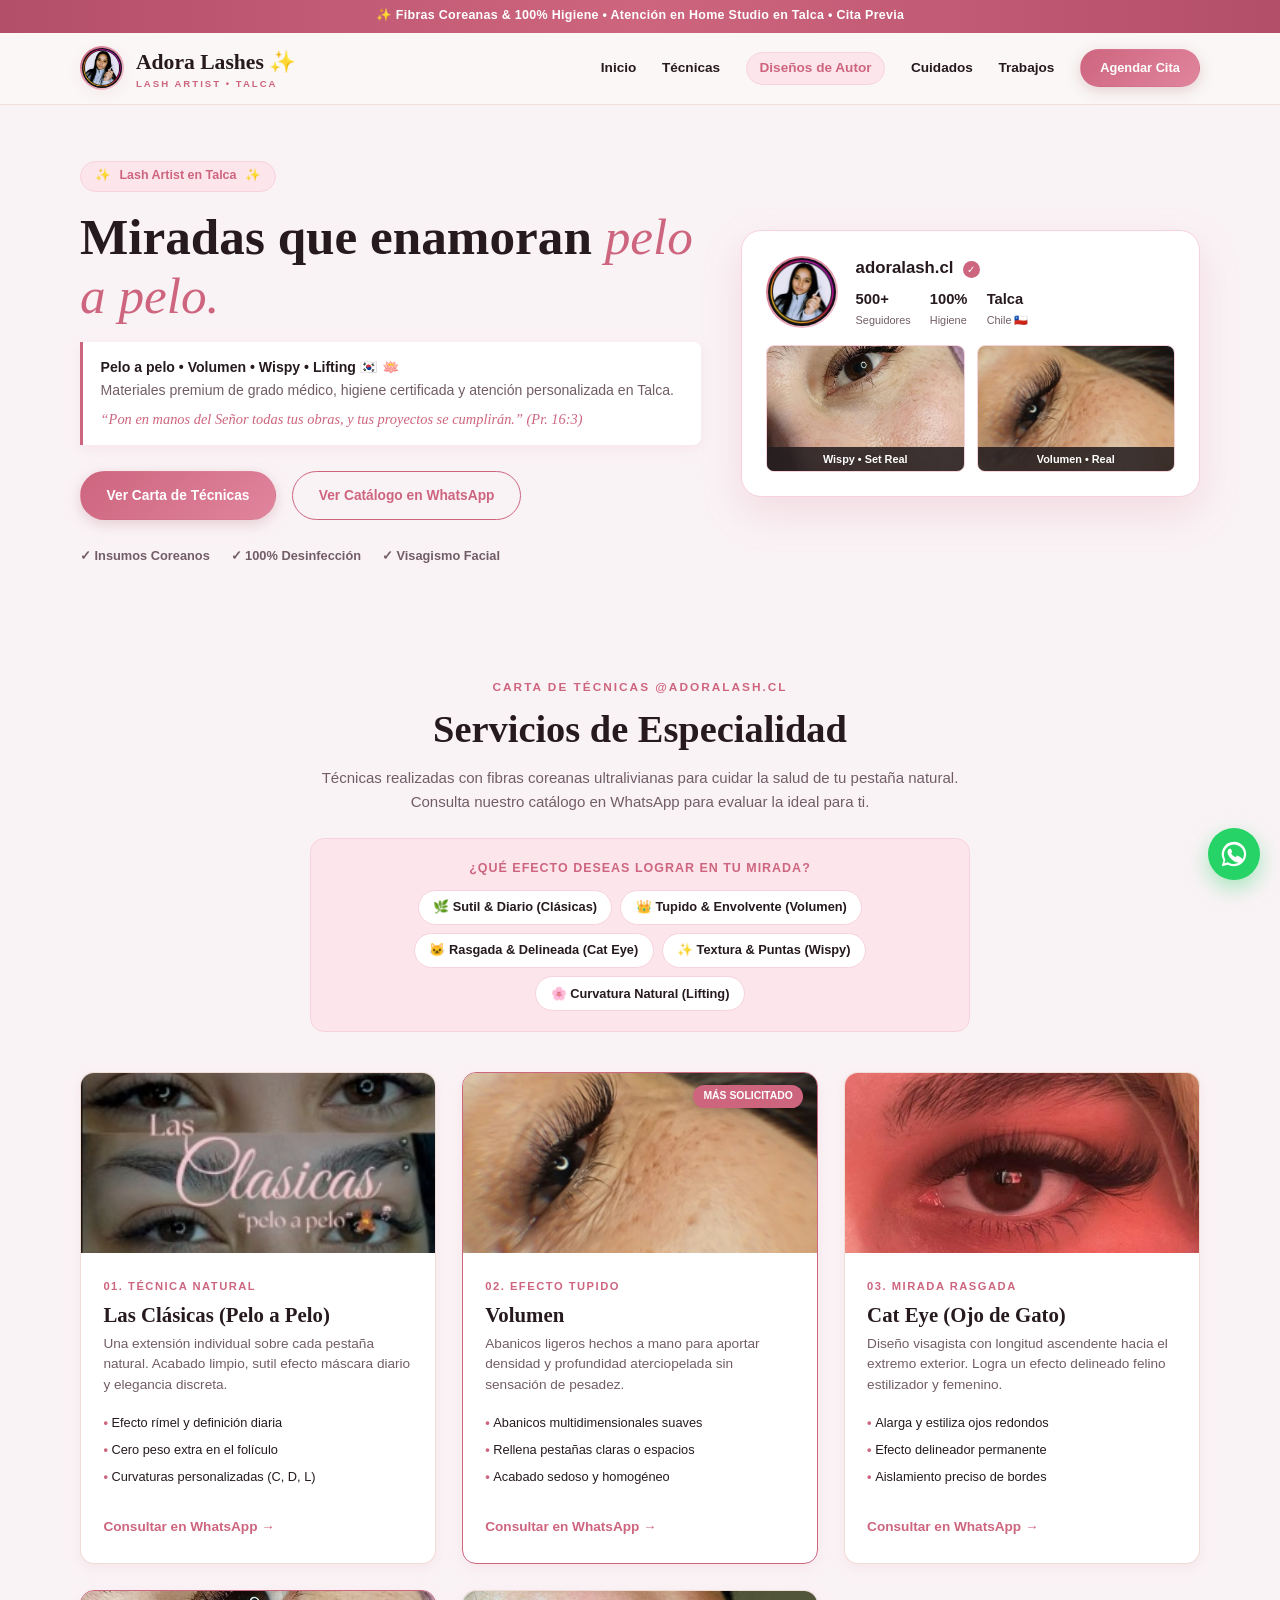
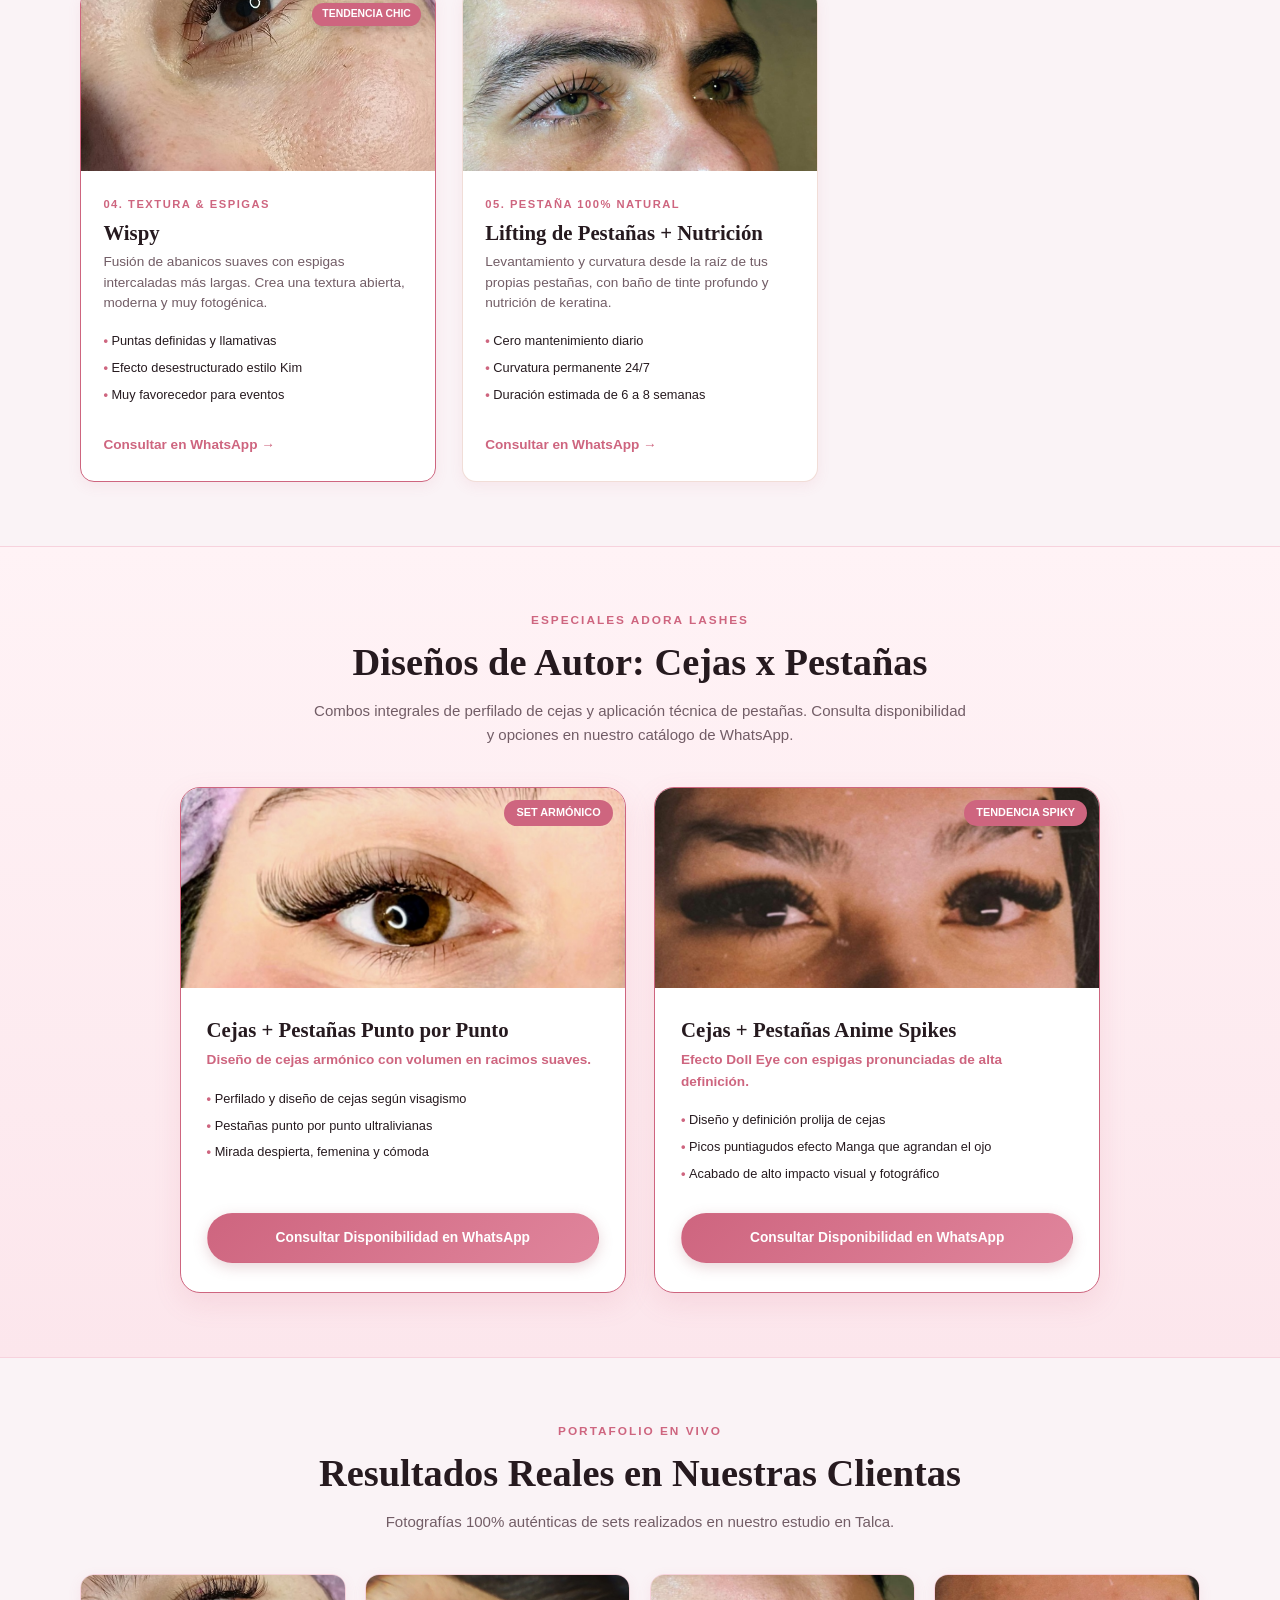
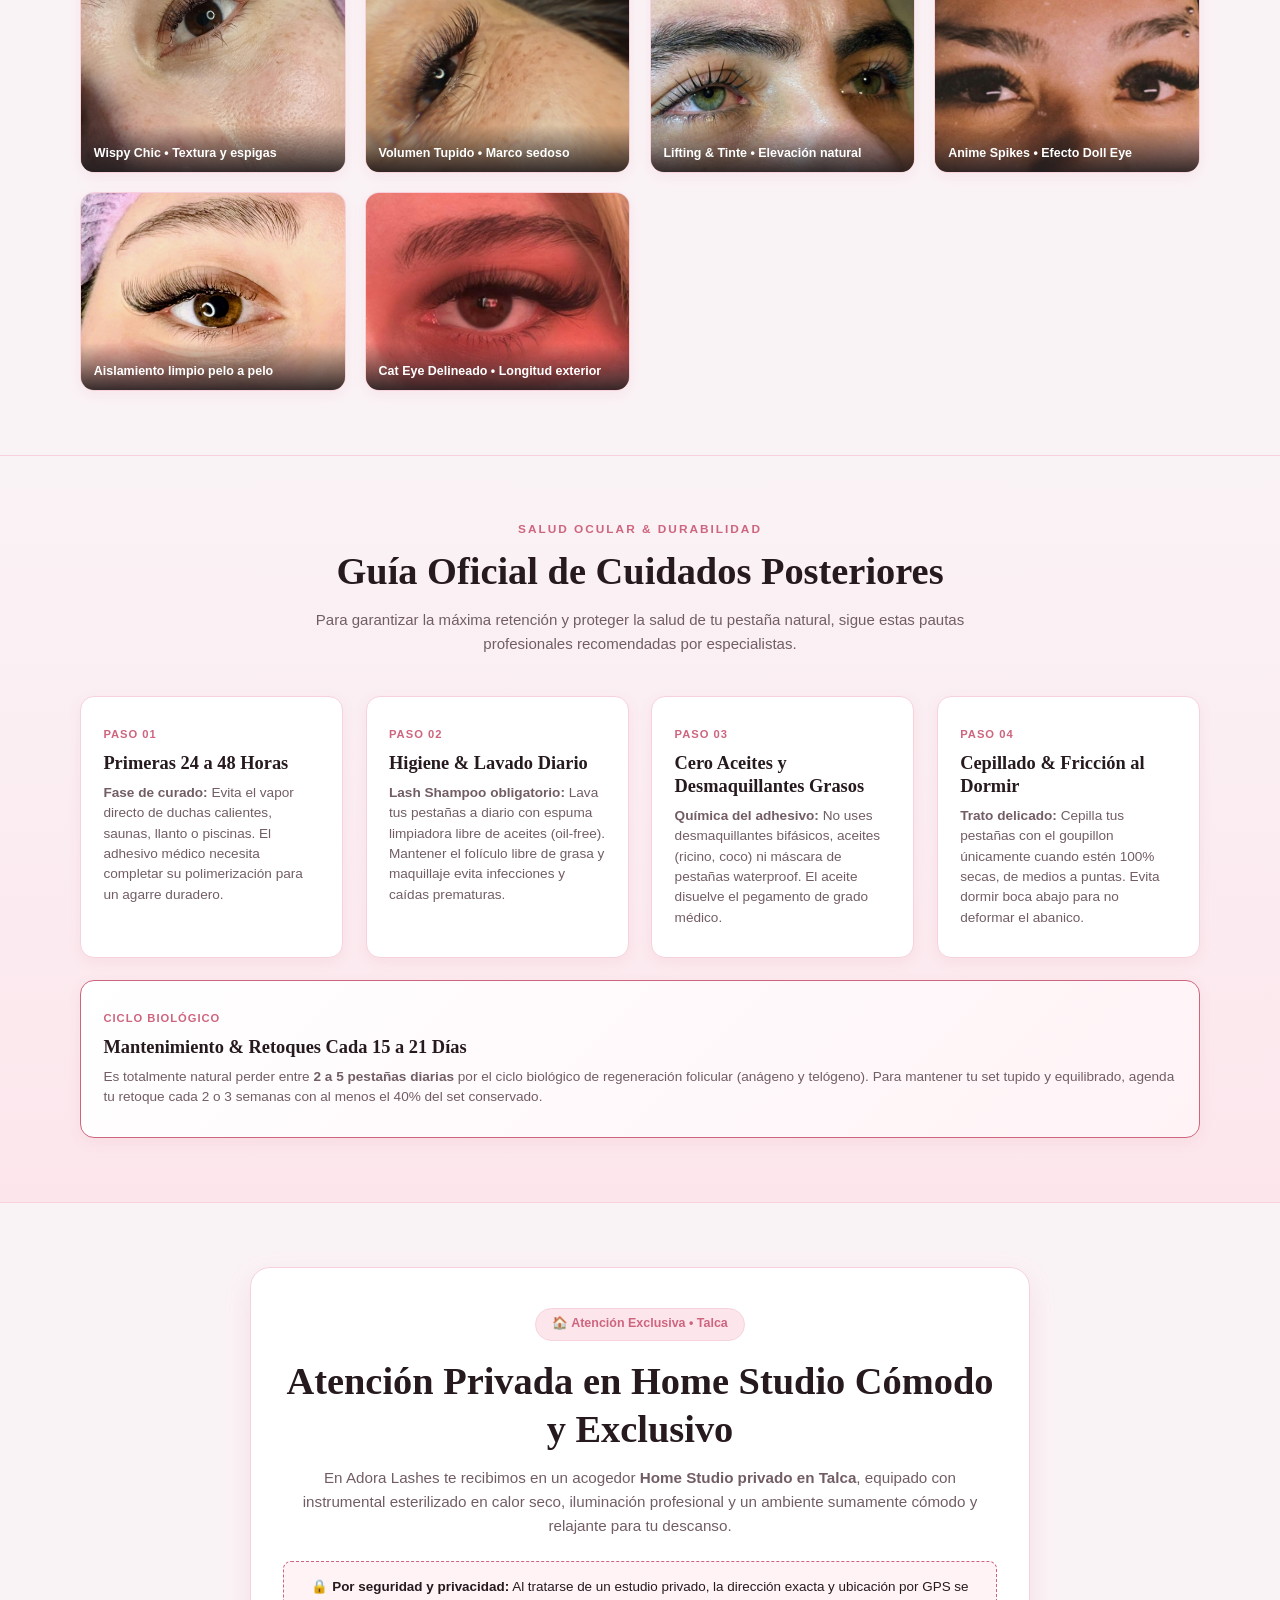
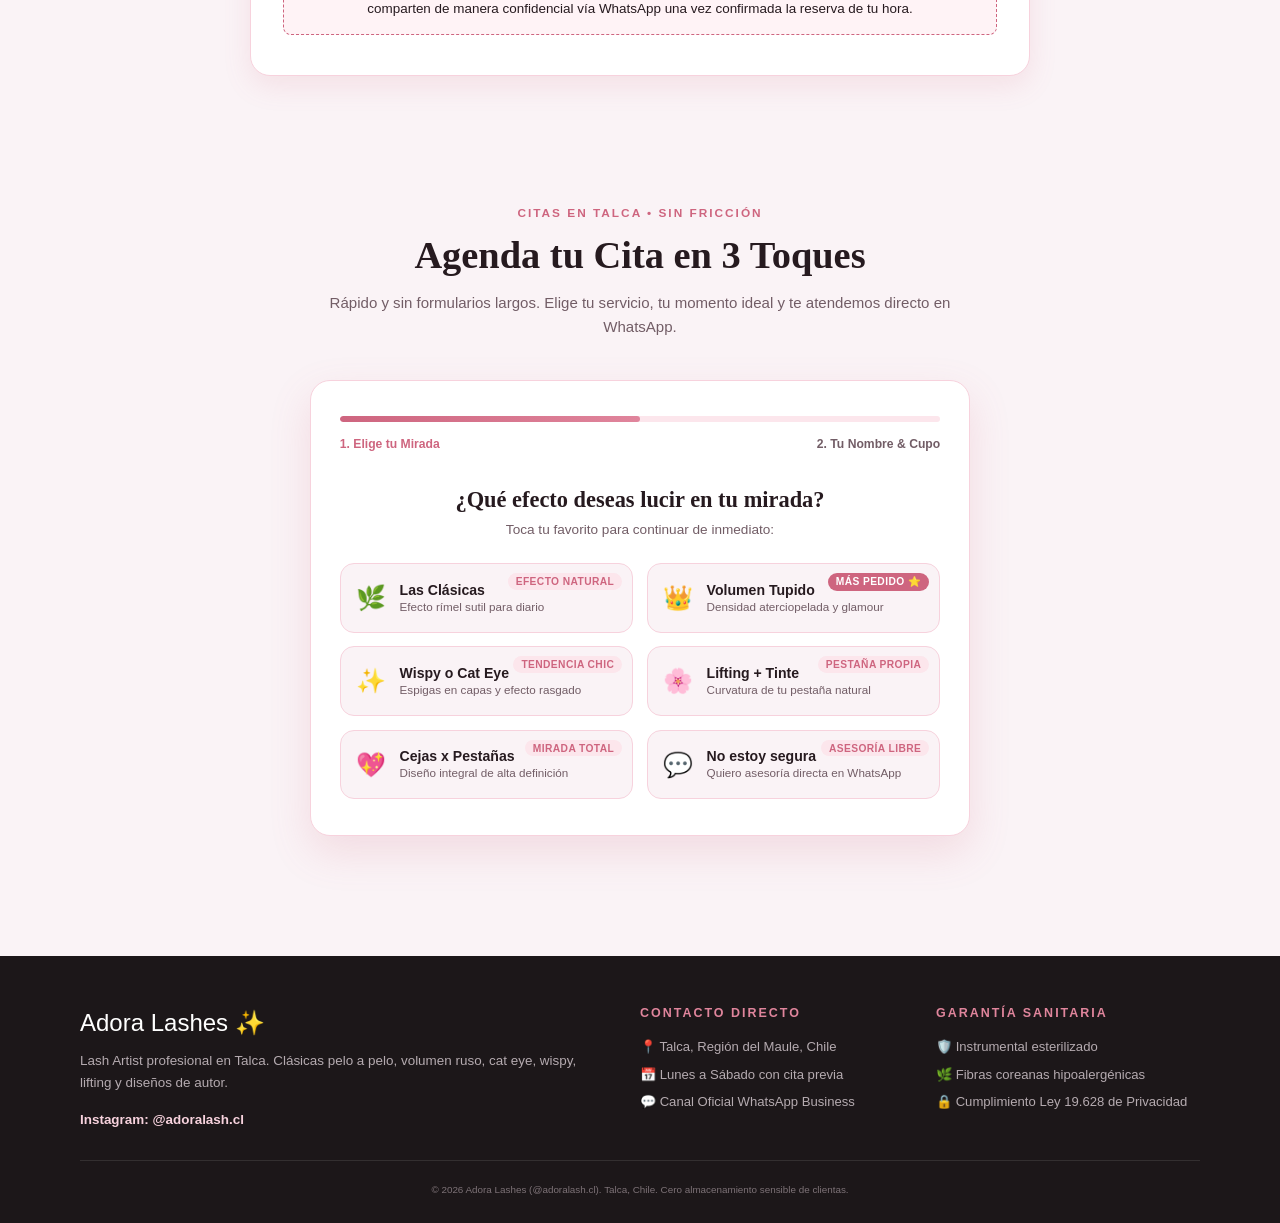
==== index.html @ 8f768713 "feat: Agendamiento moderno 2-pasos sin lapsus rigidos (coordinacion directa por WhatsApp)" ====
<!DOCTYPE html>
<html lang="es">
<head>
  <meta charset="UTF-8">
  <meta name="viewport" content="width=device-width, initial-scale=1.0">
  <meta http-equiv="X-UA-Compatible" content="ie=edge">
  
  <title>Adora Lashes | Pestañas y Cejas en Talca • @adoralash.cl</title>
  <meta name="description" content="Lash Artist en Talca. Clásicas pelo a pelo, Volumen, Cat Eye, Wispy, Lifting y Diseños de Autor. Catálogo oficial y citas vía WhatsApp.">
  <meta name="robots" content="index, follow">
  
  <!-- Directivas de Seguridad y Privacidad -->
  <meta name="referrer" content="strict-origin-when-cross-origin">
  <meta http-equiv="Content-Security-Policy" content="default-src 'self'; font-src 'self' https://fonts.gstatic.com; style-src 'self' 'unsafe-inline' https://fonts.googleapis.com; script-src 'self' 'unsafe-inline'; img-src 'self' https: data:;">

  <!-- Tipografía Editorial Chic de Alta Gama -->
  <link rel="preconnect" href="https://fonts.googleapis.com">
  <link rel="preconnect" href="https://fonts.gstatic.com" crossorigin>
  <link href="https://fonts.googleapis.com/css2?family=Playfair+Display:ital,wght@0,500;0,600;0,700;1,400&family=Plus+Jakarta+Sans:wght@300;400;500;600;700&display=swap" rel="stylesheet">
  
  <link rel="stylesheet" href="style.css">
  <link rel="icon" href="data:image/svg+xml,<svg xmlns=%22http://www.w3.org/2000/svg%22 viewBox=%220 0 100 100%22><text y=%22.9em%22 font-size=%2290%22>✨</text></svg>">

  <!-- Marcado Estructurado Schema.org (SEO Local Talca, Chile) -->
  <script type="application/ld+json">
  {
    "@context": "https://schema.org",
    "@type": "BeautySalon",
    "name": "Adora Lashes Talca",
    "image": "https://adoralash.netlify.app/images/avatar.jpg",
    "description": "Lash Artist profesional en Talca. Extensiones pelo a pelo, volumen ruso, cat eye, wispy y lifting.",
    "url": "https://adoralash.netlify.app",
    "address": {
      "@type": "PostalAddress",
      "addressLocality": "Talca",
      "addressRegion": "Maule",
      "addressCountry": "CL"
    },
    "openingHoursSpecification": [
      {
        "@type": "OpeningHoursSpecification",
        "dayOfWeek": ["Monday", "Tuesday", "Wednesday", "Thursday", "Friday", "Saturday"],
        "opens": "10:00",
        "closes": "20:30"
      }
    ],
    "sameAs": [
      "https://www.instagram.com/adoralash.cl/"
    ]
  }
  </script>
</head>
<body>

  <!-- Barra Superior Chic & Formal -->
  <aside class="top-announcement" aria-label="Aviso del estudio">
    <span>✨ Fibras Coreanas & 100% Higiene • Catálogo y Disponibilidad en WhatsApp Business</span>
  </aside>

  <!-- Navegación Principal -->
  <header class="site-header">
    <div class="container nav-wrapper">
      <a href="#" class="brand-logo" aria-label="Adora Lashes Inicio">
        <div class="brand-avatar-mini">
          <img src="images/avatar.jpg" alt="Adora Lashes Talca" width="44" height="44">
        </div>
        <div class="brand-titles">
          <span class="brand-name">Adora Lashes <span class="sparkle">✨</span></span>
          <span class="brand-sub">LASH ARTIST • TALCA</span>
        </div>
      </a>

      <nav class="nav-menu" id="navMenu" aria-label="Menú principal">
        <a href="#inicio">Inicio</a>
        <a href="#servicios">Técnicas</a>
        <a href="#especiales" class="nav-special">Diseños de Autor</a>
        <a href="#cuidados">Cuidados</a>
        <a href="#galeria">Trabajos</a>
        <a href="#agendar" class="btn btn-primary btn-sm">Agendar Cita</a>
      </nav>

      <button class="mobile-menu-btn" id="mobileMenuBtn" aria-label="Abrir menú" aria-expanded="false">
        <span></span><span></span>
      </button>
    </div>
  </header>

  <main>
    <!-- Hero Principal -->
    <section class="hero" id="inicio">
      <div class="container hero-grid">
        <div class="hero-left">
          <div class="profile-pill">
            <span>✨</span> Lash Artist en Talca <span>✨</span>
          </div>
          <h1 class="hero-title">
            Miradas que enamoran <span class="italic-serif">pelo a pelo.</span>
          </h1>

          <div class="bio-highlight-box">
            <p><strong>Pelo a pelo • Volumen • Wispy • Lifting 🇰🇷 🪷</strong></p>
            <p>Materiales premium de grado médico, higiene certificada y atención personalizada en Talca.</p>
            <p class="faith-quote">
              <em>“Pon en manos del Señor todas tus obras, y tus proyectos se cumplirán.” (Pr. 16:3)</em>
            </p>
          </div>

          <div class="hero-actions">
            <a href="#servicios" class="btn btn-primary">Ver Carta de Técnicas</a>
            <a href="#" class="btn btn-outline wa-btn" data-wa-action="catalog">
              Ver Catálogo en WhatsApp
            </a>
          </div>

          <div class="hero-perks">
            <span>✓ Insumos Coreanos</span>
            <span>✓ 100% Desinfección</span>
            <span>✓ Visagismo Facial</span>
          </div>
        </div>

        <!-- Tarjeta Perfil Feed con Fotos Reales -->
        <div class="hero-right">
          <div class="instagram-card-mockup">
            <div class="insta-header">
              <div class="insta-avatar-large">
                <img src="images/avatar.jpg" alt="@adoralash.cl" width="76" height="76">
              </div>
              <div class="insta-info">
                <div class="insta-user-row">
                  <span class="insta-user">adoralash.cl</span>
                  <span class="verified-badge">✓</span>
                </div>
                <div class="insta-stats">
                  <div class="stat-box"><span class="stat-num">500+</span><span class="stat-lbl">Seguidores</span></div>
                  <div class="stat-box"><span class="stat-num">100%</span><span class="stat-lbl">Higiene</span></div>
                  <div class="stat-box"><span class="stat-num">Talca</span><span class="stat-lbl">Chile 🇨🇱</span></div>
                </div>
              </div>
            </div>

            <div class="real-works-preview">
              <div class="work-thumb">
                <img src="images/trabajo_wispy.jpg" alt="Wispy Set Real" loading="lazy">
                <span class="work-label">Wispy • Set Real</span>
              </div>
              <div class="work-thumb">
                <img src="images/trabajo_volumen.jpg" alt="Volumen Tupido Real" loading="lazy">
                <span class="work-label">Volumen • Real</span>
              </div>
            </div>
          </div>
        </div>
      </div>
    </section>

    <!-- Asistente de Estilos & Carta de Técnicas -->
    <section id="servicios" class="section">
      <div class="container">
        <div class="section-head text-center">
          <span class="section-kicker">Carta de Técnicas @adoralash.cl</span>
          <h2>Servicios de Especialidad</h2>
          <p class="section-desc">
            Técnicas realizadas con fibras coreanas ultralivianas para cuidar la salud de tu pestaña natural. Consulta nuestro catálogo en WhatsApp para evaluar la ideal para ti.
          </p>

          <!-- Asistente Interactivo de Mirada -->
          <div class="style-advisor">
            <span class="advisor-title">¿Qué efecto deseas lograr en tu mirada?</span>
            <div class="advisor-options">
              <button type="button" class="advisor-btn" data-target-service="Las Clásicas (Pelo a Pelo)">
                🌿 Sutil & Diario (Clásicas)
              </button>
              <button type="button" class="advisor-btn" data-target-service="Volumen">
                👑 Tupido & Envolvente (Volumen)
              </button>
              <button type="button" class="advisor-btn" data-target-service="Cat Eye (Ojo de Gato)">
                🐱 Rasgada & Delineada (Cat Eye)
              </button>
              <button type="button" class="advisor-btn" data-target-service="Wispy">
                ✨ Textura & Puntas (Wispy)
              </button>
              <button type="button" class="advisor-btn" data-target-service="Lifting de Pestañas">
                🌸 Curvatura Natural (Lifting)
              </button>
            </div>
          </div>
        </div>

        <div class="services-grid">
          <!-- 1. Clásicas -->
          <article class="service-card" data-card-id="Las Clásicas (Pelo a Pelo)">
            <div class="card-img-header">
              <img src="images/post_clasicas.jpg" alt="Las Clásicas Pelo a Pelo" loading="lazy">
            </div>
            <div class="card-body">
              <div class="service-number">01. Técnica Natural</div>
              <h3>Las Clásicas (Pelo a Pelo)</h3>
              <p>Una extensión individual sobre cada pestaña natural. Acabado limpio, sutil efecto máscara diario y elegancia discreta.</p>
              <ul class="card-features">
                <li>Efecto rímel y definición diaria</li>
                <li>Cero peso extra en el folículo</li>
                <li>Curvaturas personalizadas (C, D, L)</li>
              </ul>
              <a href="#" class="card-link wa-btn" data-wa-action="service" data-service="Las Clásicas (Pelo a Pelo)">
                Consultar en WhatsApp →
              </a>
            </div>
          </article>

          <!-- 2. Volumen -->
          <article class="service-card featured" data-card-id="Volumen">
            <span class="card-badge popular">Más Solicitado</span>
            <div class="card-img-header">
              <img src="images/trabajo_volumen.jpg" alt="Volumen Tupido Real" loading="lazy">
            </div>
            <div class="card-body">
              <div class="service-number">02. Efecto Tupido</div>
              <h3>Volumen</h3>
              <p>Abanicos ligeros hechos a mano para aportar densidad y profundidad aterciopelada sin sensación de pesadez.</p>
              <ul class="card-features">
                <li>Abanicos multidimensionales suaves</li>
                <li>Rellena pestañas claras o espacios</li>
                <li>Acabado sedoso y homogéneo</li>
              </ul>
              <a href="#" class="card-link wa-btn" data-wa-action="service" data-service="Volumen">
                Consultar en WhatsApp →
              </a>
            </div>
          </article>

          <!-- 3. Cat Eye -->
          <article class="service-card" data-card-id="Cat Eye (Ojo de Gato)">
            <div class="card-img-header">
              <img src="images/trabajo_real2.jpg" alt="Cat Eye Ojo de Gato" loading="lazy">
            </div>
            <div class="card-body">
              <div class="service-number">03. Mirada Rasgada</div>
              <h3>Cat Eye (Ojo de Gato)</h3>
              <p>Diseño visagista con longitud ascendente hacia el extremo exterior. Logra un efecto delineado felino estilizador y femenino.</p>
              <ul class="card-features">
                <li>Alarga y estiliza ojos redondos</li>
                <li>Efecto delineador permanente</li>
                <li>Aislamiento preciso de bordes</li>
              </ul>
              <a href="#" class="card-link wa-btn" data-wa-action="service" data-service="Cat Eye (Ojo de Gato)">
                Consultar en WhatsApp →
              </a>
            </div>
          </article>

          <!-- 4. Wispy -->
          <article class="service-card featured" data-card-id="Wispy">
            <span class="card-badge popular">Tendencia Chic</span>
            <div class="card-img-header">
              <img src="images/trabajo_wispy.jpg" alt="Wispy Real Adora Lashes" loading="lazy">
            </div>
            <div class="card-body">
              <div class="service-number">04. Textura & Espigas</div>
              <h3>Wispy</h3>
              <p>Fusión de abanicos suaves con espigas intercaladas más largas. Crea una textura abierta, moderna y muy fotogénica.</p>
              <ul class="card-features">
                <li>Puntas definidas y llamativas</li>
                <li>Efecto desestructurado estilo Kim</li>
                <li>Muy favorecedor para eventos</li>
              </ul>
              <a href="#" class="card-link wa-btn" data-wa-action="service" data-service="Wispy">
                Consultar en WhatsApp →
              </a>
            </div>
          </article>

          <!-- 5. Lifting -->
          <article class="service-card" data-card-id="Lifting de Pestañas">
            <div class="card-img-header">
              <img src="images/trabajo_lifting.jpg" alt="Lifting de Pestañas Real" loading="lazy">
            </div>
            <div class="card-body">
              <div class="service-number">05. Pestaña 100% Natural</div>
              <h3>Lifting de Pestañas + Nutrición</h3>
              <p>Levantamiento y curvatura desde la raíz de tus propias pestañas, con baño de tinte profundo y nutrición de keratina.</p>
              <ul class="card-features">
                <li>Cero mantenimiento diario</li>
                <li>Curvatura permanente 24/7</li>
                <li>Duración estimada de 6 a 8 semanas</li>
              </ul>
              <a href="#" class="card-link wa-btn" data-wa-action="service" data-service="Lifting de Pestañas">
                Consultar en WhatsApp →
              </a>
            </div>
          </article>
        </div>
      </div>
    </section>

    <!-- Sección de Diseños Especiales / Combos de Autor (Sin precios - Enfoque Catálogo) -->
    <section id="especiales" class="section specials-section">
      <div class="container">
        <div class="section-head text-center">
          <span class="section-kicker">Especiales Adora Lashes</span>
          <h2>Diseños de Autor: Cejas x Pestañas</h2>
          <p class="section-desc">
            Combos integrales de perfilado de cejas y aplicación técnica de pestañas. Consulta disponibilidad y opciones en nuestro catálogo de WhatsApp.
          </p>
        </div>

        <div class="specials-grid">
          <!-- Especial 1 -->
          <article class="special-card">
            <span class="special-badge">Set Armónico</span>
            <div class="special-img-wrap">
              <img src="images/trabajo_real1.jpg" alt="Cejas + Pestañas Punto por Punto" loading="lazy">
            </div>
            <div class="special-content">
              <h3>Cejas + Pestañas Punto por Punto</h3>
              <p class="special-sub">Diseño de cejas armónico con volumen en racimos suaves.</p>
              <ul class="card-features">
                <li>Perfilado y diseño de cejas según visagismo</li>
                <li>Pestañas punto por punto ultralivianas</li>
                <li>Mirada despierta, femenina y cómoda</li>
              </ul>
              <a href="#" class="btn btn-primary btn-block wa-btn" data-wa-action="service" data-service="Combo: Cejas + Pestañas Punto por Punto">
                Consultar Disponibilidad en WhatsApp
              </a>
            </div>
          </article>

          <!-- Especial 2 -->
          <article class="special-card">
            <span class="special-badge">Tendencia Spiky</span>
            <div class="special-img-wrap">
              <img src="images/trabajo_buchona.jpg" alt="Cejas + Pestañas Spikes Manga" loading="lazy">
            </div>
            <div class="special-content">
              <h3>Cejas + Pestañas Anime Spikes</h3>
              <p class="special-sub">Efecto Doll Eye con espigas pronunciadas de alta definición.</p>
              <ul class="card-features">
                <li>Diseño y definición prolija de cejas</li>
                <li>Picos puntiagudos efecto Manga que agrandan el ojo</li>
                <li>Acabado de alto impacto visual y fotográfico</li>
              </ul>
              <a href="#" class="btn btn-primary btn-block wa-btn" data-wa-action="service" data-service="Combo: Cejas + Pestañas Anime Spikes">
                Consultar Disponibilidad en WhatsApp
              </a>
            </div>
          </article>
        </div>
      </div>
    </section>

    <!-- Galería de Trabajos Reales -->
    <section id="galeria" class="section">
      <div class="container">
        <div class="section-head text-center">
          <span class="section-kicker">Portafolio en Vivo</span>
          <h2>Resultados Reales en Nuestras Clientas</h2>
          <p class="section-desc">Fotografías 100% auténticas de sets realizados en nuestro estudio en Talca.</p>
        </div>

        <div class="gallery-grid">
          <div class="gallery-item">
            <img src="images/trabajo_wispy.jpg" alt="Set Wispy Real" loading="lazy">
            <div class="gallery-caption">Wispy Chic • Textura y espigas</div>
          </div>
          <div class="gallery-item">
            <img src="images/trabajo_volumen.jpg" alt="Set Volumen Real" loading="lazy">
            <div class="gallery-caption">Volumen Tupido • Marco sedoso</div>
          </div>
          <div class="gallery-item">
            <img src="images/trabajo_lifting.jpg" alt="Lifting y Tinte" loading="lazy">
            <div class="gallery-caption">Lifting & Tinte • Elevación natural</div>
          </div>
          <div class="gallery-item">
            <img src="images/trabajo_buchona.jpg" alt="Set Anime Spikes" loading="lazy">
            <div class="gallery-caption">Anime Spikes • Efecto Doll Eye</div>
          </div>
          <div class="gallery-item">
            <img src="images/trabajo_real1.jpg" alt="Aislamiento profesional" loading="lazy">
            <div class="gallery-caption">Aislamiento limpio pelo a pelo</div>
          </div>
          <div class="gallery-item">
            <img src="images/trabajo_real2.jpg" alt="Cat Eye rasgado" loading="lazy">
            <div class="gallery-caption">Cat Eye Delineado • Longitud exterior</div>
          </div>
        </div>
      </div>
    </section>

    <!-- Guía de Cuidados Fidedigna (Aftercare Profesional) -->
    <section id="cuidados" class="section care-section">
      <div class="container">
        <div class="section-head text-center">
          <span class="section-kicker">Salud Ocular & Durabilidad</span>
          <h2>Guía Oficial de Cuidados Posteriores</h2>
          <p class="section-desc">
            Para garantizar la máxima retención y proteger la salud de tu pestaña natural, sigue estas pautas profesionales recomendadas por especialistas.
          </p>
        </div>

        <div class="care-grid">
          <article class="care-card">
            <span class="care-step">Paso 01</span>
            <h4>Primeras 24 a 48 Horas</h4>
            <p><strong>Fase de curado:</strong> Evita el vapor directo de duchas calientes, saunas, llanto o piscinas. El adhesivo médico necesita completar su polimerización para un agarre duradero.</p>
          </article>

          <article class="care-card">
            <span class="care-step">Paso 02</span>
            <h4>Higiene & Lavado Diario</h4>
            <p><strong>Lash Shampoo obligatorio:</strong> Lava tus pestañas a diario con espuma limpiadora libre de aceites (oil-free). Mantener el folículo libre de grasa y maquillaje evita infecciones y caídas prematuras.</p>
          </article>

          <article class="care-card">
            <span class="care-step">Paso 03</span>
            <h4>Cero Aceites y Desmaquillantes Grasos</h4>
            <p><strong>Química del adhesivo:</strong> No uses desmaquillantes bifásicos, aceites (ricino, coco) ni máscara de pestañas waterproof. El aceite disuelve el pegamento de grado médico.</p>
          </article>

          <article class="care-card">
            <span class="care-step">Paso 04</span>
            <h4>Cepillado & Fricción al Dormir</h4>
            <p><strong>Trato delicado:</strong> Cepilla tus pestañas con el goupillon únicamente cuando estén 100% secas, de medios a puntas. Evita dormir boca abajo para no deformar el abanico.</p>
          </article>

          <article class="care-card care-full">
            <span class="care-step">Ciclo Biológico</span>
            <h4>Mantenimiento & Retoques Cada 15 a 21 Días</h4>
            <p>Es totalmente natural perder entre <strong>2 a 5 pestañas diarias</strong> por el ciclo biológico de regeneración folicular (anágeno y telógeno). Para mantener tu set tupido y equilibrado, agenda tu retoque cada 2 o 3 semanas con al menos el 40% del set conservado.</p>
          </article>
        </div>
      </div>
    </section>

    <!-- Ubicación Segura en Home Studio (Talca) -->
    <section id="ubicacion" class="section studio-location-section">
      <div class="container">
        <div class="studio-box">
          <div class="studio-badge">🏠 Atención Exclusiva • Talca</div>
          <h2>Atención Privada en Home Studio Cómodo y Exclusivo</h2>
          <p>
            En Adora Lashes te recibimos en un acogedor <strong>Home Studio privado en Talca</strong>, equipado con instrumental esterilizado en calor seco, iluminación profesional y un ambiente sumamente cómodo y relajante para tu descanso.
          </p>
          <div class="studio-privacy-notice">
            🔒 <strong>Por seguridad y privacidad:</strong> Al tratarse de un estudio privado, la dirección exacta y ubicación por GPS se comparten de manera confidencial vía WhatsApp una vez confirmada la reserva de tu hora.
          </div>
        </div>
      </div>
    </section>

    <!-- Agendamiento Psicológicamente Fácil (Estilo Bupa / 3 Pasos Visuales) -->
    <section id="agendar" class="section booking-section">
      <div class="container contact-container">
        <div class="section-head text-center">
          <span class="section-kicker">Citas en Talca • Sin Fricción</span>
          <h2>Agenda tu Cita en 3 Toques</h2>
          <p class="section-desc">
            Rápido y sin formularios largos. Elige tu servicio, tu momento ideal y te atendemos directo en WhatsApp.
          </p>
        </div>

        <div class="bupa-card" id="bookingStepper">
          <!-- Barra de Progreso Visual Minimalista -->
          <div class="stepper-header">
            <div class="stepper-progress-track">
              <div class="stepper-progress-fill" id="progressFill" style="width: 50%;"></div>
            </div>
            <div class="stepper-steps-indicator">
              <span class="step-num-pill active" id="pillStep1">1. Elige tu Mirada</span>
              <span class="step-num-pill" id="pillStep2">2. Tu Nombre & Cupo</span>
            </div>
          </div>

          <!-- Trampa Antispam Oculta (Honeypot) -->
          <div class="hp-trap" aria-hidden="true" style="display:none;">
            <input type="text" id="websiteTrap" name="website_trap" tabindex="-1" autocomplete="off">
          </div>

          <!-- PASO 1: Selección de Efecto en 1 Clic -->
          <div class="bupa-step-pane" id="paneStep1">
            <h3 class="bupa-question">¿Qué efecto deseas lucir en tu mirada?</h3>
            <p class="bupa-sub">Toca tu favorito para continuar de inmediato:</p>
            
            <div class="bupa-choices-grid">
              <button type="button" class="bupa-choice-btn" data-service="Las Clásicas (Pelo a Pelo)">
                <span class="bupa-choice-badge">Efecto Natural</span>
                <span class="bupa-choice-icon">🌿</span>
                <span class="bupa-choice-info">
                  <strong>Las Clásicas</strong>
                  <small>Efecto rímel sutil para diario</small>
                </span>
              </button>

              <button type="button" class="bupa-choice-btn featured-choice" data-service="Volumen Tupido">
                <span class="bupa-choice-badge">Más Pedido ⭐</span>
                <span class="bupa-choice-icon">👑</span>
                <span class="bupa-choice-info">
                  <strong>Volumen Tupido</strong>
                  <small>Densidad aterciopelada y glamour</small>
                </span>
              </button>

              <button type="button" class="bupa-choice-btn" data-service="Wispy / Cat Eye">
                <span class="bupa-choice-badge">Tendencia Chic</span>
                <span class="bupa-choice-icon">✨</span>
                <span class="bupa-choice-info">
                  <strong>Wispy o Cat Eye</strong>
                  <small>Espigas en capas y efecto rasgado</small>
                </span>
              </button>

              <button type="button" class="bupa-choice-btn" data-service="Lifting de Pestañas + Nutrición">
                <span class="bupa-choice-badge">Pestaña Propia</span>
                <span class="bupa-choice-icon">🌸</span>
                <span class="bupa-choice-info">
                  <strong>Lifting + Tinte</strong>
                  <small>Curvatura de tu pestaña natural</small>
                </span>
              </button>

              <button type="button" class="bupa-choice-btn" data-service="Combo: Cejas x Pestañas Punto por Punto">
                <span class="bupa-choice-badge">Mirada Total</span>
                <span class="bupa-choice-icon">💖</span>
                <span class="bupa-choice-info">
                  <strong>Cejas x Pestañas</strong>
                  <small>Diseño integral de alta definición</small>
                </span>
              </button>

              <button type="button" class="bupa-choice-btn" data-service="Asesoría Personalizada / Ver Catálogo">
                <span class="bupa-choice-badge">Asesoría Libre</span>
                <span class="bupa-choice-icon">💬</span>
                <span class="bupa-choice-info">
                  <strong>No estoy segura</strong>
                  <small>Quiero asesoría directa en WhatsApp</small>
                </span>
              </button>
            </div>
          </div>

          <!-- PASO 2: Tu Nombre y Confirmación Directa a WhatsApp -->
          <div class="bupa-step-pane" id="paneStep2" style="display:none;">
            <h3 class="bupa-question">¡Casi listo! ¿Cómo te llamas?</h3>
            <p class="bupa-sub">Solo tu nombre para atenderte de forma personalizada:</p>

            <div class="bupa-input-wrap">
              <input type="text" id="clientName" placeholder="Escribe tu nombre (Ej. Camila)" maxlength="40" class="bupa-name-input" autocomplete="name">
            </div>

            <div class="bupa-summary-card">
              <div class="summary-item">
                <span class="sum-lbl">Servicio elegido:</span>
                <strong id="summaryServiceText">Las Clásicas</strong>
              </div>
              <div class="summary-item">
                <span class="sum-lbl">Modalidad:</span>
                <strong>Home Studio Privado en Talca</strong>
              </div>
            </div>

            <div class="bupa-trust-note">
              <span>💬</span>
              <p><strong>Coordinación directa por WhatsApp:</strong> La dueña te confirmará los días y horarios libres de esta semana de forma inmediata, sin lapsos rígidos ni confusiones.</p>
            </div>

            <div class="privacy-tiny-row">
              <label class="privacy-check" style="font-size:0.75rem;">
                <input type="checkbox" id="privacyConsent" checked required>
                <span>Acepto coordinar mi cita por canal privado cifrado (Ley N° 19.628 de Protección de Datos).</span>
              </label>
            </div>

            <div class="bupa-nav-actions">
              <button type="button" class="btn btn-outline" id="bupaBackTo1">← Cambiar servicio</button>
              <button type="button" class="btn btn-primary btn-block-cta" id="bupaSubmitBooking">
                Consultar Cupos en WhatsApp ✨
              </button>
            </div>
            
            <div class="form-feedback" id="formFeedback" role="alert" aria-live="polite"></div>
          </div>
        </div>
      </div>
    </section>
      </div>
    </section>
  </main>

  <!-- Botón Flotante de WhatsApp Seguro -->
  <a href="#" class="whatsapp-float wa-btn" data-wa-action="general" aria-label="WhatsApp Oficial Adora Lashes">
    <svg viewBox="0 0 32 32" width="28" height="28" fill="currentColor" aria-hidden="true">
      <path d="M16 2a14 14 0 0 0-12 21.2L2 30l7-1.8A14 14 0 1 0 16 2zm0 25.5c-2.3 0-4.5-.6-6.4-1.8l-.5-.3-4.1 1.1 1.1-4-.3-.5A11.5 11.5 0 1 1 27.5 16 11.5 11.5 0 0 1 16 27.5zm6.3-8.6c-.3-.2-2-.9-2.3-1s-.6-.2-.8.2-.9 1.1-1.1 1.3-.4.3-.7.1a9.2 9.2 0 0 1-2.7-1.7 10.2 10.2 0 0 1-1.9-2.3c-.2-.3 0-.5.2-.7s.3-.4.5-.6c.2-.2.2-.3.3-.5.1-.2 0-.4 0-.5s-.8-2-1.1-2.7c-.3-.7-.6-.6-.8-.6h-.7c-.2 0-.7.1-1.1.5s-1.5 1.5-1.5 3.6 1.5 4.2 1.7 4.5 3 4.6 7.3 6.4c1 .4 1.8.7 2.4.9 1 .3 2 .3 2.7.2.9-.1 2.7-1.1 3-2.2s.4-2 .3-2.2c-.2-.1-.5-.2-.9-.4z"/>
    </svg>
  </a>

  <!-- Pie de Página -->
  <footer class="site-footer">
    <div class="container footer-grid">
      <div class="footer-brand">
        <span class="brand-title">Adora Lashes ✨</span>
        <p>Lash Artist profesional en Talca. Clásicas pelo a pelo, volumen ruso, cat eye, wispy, lifting y diseños de autor.</p>
        <div class="footer-social">
          <a href="https://www.instagram.com/adoralash.cl/" target="_blank" rel="noopener noreferrer" aria-label="Instagram @adoralash.cl">
            Instagram: @adoralash.cl
          </a>
        </div>
      </div>

      <div class="footer-col">
        <h6>Contacto Directo</h6>
        <ul>
          <li>📍 Talca, Región del Maule, Chile</li>
          <li>📅 Lunes a Sábado con cita previa</li>
          <li>💬 Canal Oficial WhatsApp Business</li>
        </ul>
      </div>

      <div class="footer-col">
        <h6>Garantía Sanitaria</h6>
        <ul>
          <li>🛡️ Instrumental esterilizado</li>
          <li>🌿 Fibras coreanas hipoalergénicas</li>
          <li>🔒 Cumplimiento Ley 19.628 de Privacidad</li>
        </ul>
      </div>
    </div>

    <div class="footer-bottom text-center">
      <small>© 2026 Adora Lashes (@adoralash.cl). Talca, Chile. Cero almacenamiento sensible de clientas.</small>
    </div>
  </footer>

  <!-- Modal de Administración Secreto (Activado con 3 clics en el logo) -->
  <div id="secretAdminModal" class="secret-admin-modal" style="display:none;" aria-hidden="true">
    <div class="secret-admin-card">
      <button type="button" class="secret-close" id="secretAdminClose" aria-label="Cerrar">&times;</button>
      
      <!-- Paso 1: PIN de Seguridad -->
      <div id="secretPinStep">
        <h3>Acceso Exclusivo Dueña</h3>
        <p style="font-size:0.85rem; color:var(--muted); margin:0.5rem 0 1rem;">Ingresa tu PIN de seguridad:</p>
        <input type="password" id="secretPinInput" maxlength="20" placeholder="•••••••••" class="secret-input" autocomplete="off">
        <button type="button" id="secretPinBtn" class="btn btn-primary btn-block">Ingresar</button>
      </div>

      <!-- Paso 2: Panel Simplificado (Solo lo primordial) -->
      <div id="secretPanelStep" style="display:none;">
        <h3>Ajustes Rápidos ✨</h3>
        <p style="font-size:0.82rem; color:var(--muted); margin-bottom:1rem;">Modifica tu anuncio y WhatsApp sin tocar código.</p>
        
        <div class="secret-field">
          <label for="adminWaInput">Enlace / Número WhatsApp:</label>
          <input type="text" id="adminWaInput" class="secret-input" placeholder="https://wa.me/qr/...">
        </div>

        <div class="secret-field">
          <label for="adminBannerInput">Texto de la Barra Superior:</label>
          <input type="text" id="adminBannerInput" class="secret-input" maxlength="120" placeholder="Anuncio visible arriba">
          <div class="quick-status-btns">
            <button type="button" class="quick-btn" data-preset="✨ Fibras Coreanas & 100% Higiene • Agenda Abierta en Talca">🟢 Abierta</button>
            <button type="button" class="quick-btn" data-preset="✨ ¡Últimos cupos para esta semana en Talca! • Agenda tu cita">🟡 Últimos Cupos</button>
            <button type="button" class="quick-btn" data-preset="✨ Agenda completa por esta semana • Consulta fechas próximas">🔴 Agenda Llena</button>
          </div>
        </div>

        <button type="button" id="startVisualEditBtn" class="btn btn-primary btn-block" style="background:#2E7D32; border-color:#4CAF50; margin-bottom:1rem;">
          ✏️ Activar Modo Diseñador (Editar Textos en Pantalla)
        </button>

        <button type="button" id="secretSaveBtn" class="btn btn-primary btn-block">
          💾 Guardar y Aplicar en Vivo
        </button>
        <button type="button" id="secretDownloadBtn" class="btn btn-outline btn-block" style="margin-top:0.5rem; font-size:0.78rem;">
          📥 Descargar config.json para Netlify
        </button>
      </div>
    </div>
  </div>

  <!-- Barra Flotante de Modo Diseñador Visual -->
  <div id="designerToolbar" class="designer-bar" style="display:none;" aria-hidden="true">
    <span>✏️ Modo Diseñador (Haz clic en cualquier texto para editarlo)</span>
    <button type="button" id="toggleColorsBtn" class="designer-btn">🎨 Colores</button>
    <button type="button" id="saveVisualBtn" class="designer-btn btn-save">💾 Guardar Cambios</button>
    <button type="button" id="downloadHtmlBtn" class="designer-btn">📥 Descargar Web</button>
    <button type="button" id="exitVisualBtn" class="designer-btn btn-exit">🔒 Salir</button>
  </div>

  <!-- Popover Flotante de Paletas y Selector de Colores -->
  <div id="colorPopover" class="color-picker-popover" style="display:none;" aria-hidden="true">
    <h4>Paletas Trending Chic & Colores</h4>
    <div class="preset-grid">
      <button type="button" class="preset-theme-btn" data-rose="#CE657F" data-blush="#FCE6EC" data-bg="#FAF3F6">
        <span class="theme-dot" style="background:#CE657F;"></span> French Rosé
      </button>
      <button type="button" class="preset-theme-btn" data-rose="#C77D8D" data-blush="#F8DCE3" data-bg="#FFF6F8">
        <span class="theme-dot" style="background:#C77D8D;"></span> Ballet Silk
      </button>
      <button type="button" class="preset-theme-btn" data-rose="#B95878" data-blush="#F7D8E3" data-bg="#FAF5F8">
        <span class="theme-dot" style="background:#B95878;"></span> Velvet Berry
      </button>
      <button type="button" class="preset-theme-btn" data-rose="#C97368" data-blush="#FCE3DB" data-bg="#FDF8F6">
        <span class="theme-dot" style="background:#C97368;"></span> Rose Gold Glow
      </button>
      <button type="button" class="preset-theme-btn" data-rose="#B8727B" data-blush="#F3EAE4" data-bg="#FBF9F7">
        <span class="theme-dot" style="background:#B8727B;"></span> Dusty Rosé
      </button>
      <button type="button" class="preset-theme-btn" data-rose="#A86B73" data-blush="#EFE4DE" data-bg="#FAF7F5">
        <span class="theme-dot" style="background:#A86B73;"></span> Cashmere Nude
      </button>
    </div>
    
    <div class="custom-color-inputs">
      <div class="color-input-item">
        <label for="customRoseColor">Color Principal:</label>
        <input type="color" id="customRoseColor" value="#CE657F">
      </div>
      <div class="color-input-item">
        <label for="customBlushColor">Color Suave / Cards:</label>
        <input type="color" id="customBlushColor" value="#FCE6EC">
      </div>
      <button type="button" id="closeColorPopover" class="designer-btn" style="padding:0.3rem 0.6rem; font-size:0.7rem;">Cerrar</button>
    </div>
  </div>

  <script src="main.js"></script>
</body>
</html>
---- style.css ----
/* ADORA LASHES - ESTÉTICA ALTA GAMA (French Rosé Chic, Seda Macaron & Ébano Cassis) */
:root {
  --serif: 'Playfair Display', Georgia, serif;
  --sans: 'Plus Jakarta Sans', -apple-system, sans-serif;
  --bg-page: #FAF3F6;
  --bg-card: #FFFFFF;
  --blush-50: #FFF3F6;
  --blush-100: #FCE6EC;
  --blush-200: #F7D2DD;
  --rose: #CE657F;
  --rose-hover: #B44F69;
  --rose-light: #E0859C;
  --dark: #261A1F;
  --muted: #725D66;
  --radius-sm: 8px;
  --radius-md: 14px;
  --radius-lg: 20px;
  --pill: 50px;
  --shadow-sm: 0 4px 14px rgba(206, 101, 127, 0.09);
  --shadow-md: 0 10px 28px rgba(206, 101, 127, 0.13);
  --shadow-lg: 0 16px 40px rgba(206, 101, 127, 0.17);
  --tr: all 0.25s ease;
}
*, *::before, *::after { box-sizing: border-box; margin: 0; padding: 0; }
html { scroll-behavior: smooth; font-size: 16px; }
body { font-family: var(--sans); background-color: var(--bg-page); color: var(--dark); line-height: 1.6; -webkit-font-smoothing: antialiased; }
.container { width: 90%; max-width: 1120px; margin: 0 auto; }
.text-center { text-align: center; }

/* Tipografía */
h1, h2, h3, h4 { font-family: var(--serif); font-weight: 600; line-height: 1.25; color: var(--dark); }
h1 { font-size: clamp(2.3rem, 4vw, 3.8rem); margin-bottom: 1rem; line-height: 1.15; }
h2 { font-size: clamp(1.8rem, 3vw, 2.5rem); margin-bottom: 0.8rem; }
h3 { font-size: 1.3rem; margin-bottom: 0.4rem; }
.italic-serif { font-style: italic; color: var(--rose); font-weight: 400; }
.section-kicker { text-transform: uppercase; letter-spacing: 2px; font-size: 0.74rem; font-weight: 700; color: var(--rose); display: block; margin-bottom: 0.5rem; }

/* Botones */
.btn { display: inline-flex; align-items: center; justify-content: center; gap: 0.5rem; padding: 0.8rem 1.6rem; border-radius: var(--pill); font-size: 0.86rem; font-weight: 600; text-decoration: none; cursor: pointer; transition: var(--tr); border: 1px solid transparent; }
.btn-sm { padding: 0.5rem 1.2rem; font-size: 0.8rem; }
.btn-primary { background: linear-gradient(135deg, var(--rose) 0%, var(--rose-light) 100%); color: #FFF; box-shadow: 0 4px 14px rgba(167, 93, 103, 0.25); }
.btn-primary:hover { background: var(--rose-hover); transform: translateY(-2px); box-shadow: 0 8px 20px rgba(167, 93, 103, 0.35); }
.btn-outline { background: transparent; color: var(--rose); border-color: var(--rose); }
.btn-outline:hover { background: var(--blush-100); }
.btn-block { width: 100%; }

/* Header & Barra Superior */
.top-announcement { background: linear-gradient(90deg, #B44F69, #CE657F, #B44F69); color: #FFF; text-align: center; font-size: 0.78rem; font-weight: 600; padding: 0.4rem 1rem; letter-spacing: 0.3px; }
.site-header { position: sticky; top: 0; background: rgba(250, 247, 246, 0.95); backdrop-filter: blur(12px); border-bottom: 1px solid rgba(236, 207, 199, 0.6); z-index: 100; padding: 0.75rem 0; }
.nav-wrapper { display: flex; justify-content: space-between; align-items: center; }
.brand-logo { text-decoration: none; display: flex; align-items: center; gap: 0.75rem; }
.brand-avatar-mini { width: 44px; height: 44px; border-radius: 50%; padding: 2px; background: linear-gradient(135deg, var(--rose), var(--blush-200)); box-shadow: var(--shadow-sm); }
.brand-avatar-mini img { width: 100%; height: 100%; border-radius: 50%; object-fit: cover; }
.brand-name { font-family: var(--serif); font-size: 1.35rem; font-weight: 700; color: var(--dark); }
.brand-sub { font-size: 0.6rem; letter-spacing: 2px; color: var(--rose); font-weight: 700; margin-top: -3px; display: block; }
.nav-menu { display: flex; align-items: center; gap: 1.6rem; }
.nav-menu a:not(.btn) { text-decoration: none; color: var(--dark); font-size: 0.85rem; font-weight: 600; transition: var(--tr); }
.nav-menu a:not(.btn):hover { color: var(--rose); }
.nav-special { color: var(--rose) !important; background: var(--blush-100); padding: 0.3rem 0.8rem; border-radius: var(--pill); border: 1px solid var(--blush-200); }
.mobile-menu-btn { display: none; background: none; border: none; cursor: pointer; width: 26px; height: 18px; position: relative; }
.mobile-menu-btn span { display: block; width: 100%; height: 2px; background: var(--dark); position: absolute; transition: var(--tr); }
.mobile-menu-btn span:first-child { top: 3px; }
.mobile-menu-btn span:last-child { bottom: 3px; }

/* Hero */
.hero { padding: 3.5rem 0 3rem; }
.hero-grid { display: grid; grid-template-columns: 1.15fr 0.85fr; gap: 2.5rem; align-items: center; }
.profile-pill { display: inline-flex; align-items: center; gap: 0.5rem; padding: 0.3rem 0.9rem; background: var(--blush-100); border: 1px solid var(--blush-200); border-radius: var(--pill); font-size: 0.78rem; font-weight: 700; color: var(--rose); margin-bottom: 1rem; }
.bio-highlight-box { background: var(--bg-card); border-left: 3px solid var(--rose); padding: 0.9rem 1.1rem; border-radius: 0 var(--radius-sm) var(--radius-sm) 0; box-shadow: var(--shadow-sm); margin-bottom: 1.6rem; font-size: 0.88rem; color: var(--muted); }
.bio-highlight-box strong { color: var(--dark); }
.faith-quote { font-family: var(--serif); font-size: 0.9rem; color: var(--rose); margin-top: 0.4rem; }
.hero-actions { display: flex; gap: 1rem; align-items: center; flex-wrap: wrap; margin-bottom: 1.6rem; }
.hero-perks { display: flex; gap: 1.3rem; font-size: 0.8rem; color: var(--muted); font-weight: 600; }

/* Instagram Card Mockup */
.instagram-card-mockup { background: var(--bg-card); border: 1px solid var(--blush-200); border-radius: var(--radius-lg); padding: 1.5rem; box-shadow: var(--shadow-lg); }
.insta-header { display: flex; align-items: center; gap: 1.1rem; margin-bottom: 1rem; }
.insta-avatar-large { width: 72px; height: 72px; border-radius: 50%; padding: 2px; background: linear-gradient(135deg, var(--rose), var(--blush-200)); flex-shrink: 0; }
.insta-avatar-large img { width: 100%; height: 100%; border-radius: 50%; object-fit: cover; }
.insta-user { font-weight: 700; font-size: 1.05rem; }
.verified-badge { background: var(--rose); color: #FFF; width: 17px; height: 17px; border-radius: 50%; display: inline-flex; align-items: center; justify-content: center; font-size: 0.62rem; margin-left: 0.3rem; }
.insta-stats { display: flex; gap: 1.2rem; margin-top: 0.4rem; }
.stat-box { display: flex; flex-direction: column; }
.stat-num { font-weight: 700; font-size: 0.92rem; color: var(--dark); }
.stat-lbl { font-size: 0.68rem; color: var(--muted); }
.real-works-preview { display: grid; grid-template-columns: 1fr 1fr; gap: 0.75rem; }
.work-thumb { border-radius: var(--radius-sm); overflow: hidden; position: relative; border: 1px solid var(--blush-200); }
.work-thumb img { width: 100%; height: 125px; object-fit: cover; display: block; transition: transform 0.4s ease; }
.work-thumb:hover img { transform: scale(1.06); }
.work-label { position: absolute; bottom: 0; left: 0; right: 0; background: rgba(34, 28, 30, 0.85); color: #FFF; font-size: 0.68rem; font-weight: 700; text-align: center; padding: 0.2rem 0.4rem; }

/* Sección Servicios & Asistente */
.section { padding: 4rem 0; }
.section-head { max-width: 660px; margin: 0 auto 2.5rem; }
.section-desc { color: var(--muted); font-size: 0.94rem; }
.style-advisor { background: var(--blush-100); padding: 1.2rem; border-radius: var(--radius-md); border: 1px solid var(--blush-200); margin-top: 1.5rem; }
.advisor-title { display: block; font-size: 0.78rem; font-weight: 700; color: var(--rose); margin-bottom: 0.7rem; text-transform: uppercase; letter-spacing: 1px; }
.advisor-options { display: flex; flex-wrap: wrap; gap: 0.5rem; justify-content: center; }
.advisor-btn { background: #FFF; border: 1px solid var(--blush-200); padding: 0.4rem 0.9rem; border-radius: var(--pill); font: inherit; font-size: 0.8rem; font-weight: 600; color: var(--dark); cursor: pointer; transition: var(--tr); }
.advisor-btn:hover, .advisor-btn.active { background: var(--rose); color: #FFF; border-color: var(--rose); box-shadow: 0 4px 10px rgba(167, 93, 103, 0.2); }

/* Grid de Servicios */
.services-grid { display: grid; grid-template-columns: repeat(auto-fit, minmax(270px, 1fr)); gap: 1.6rem; }
.service-card { background: var(--bg-card); border-radius: var(--radius-md); border: 1px solid rgba(236, 207, 199, 0.7); box-shadow: var(--shadow-sm); overflow: hidden; display: flex; flex-direction: column; transition: var(--tr); position: relative; }
.service-card:hover { transform: translateY(-4px); box-shadow: var(--shadow-md); border-color: var(--rose); }
.service-card.card-highlight { border-color: var(--rose); box-shadow: 0 0 0 3px rgba(167, 93, 103, 0.25); transform: translateY(-4px); }
.service-card.featured { border: 1.5px solid var(--rose); }
.card-img-header { width: 100%; height: 180px; overflow: hidden; }
.card-img-header img { width: 100%; height: 100%; object-fit: cover; transition: transform 0.4s ease; }
.service-card:hover .card-img-header img { transform: scale(1.06); }
.card-body { padding: 1.6rem 1.4rem; display: flex; flex-direction: column; flex-grow: 1; }
.card-badge { position: absolute; top: 12px; right: 14px; font-size: 0.65rem; font-weight: 700; text-transform: uppercase; padding: 0.2rem 0.65rem; border-radius: var(--pill); background: var(--rose); color: #FFF; box-shadow: 0 4px 8px rgba(0,0,0,0.15); }
.service-number { font-size: 0.7rem; color: var(--rose); font-weight: 700; letter-spacing: 1.5px; text-transform: uppercase; margin-bottom: 0.35rem; }
.service-card p { font-size: 0.85rem; color: var(--muted); line-height: 1.5; margin-bottom: 1.1rem; }
.card-features { list-style: none; font-size: 0.8rem; margin-bottom: 1.4rem; flex-grow: 1; }
.card-features li { margin-bottom: 0.4rem; }
.card-features li::before { content: "• "; color: var(--rose); font-weight: bold; }
.card-link { color: var(--rose); text-decoration: none; font-size: 0.85rem; font-weight: 700; transition: var(--tr); }
.card-link:hover { color: var(--dark); padding-left: 3px; }

/* Diseños de Autor */
.specials-section { background: linear-gradient(180deg, var(--blush-50) 0%, var(--blush-100) 100%); border-top: 1px solid var(--blush-200); border-bottom: 1px solid var(--blush-200); }
.specials-grid { display: grid; grid-template-columns: 1fr 1fr; gap: 1.8rem; max-width: 920px; margin: 0 auto; }
.special-card { background: #FFF; border: 1.5px solid var(--rose); border-radius: var(--radius-lg); overflow: hidden; box-shadow: var(--shadow-md); position: relative; display: flex; flex-direction: column; }
.special-badge { position: absolute; top: 12px; right: 12px; background: var(--rose); color: #FFF; font-size: 0.68rem; font-weight: 700; text-transform: uppercase; padding: 0.25rem 0.75rem; border-radius: var(--pill); z-index: 2; }
.special-img-wrap { width: 100%; height: 200px; overflow: hidden; }
.special-img-wrap img { width: 100%; height: 100%; object-fit: cover; transition: transform 0.4s ease; }
.special-card:hover .special-img-wrap img { transform: scale(1.05); }
.special-content { padding: 1.8rem 1.6rem; display: flex; flex-direction: column; flex-grow: 1; }
.special-sub { color: var(--rose); font-size: 0.85rem; font-weight: 600; margin-bottom: 1.1rem; }

/* Galería */
.gallery-grid { display: grid; grid-template-columns: repeat(auto-fit, minmax(250px, 1fr)); gap: 1.2rem; }
.gallery-item { border-radius: var(--radius-md); overflow: hidden; position: relative; aspect-ratio: 4 / 3; box-shadow: var(--shadow-sm); border: 1px solid var(--blush-200); }
.gallery-item img { width: 100%; height: 100%; object-fit: cover; transition: transform 0.5s ease; }
.gallery-item:hover img { transform: scale(1.08); }
.gallery-caption { position: absolute; bottom: 0; left: 0; right: 0; background: linear-gradient(to top, rgba(34, 28, 30, 0.9) 0%, transparent 100%); color: #FFF; font-size: 0.78rem; font-weight: 600; padding: 1.2rem 0.8rem 0.5rem; }

/* Guía de Cuidados */
.care-section { background: linear-gradient(180deg, var(--bg-page) 0%, var(--blush-100) 100%); border-top: 1px solid var(--blush-200); border-bottom: 1px solid var(--blush-200); }
.care-grid { display: grid; grid-template-columns: repeat(auto-fit, minmax(240px, 1fr)); gap: 1.4rem; }
.care-card { background: #FFFFFF; padding: 1.8rem 1.4rem; border-radius: var(--radius-md); border: 1px solid var(--blush-200); box-shadow: var(--shadow-sm); position: relative; display: flex; flex-direction: column; }
.care-step { font-size: 0.7rem; font-weight: 700; color: var(--rose); text-transform: uppercase; letter-spacing: 1px; margin-bottom: 0.5rem; display: block; }
.care-card h4 { font-size: 1.15rem; margin-bottom: 0.5rem; color: var(--dark); }
.care-card p { font-size: 0.85rem; color: var(--muted); line-height: 1.5; }
.care-card.care-full { grid-column: 1 / -1; background: linear-gradient(135deg, #FFFFFF 0%, var(--blush-50) 100%); border: 1.5px solid var(--rose); }

/* Home Studio Box */
.studio-box { background: #FFFFFF; border: 1px solid var(--blush-200); border-radius: var(--radius-lg); padding: 2.5rem 2rem; box-shadow: var(--shadow-md); text-align: center; max-width: 780px; margin: 0 auto; }
.studio-badge { display: inline-block; padding: 0.35rem 1rem; background: var(--blush-100); color: var(--rose); font-size: 0.78rem; font-weight: 700; border-radius: var(--pill); margin-bottom: 1rem; border: 1px solid var(--blush-200); }
.studio-box p { font-size: 0.95rem; color: var(--muted); line-height: 1.6; margin-bottom: 1.4rem; }
.studio-privacy-notice { background: var(--blush-50); border: 1px dashed var(--rose); border-radius: var(--radius-sm); padding: 0.9rem 1.2rem; font-size: 0.84rem; color: var(--dark); }

/* Formulario */
.contact-container { max-width: 660px; }
.clean-form { background: #FFF; padding: 2.2rem; border-radius: var(--radius-lg); border: 1px solid var(--blush-200); box-shadow: var(--shadow-lg); }
.form-row { display: grid; grid-template-columns: 1fr 1fr; gap: 1rem; }
.form-group { margin-bottom: 1rem; }
.form-group label { display: block; font-size: 0.78rem; font-weight: 600; margin-bottom: 0.35rem; text-transform: uppercase; color: var(--dark); }
.form-group input, .form-group select { width: 100%; padding: 0.7rem 0.9rem; border: 1px solid var(--blush-200); border-radius: var(--radius-sm); background: var(--bg-page); font: inherit; font-size: 0.86rem; outline: none; transition: var(--tr); }
.form-group input:focus, .form-group select:focus { border-color: var(--rose); background: #FFF; box-shadow: 0 0 0 3px rgba(167, 93, 103, 0.15); }
.privacy-check { display: flex; align-items: flex-start; gap: 0.5rem; font-size: 0.76rem; color: var(--muted); margin-bottom: 1.2rem; cursor: pointer; }
.privacy-check input { margin-top: 0.15rem; accent-color: var(--rose); }
.form-feedback { margin-top: 0.8rem; font-size: 0.84rem; text-align: center; min-height: 1.2rem; }
.form-feedback.error { color: #D32F2F; }
.form-feedback.success { color: #2E7D32; }

/* Botón Flotante WhatsApp & Footer */
.whatsapp-float { position: fixed; bottom: 20px; right: 20px; background: #25D366; color: #FFF; width: 52px; height: 52px; border-radius: 50%; display: flex; align-items: center; justify-content: center; box-shadow: 0 8px 22px rgba(37, 211, 102, 0.4); z-index: 99; transition: var(--tr); text-decoration: none; }
.whatsapp-float:hover { transform: scale(1.1); box-shadow: 0 12px 28px rgba(37, 211, 102, 0.55); }
.site-footer { background: #1C1719; color: #FAF7F6; padding: 3rem 0 1.5rem; margin-top: 3.5rem; }
.footer-grid { display: grid; grid-template-columns: 2fr 1fr 1fr; gap: 2rem; padding-bottom: 1.8rem; border-bottom: 1px solid rgba(255, 255, 255, 0.1); }
.footer-brand .brand-title { color: #FFF; font-size: 1.5rem; }
.footer-brand p { color: #B5ABB0; font-size: 0.84rem; margin: 0.5rem 0 0.8rem; line-height: 1.6; }
.footer-social a { color: var(--blush-200); text-decoration: none; font-size: 0.84rem; font-weight: 600; }
.footer-col h6 { font-size: 0.78rem; text-transform: uppercase; letter-spacing: 2px; color: var(--rose-light); margin-bottom: 0.8rem; }
.footer-col ul { list-style: none; }
.footer-col ul li { font-size: 0.82rem; color: #B5ABB0; margin-bottom: 0.4rem; }
.footer-bottom { padding-top: 1.2rem; color: #7D7277; font-size: 0.74rem; }

/* Modal Secreto de Administración */
.secret-admin-modal { position: fixed; inset: 0; background: rgba(34, 28, 30, 0.7); backdrop-filter: blur(8px); z-index: 10000; display: flex; align-items: center; justify-content: center; padding: 1rem; }
.secret-admin-card { background: #FFFFFF; border: 1px solid var(--blush-200); border-radius: var(--radius-lg); padding: 2rem 1.8rem; width: 100%; max-width: 420px; box-shadow: var(--shadow-lg); position: relative; text-align: center; }
.secret-close { position: absolute; top: 10px; right: 14px; background: none; border: none; font-size: 1.6rem; cursor: pointer; color: var(--muted); }
.secret-input { width: 100%; padding: 0.7rem 0.9rem; border: 1px solid var(--blush-200); border-radius: var(--radius-sm); background: var(--bg-page); font: inherit; font-size: 0.88rem; margin: 0.4rem 0 0.8rem; outline: none; }
.secret-field { text-align: left; margin-bottom: 0.8rem; }
.secret-field label { font-size: 0.74rem; font-weight: 700; color: var(--rose); text-transform: uppercase; }
.quick-status-btns { display: flex; gap: 0.35rem; margin-top: 0.3rem; flex-wrap: wrap; }
.quick-btn { background: var(--blush-100); border: 1px solid var(--blush-200); padding: 0.25rem 0.6rem; border-radius: var(--pill); font-size: 0.72rem; cursor: pointer; font-weight: 600; color: var(--dark); transition: var(--tr); }
.quick-btn:hover { background: var(--rose); color: #FFFFFF; }

/* Modo Diseñador Visual Activo */
body.designer-mode-active [contenteditable="true"] { outline: 1.5px dashed var(--rose) !important; outline-offset: 3px; cursor: text !important; }
body.designer-mode-active [contenteditable="true"]:hover { outline-color: #2E7D32 !important; background-color: rgba(255, 255, 255, 0.4); }
body.designer-mode-active [contenteditable="true"]:focus { outline: 2px solid var(--rose) !important; background-color: #FFFFFF; }

/* Barra Flotante del Diseñador */
.designer-bar { position: fixed; bottom: 14px; left: 50%; transform: translateX(-50%); background: #1C1719; color: #FFFFFF; padding: 0.5rem 1rem; border-radius: var(--pill); box-shadow: 0 10px 30px rgba(0, 0, 0, 0.45); z-index: 10001; display: flex; align-items: center; gap: 0.6rem; max-width: 95vw; flex-wrap: wrap; justify-content: center; border: 1px solid rgba(255, 255, 255, 0.15); }
.designer-bar span { font-size: 0.76rem; font-weight: 600; color: #EADFD8; }
.designer-btn { background: rgba(255, 255, 255, 0.12); border: 1px solid rgba(255, 255, 255, 0.2); color: #FFFFFF; padding: 0.4rem 0.75rem; border-radius: var(--pill); font: inherit; font-size: 0.75rem; font-weight: 600; cursor: pointer; transition: var(--tr); display: inline-flex; align-items: center; gap: 0.3rem; }
.designer-btn:hover { background: var(--rose); color: #FFFFFF; }
.designer-btn.btn-save { background: #2E7D32; border-color: #4CAF50; }
.designer-btn.btn-save:hover { background: #1B5E20; }
.designer-btn.btn-exit { background: #C62828; border-color: #EF5350; }
.designer-btn.btn-exit:hover { background: #B71C1C; }

/* Popover Flotante de Colores */
.color-picker-popover { position: fixed; bottom: 70px; left: 50%; transform: translateX(-50%); background: #FFFFFF; border: 1px solid var(--blush-200); border-radius: var(--radius-md); padding: 1.2rem; box-shadow: var(--shadow-lg); z-index: 10002; width: 320px; max-width: 90vw; color: var(--dark); text-align: left; }
.color-picker-popover h4 { font-size: 0.95rem; margin-bottom: 0.6rem; color: var(--dark); }
.preset-grid { display: grid; grid-template-columns: 1fr 1fr; gap: 0.5rem; margin-bottom: 0.8rem; }
.preset-theme-btn { display: flex; align-items: center; gap: 0.5rem; padding: 0.4rem 0.6rem; background: var(--bg-page); border: 1px solid var(--blush-200); border-radius: var(--radius-sm); font: inherit; font-size: 0.75rem; font-weight: 600; cursor: pointer; text-align: left; }
.preset-theme-btn:hover { border-color: var(--rose); background: #FFFFFF; }
.theme-dot { width: 14px; height: 14px; border-radius: 50%; border: 1px solid rgba(0,0,0,0.1); flex-shrink: 0; }
.custom-color-inputs { display: flex; gap: 0.8rem; align-items: center; padding-top: 0.6rem; border-top: 1px dashed var(--blush-200); justify-content: space-between; }
.color-input-item { display: flex; flex-direction: column; gap: 0.2rem; font-size: 0.72rem; font-weight: 700; color: var(--muted); }
.color-input-item input[type="color"] { width: 44px; height: 32px; border: 1px solid var(--blush-200); border-radius: 6px; cursor: pointer; padding: 0; background: none; }

/* Agendamiento Fácil Estilo Bupa */
.bupa-card { background: #FFFFFF; border: 1px solid var(--blush-200); border-radius: var(--radius-lg); padding: 2.2rem 1.8rem; box-shadow: var(--shadow-lg); max-width: 680px; margin: 0 auto; text-align: center; }
.stepper-header { margin-bottom: 2rem; }
.stepper-progress-track { height: 6px; background: var(--blush-100); border-radius: var(--pill); overflow: hidden; margin-bottom: 0.8rem; }
.stepper-progress-fill { height: 100%; background: linear-gradient(90deg, var(--rose), var(--rose-light)); border-radius: var(--pill); transition: width 0.35s ease; }
.stepper-steps-indicator { display: flex; justify-content: space-between; font-size: 0.76rem; font-weight: 700; color: var(--muted); }
.step-num-pill.active { color: var(--rose); }
.bupa-question { font-size: 1.4rem; color: var(--dark); margin-bottom: 0.3rem; }
.bupa-sub { font-size: 0.85rem; color: var(--muted); margin-bottom: 1.4rem; }
.bupa-choices-grid { display: grid; grid-template-columns: 1fr 1fr; gap: 0.85rem; }
.bupa-choice-btn { position: relative; overflow: hidden; background: var(--bg-page); border: 1.5px solid var(--blush-200); border-radius: var(--radius-md); padding: 1.1rem 0.95rem; display: flex; align-items: center; gap: 0.85rem; text-align: left; cursor: pointer; transition: all 0.28s cubic-bezier(0.16, 1, 0.3, 1); }
.bupa-choice-btn:hover, .bupa-choice-btn.selected { border-color: var(--rose); background: #FFFFFF; transform: translateY(-3px); box-shadow: 0 10px 24px rgba(206, 101, 127, 0.16); }
.bupa-choice-icon { font-size: 1.5rem; flex-shrink: 0; }
.bupa-choice-info strong { display: block; font-size: 0.88rem; color: var(--dark); padding-right: 70px; }
.bupa-choice-info small { font-size: 0.73rem; color: var(--muted); line-height: 1.25; display: block; margin-top: 2px; }
.bupa-choice-badge { position: absolute; top: 9px; right: 10px; font-size: 0.64rem; font-weight: 700; text-transform: uppercase; letter-spacing: 0.4px; background: var(--blush-100); color: var(--rose); padding: 0.18rem 0.5rem; border-radius: var(--pill); }
.featured-choice .bupa-choice-badge { background: var(--rose); color: #FFFFFF; }
.bupa-trust-note { background: rgba(252, 230, 236, 0.45); border: 1px solid var(--blush-200); border-radius: var(--radius-sm); padding: 0.8rem 1rem; margin-bottom: 1.2rem; display: flex; align-items: flex-start; gap: 0.65rem; text-align: left; font-size: 0.82rem; color: var(--dark); line-height: 1.45; }
.bupa-trust-note span { font-size: 1.15rem; flex-shrink: 0; margin-top: 1px; }
.bupa-input-wrap { margin-bottom: 1.2rem; }
.bupa-name-input { width: 100%; max-width: 440px; padding: 0.85rem 1.1rem; border: 2px solid var(--blush-200); border-radius: var(--radius-md); font: inherit; font-size: 1rem; text-align: center; outline: none; transition: var(--tr); background: var(--bg-page); }
.bupa-name-input:focus { border-color: var(--rose); background: #FFFFFF; box-shadow: 0 0 0 3px rgba(184, 114, 123, 0.15); }
.bupa-summary-card { background: var(--blush-50); border: 1px dashed var(--rose); border-radius: var(--radius-sm); padding: 0.8rem 1.2rem; margin-bottom: 1.2rem; display: flex; justify-content: space-around; flex-wrap: wrap; gap: 0.6rem; font-size: 0.82rem; }
.summary-item .sum-lbl { color: var(--muted); margin-right: 0.3rem; }
.summary-item strong { color: var(--dark); }
.bupa-nav-actions { display: flex; justify-content: center; gap: 0.8rem; margin-top: 1.4rem; flex-wrap: wrap; }
.btn-block-cta { width: 100%; max-width: 440px; font-size: 0.92rem; padding: 0.95rem; }
.privacy-tiny-row { margin-bottom: 0.8rem; text-align: center; }

/* Responsive */
@media (max-width: 900px) { .hero-grid, .specials-grid, .footer-grid { grid-template-columns: 1fr; } }
@media (max-width: 768px) {
  .form-row { grid-template-columns: 1fr; }
  .mobile-menu-btn { display: block; }
  .nav-menu { position: absolute; top: 100%; left: 0; right: 0; background: var(--bg-page); flex-direction: column; padding: 1.2rem; box-shadow: var(--shadow-lg); border-bottom: 1px solid var(--blush-200); display: none; }
  .nav-menu.open { display: flex; }
}
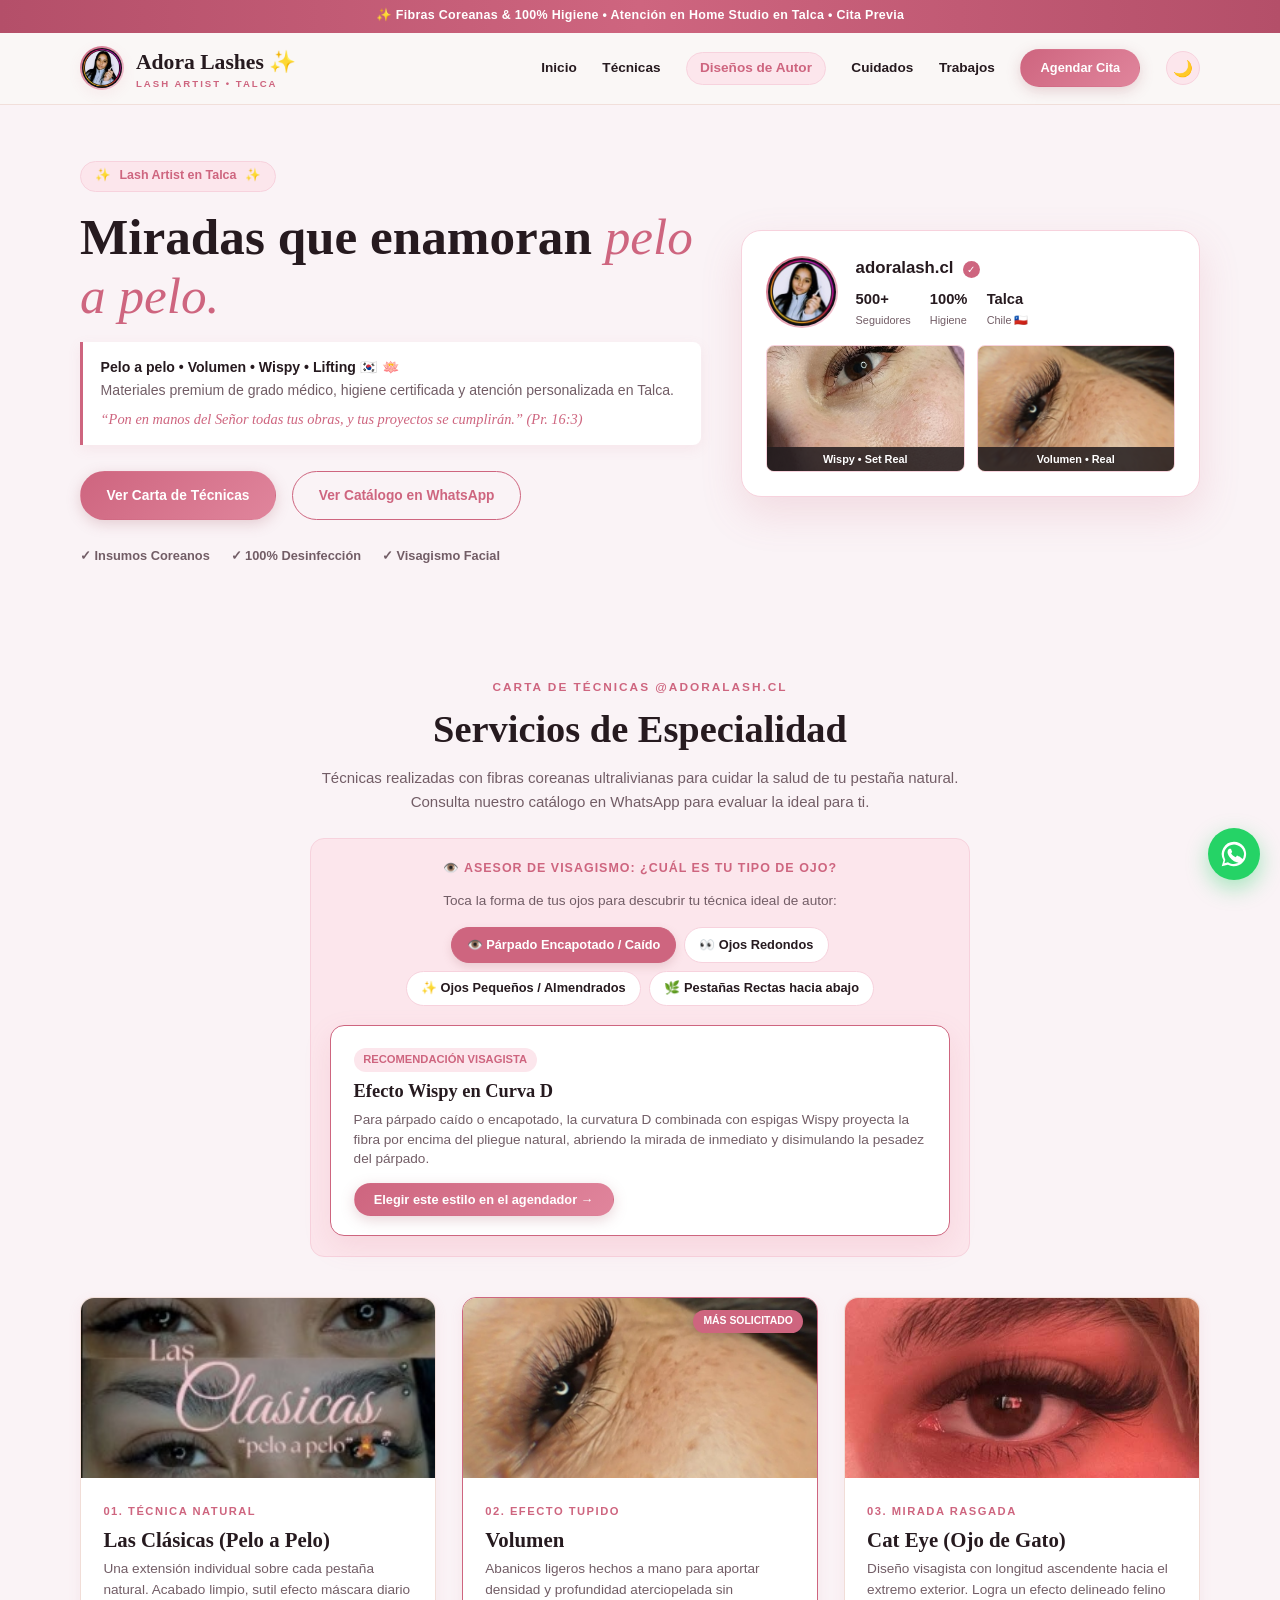
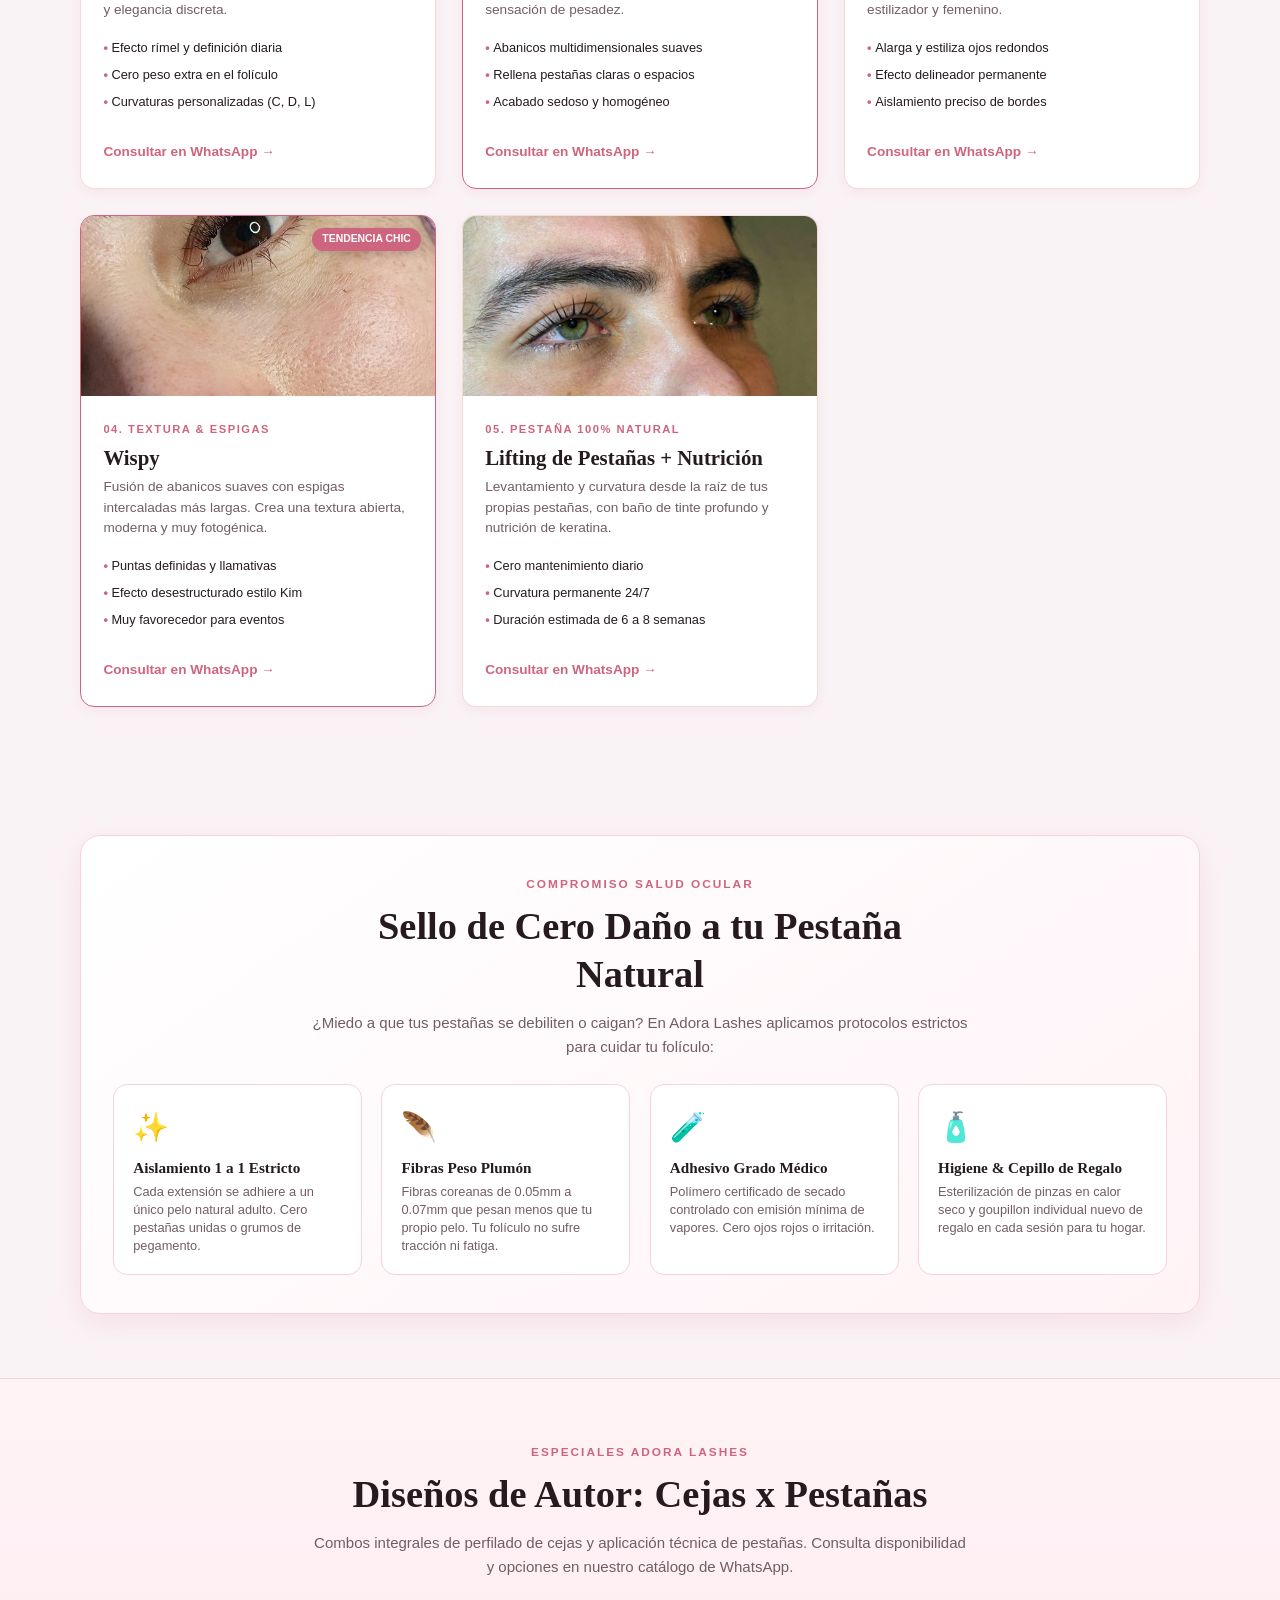
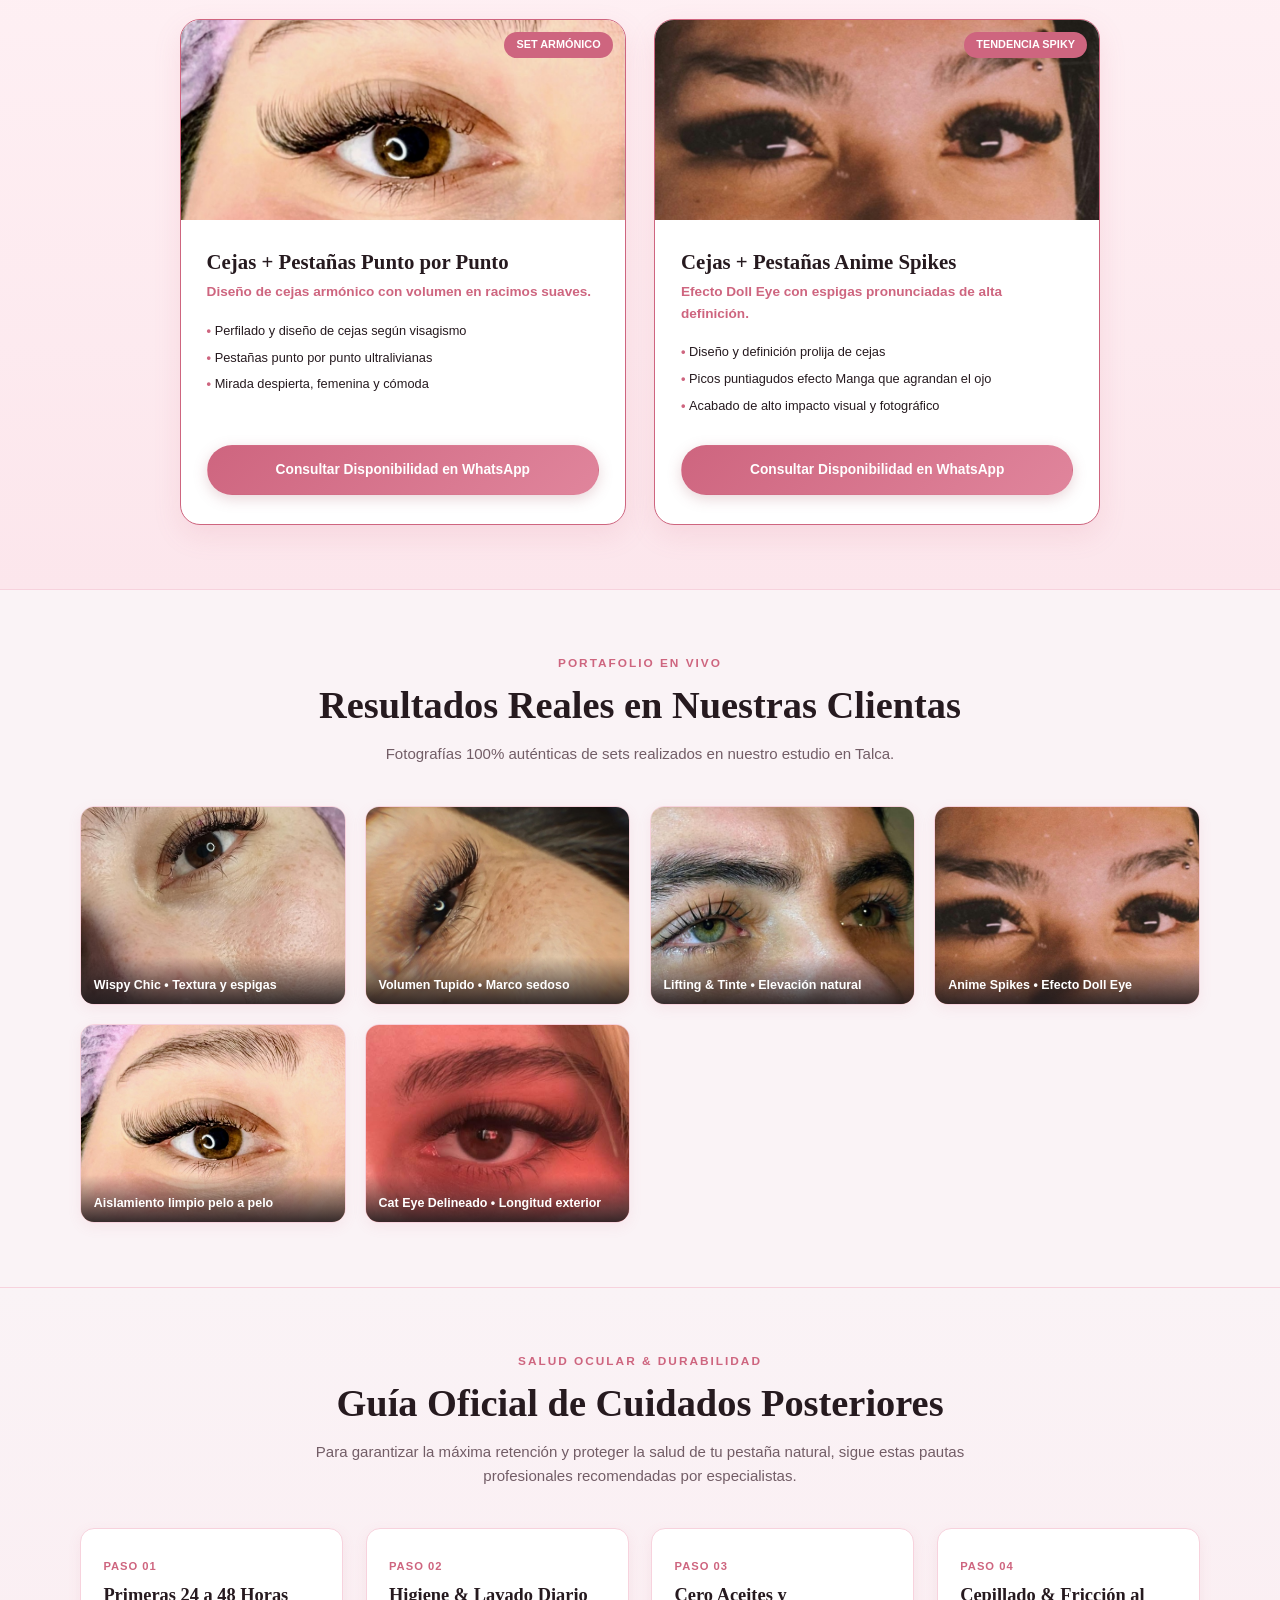
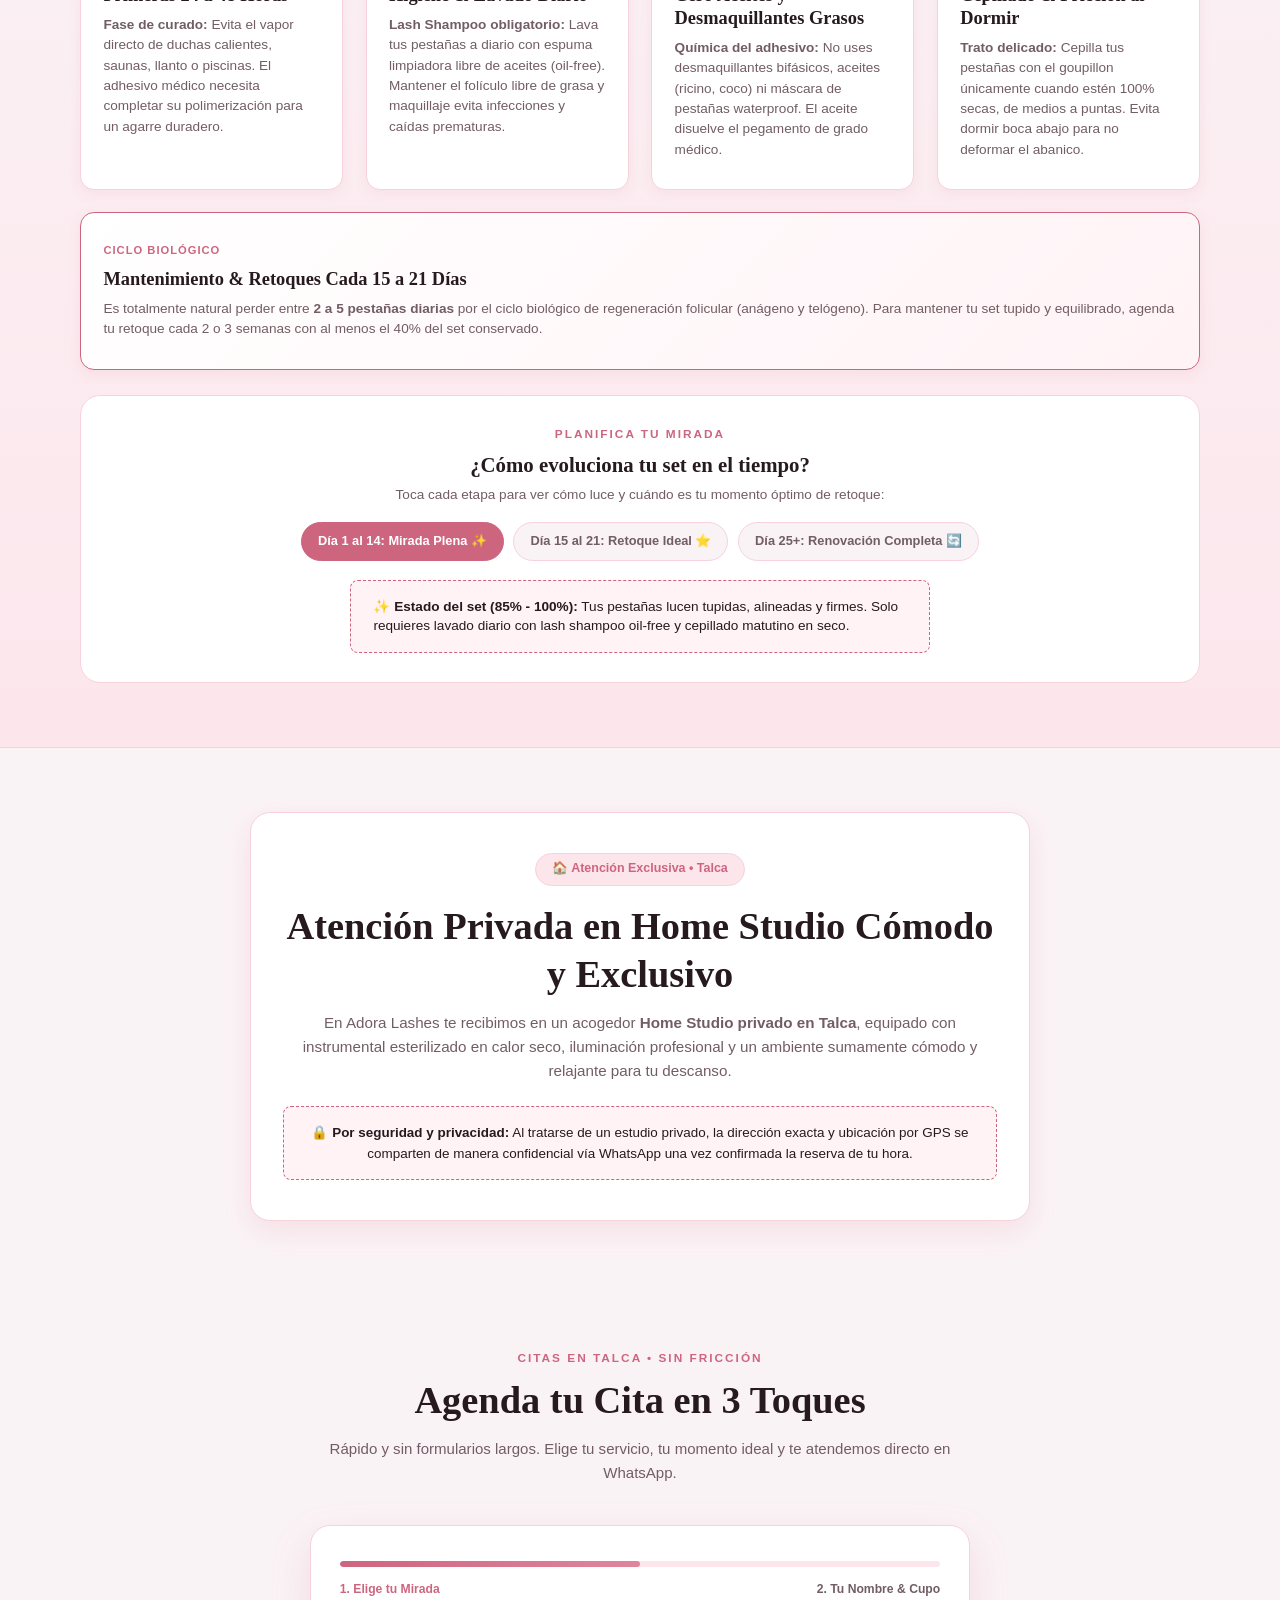
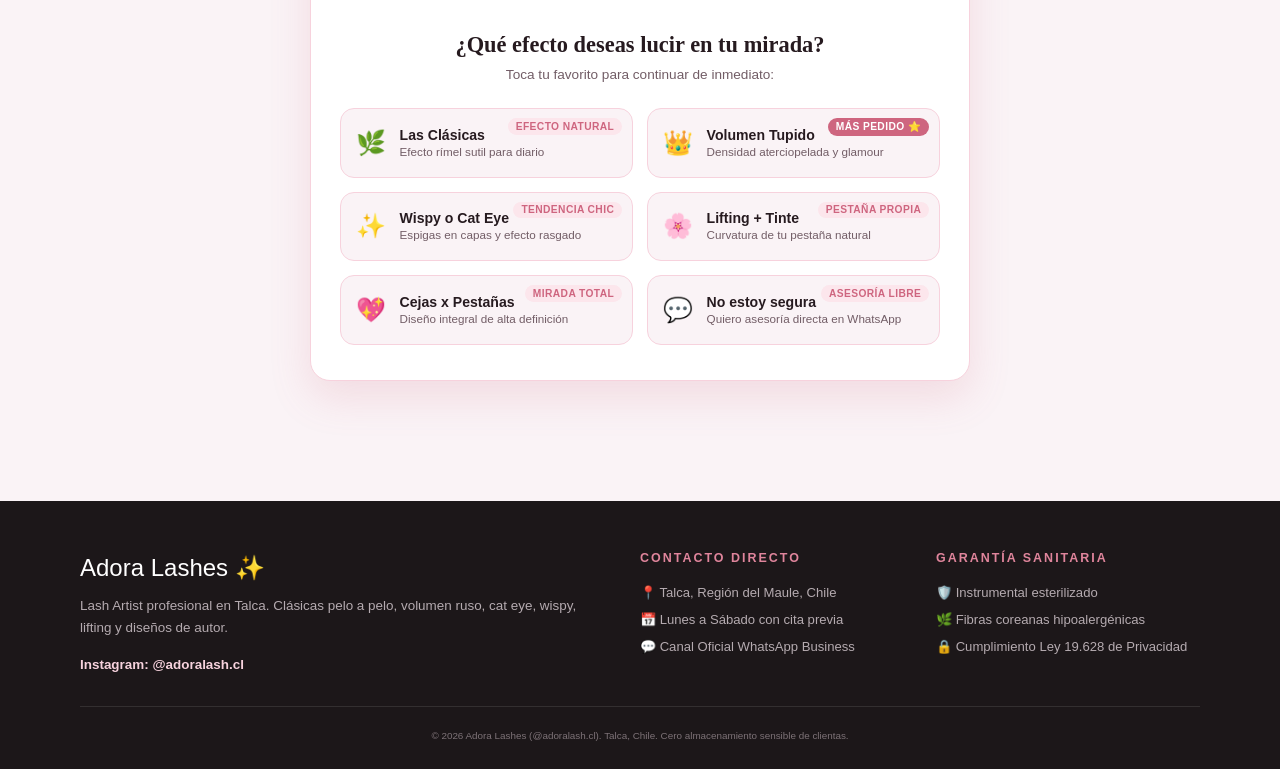
==== commit 78d67d3e: "feat: Asesor visagista por forma de ojo, Sello Cero Daño, Timeline de retoque y Modo Glam Nocturno" ====
--- a/index.html
+++ b/index.html
@@ -77,6 +77,7 @@
         <a href="#cuidados">Cuidados</a>
         <a href="#galeria">Trabajos</a>
         <a href="#agendar" class="btn btn-primary btn-sm">Agendar Cita</a>
+        <button type="button" id="themeToggleBtn" class="theme-toggle-btn" aria-label="Cambiar tema" title="Modo Glam Nocturno">🌙</button>
       </nav>
 
       <button class="mobile-menu-btn" id="mobileMenuBtn" aria-label="Abrir menú" aria-expanded="false">
@@ -164,24 +165,32 @@
             Técnicas realizadas con fibras coreanas ultralivianas para cuidar la salud de tu pestaña natural. Consulta nuestro catálogo en WhatsApp para evaluar la ideal para ti.
           </p>
 
-          <!-- Asistente Interactivo de Mirada -->
+          <!-- Asesor Interactivo de Visagismo según Forma de Ojo -->
           <div class="style-advisor">
-            <span class="advisor-title">¿Qué efecto deseas lograr en tu mirada?</span>
+            <span class="advisor-title">👁️ Asesor de Visagismo: ¿Cuál es tu tipo de ojo?</span>
+            <p class="advisor-sub">Toca la forma de tus ojos para descubrir tu técnica ideal de autor:</p>
             <div class="advisor-options">
-              <button type="button" class="advisor-btn" data-target-service="Las Clásicas (Pelo a Pelo)">
-                🌿 Sutil & Diario (Clásicas)
-              </button>
-              <button type="button" class="advisor-btn" data-target-service="Volumen">
-                👑 Tupido & Envolvente (Volumen)
-              </button>
-              <button type="button" class="advisor-btn" data-target-service="Cat Eye (Ojo de Gato)">
-                🐱 Rasgada & Delineada (Cat Eye)
-              </button>
-              <button type="button" class="advisor-btn" data-target-service="Wispy">
-                ✨ Textura & Puntas (Wispy)
-              </button>
-              <button type="button" class="advisor-btn" data-target-service="Lifting de Pestañas">
-                🌸 Curvatura Natural (Lifting)
+              <button type="button" class="advisor-btn active" data-eye="encapotado">
+                👁️ Párpado Encapotado / Caído
+              </button>
+              <button type="button" class="advisor-btn" data-eye="redondo">
+                👀 Ojos Redondos
+              </button>
+              <button type="button" class="advisor-btn" data-eye="pequeno">
+                ✨ Ojos Pequeños / Almendrados
+              </button>
+              <button type="button" class="advisor-btn" data-eye="rectas">
+                🌿 Pestañas Rectas hacia abajo
+              </button>
+            </div>
+
+            <!-- Tarjeta Dinámica de Recomendación -->
+            <div class="advisor-result-card" id="advisorResultCard">
+              <span class="advisor-badge" id="advisorResultBadge">Recomendación Visagista</span>
+              <h4 id="advisorResultTitle">Efecto Wispy en Curva D</h4>
+              <p id="advisorResultDesc">Para párpado caído o encapotado, la curvatura D combinada con espigas Wispy proyecta la fibra por encima del pliegue natural, abriendo la mirada de inmediato y disimulando la pesadez del párpado.</p>
+              <button type="button" class="btn btn-sm btn-primary" id="advisorAdoptBtn" data-service="Wispy / Cat Eye">
+                Elegir este estilo en el agendador →
               </button>
             </div>
           </div>
@@ -293,6 +302,41 @@
       </div>
     </section>
 
+    <!-- Sello de Confianza: Garantía de Cero Daño a la Pestaña Natural -->
+    <section class="section zero-damage-section">
+      <div class="container">
+        <div class="zero-damage-box">
+          <div class="section-head text-center" style="margin-bottom:1.2rem;">
+            <span class="section-kicker">Compromiso Salud Ocular</span>
+            <h2>Sello de Cero Daño a tu Pestaña Natural</h2>
+            <p class="section-desc">¿Miedo a que tus pestañas se debiliten o caigan? En Adora Lashes aplicamos protocolos estrictos para cuidar tu folículo:</p>
+          </div>
+          <div class="zero-damage-grid">
+            <div class="zero-card">
+              <span class="zero-icon">✨</span>
+              <h4>Aislamiento 1 a 1 Estricto</h4>
+              <p>Cada extensión se adhiere a un único pelo natural adulto. Cero pestañas unidas o grumos de pegamento.</p>
+            </div>
+            <div class="zero-card">
+              <span class="zero-icon">🪶</span>
+              <h4>Fibras Peso Plumón</h4>
+              <p>Fibras coreanas de 0.05mm a 0.07mm que pesan menos que tu propio pelo. Tu folículo no sufre tracción ni fatiga.</p>
+            </div>
+            <div class="zero-card">
+              <span class="zero-icon">🧪</span>
+              <h4>Adhesivo Grado Médico</h4>
+              <p>Polímero certificado de secado controlado con emisión mínima de vapores. Cero ojos rojos o irritación.</p>
+            </div>
+            <div class="zero-card">
+              <span class="zero-icon">🧴</span>
+              <h4>Higiene & Cepillo de Regalo</h4>
+              <p>Esterilización de pinzas en calor seco y goupillon individual nuevo de regalo en cada sesión para tu hogar.</p>
+            </div>
+          </div>
+        </div>
+      </div>
+    </section>
+
     <!-- Sección de Diseños Especiales / Combos de Autor (Sin precios - Enfoque Catálogo) -->
     <section id="especiales" class="section specials-section">
       <div class="container">
@@ -427,6 +471,31 @@
             <h4>Mantenimiento & Retoques Cada 15 a 21 Días</h4>
             <p>Es totalmente natural perder entre <strong>2 a 5 pestañas diarias</strong> por el ciclo biológico de regeneración folicular (anágeno y telógeno). Para mantener tu set tupido y equilibrado, agenda tu retoque cada 2 o 3 semanas con al menos el 40% del set conservado.</p>
           </article>
+        </div>
+
+        <!-- Línea de Tiempo Interactiva del Set & Retoques -->
+        <div class="timeline-interactive-box">
+          <span class="section-kicker">Planifica tu Mirada</span>
+          <h3>¿Cómo evoluciona tu set en el tiempo?</h3>
+          <p style="font-size:0.85rem; color:var(--muted); margin-bottom:1rem;">Toca cada etapa para ver cómo luce y cuándo es tu momento óptimo de retoque:</p>
+
+          <div class="timeline-tabs">
+            <button type="button" class="timeline-tab-btn active" data-tab="14">Día 1 al 14: Mirada Plena ✨</button>
+            <button type="button" class="timeline-tab-btn" data-tab="21">Día 15 al 21: Retoque Ideal ⭐</button>
+            <button type="button" class="timeline-tab-btn" data-tab="28">Día 25+: Renovación Completa 🔄</button>
+          </div>
+
+          <div class="timeline-pane active" id="timelineDay14">
+            <p><strong>✨ Estado del set (85% - 100%):</strong> Tus pestañas lucen tupidas, alineadas y firmes. Solo requieres lavado diario con lash shampoo oil-free y cepillado matutino en seco.</p>
+          </div>
+
+          <div class="timeline-pane" id="timelineDay21">
+            <p><strong>⭐ Momento óptimo de retoque (50% - 60% conservado):</strong> Se remueven extensiones crecidas por el ciclo natural y se reponen los espacios nuevos. Es la cita más rápida, cómoda y económica para mantener tu mirada siempre perfecta.</p>
+          </div>
+
+          <div class="timeline-pane" id="timelineDay28">
+            <p><strong>🔄 Renovación de set (Menos del 40%):</strong> Tu pestaña natural ha completado gran parte de su ciclo biológico de caída y crecimiento. Se recomienda un retiro higiénico con removedor en crema y postura de un set nuevo desde cero.</p>
+          </div>
         </div>
       </div>
     </section>
@@ -579,8 +648,6 @@
             <div class="form-feedback" id="formFeedback" role="alert" aria-live="polite"></div>
           </div>
         </div>
-      </div>
-    </section>
       </div>
     </section>
   </main>
--- a/style.css
+++ b/style.css
@@ -244,6 +244,54 @@
 .btn-block-cta { width: 100%; max-width: 440px; font-size: 0.92rem; padding: 0.95rem; }
 .privacy-tiny-row { margin-bottom: 0.8rem; text-align: center; }
 
+/* Modo Glam Nocturno */
+html.dark-glam {
+  --bg-page: #181215;
+  --bg-card: #231A1F;
+  --blush-50: #2C1F26;
+  --blush-100: #3D2933;
+  --blush-200: #543444;
+  --dark: #FDF4F6;
+  --muted: #C4AAB5;
+  --shadow-sm: 0 4px 14px rgba(0, 0, 0, 0.4);
+  --shadow-md: 0 10px 28px rgba(0, 0, 0, 0.5);
+  --shadow-lg: 0 16px 40px rgba(0, 0, 0, 0.6);
+}
+html.dark-glam .site-header { background: rgba(24, 18, 21, 0.95); border-bottom-color: #3D2933; }
+html.dark-glam .service-card, html.dark-glam .special-card, html.dark-glam .bupa-card, html.dark-glam .studio-box, html.dark-glam .care-card, html.dark-glam .zero-card { background: #231A1F; border-color: #543444; }
+html.dark-glam .bupa-choice-btn { background: #1E161B; border-color: #543444; }
+html.dark-glam .bupa-name-input { background: #1E161B; border-color: #543444; color: #FFF; }
+html.dark-glam .bupa-trust-note { background: rgba(61, 41, 51, 0.5); border-color: #543444; color: #FDF4F6; }
+html.dark-glam .zero-damage-box { background: linear-gradient(145deg, #231A1F, #2C1F26); border-color: #543444; }
+html.dark-glam .timeline-interactive-box { background: #231A1F; border-color: #543444; }
+
+.theme-toggle-btn { background: var(--blush-100); border: 1px solid var(--blush-200); border-radius: var(--pill); width: 34px; height: 34px; display: inline-flex; align-items: center; justify-content: center; font-size: 1rem; cursor: pointer; transition: var(--tr); }
+.theme-toggle-btn:hover { background: var(--rose); color: #FFF; transform: scale(1.05); }
+
+/* Asesor de Visagismo */
+.advisor-sub { font-size: 0.85rem; color: var(--muted); margin-bottom: 1rem; }
+.advisor-result-card { background: var(--bg-card); border: 1.5px solid var(--rose); border-radius: var(--radius-md); padding: 1.2rem 1.4rem; margin-top: 1.2rem; box-shadow: var(--shadow-md); text-align: left; }
+.advisor-badge { display: inline-block; font-size: 0.7rem; font-weight: 700; text-transform: uppercase; background: var(--blush-100); color: var(--rose); padding: 0.2rem 0.6rem; border-radius: var(--pill); margin-bottom: 0.5rem; }
+.advisor-result-card h4 { font-size: 1.15rem; color: var(--dark); margin-bottom: 0.4rem; }
+.advisor-result-card p { font-size: 0.85rem; color: var(--muted); line-height: 1.45; margin-bottom: 0.9rem; }
+
+/* Sello Cero Daño */
+.zero-damage-box { background: linear-gradient(145deg, var(--bg-card), var(--blush-50)); border: 1.5px solid var(--blush-200); border-radius: var(--radius-lg); padding: 2.4rem 2rem; box-shadow: var(--shadow-md); }
+.zero-damage-grid { display: grid; grid-template-columns: repeat(auto-fit, minmax(220px, 1fr)); gap: 1.2rem; margin-top: 1.6rem; }
+.zero-card { background: var(--bg-card); border: 1px solid var(--blush-200); border-radius: var(--radius-md); padding: 1.2rem; text-align: left; transition: var(--tr); }
+.zero-card:hover { transform: translateY(-3px); border-color: var(--rose); box-shadow: var(--shadow-sm); }
+.zero-icon { font-size: 1.8rem; display: block; margin-bottom: 0.5rem; }
+.zero-card h4 { font-size: 0.95rem; margin-bottom: 0.35rem; color: var(--dark); }
+.zero-card p { font-size: 0.8rem; color: var(--muted); line-height: 1.4; }
+
+/* Línea de Tiempo Interactiva */
+.timeline-interactive-box { background: var(--bg-card); border: 1px solid var(--blush-200); border-radius: var(--radius-lg); padding: 1.8rem; margin-top: 1.6rem; text-align: center; }
+.timeline-tabs { display: flex; justify-content: center; gap: 0.6rem; flex-wrap: wrap; margin-bottom: 1.2rem; }
+.timeline-tab-btn { background: var(--bg-page); border: 1px solid var(--blush-200); border-radius: var(--pill); padding: 0.5rem 1rem; font: inherit; font-size: 0.8rem; font-weight: 700; color: var(--muted); cursor: pointer; transition: var(--tr); }
+.timeline-tab-btn.active, .timeline-tab-btn:hover { background: var(--rose); color: #FFF; border-color: var(--rose); }
+.timeline-pane { display: none; text-align: left; max-width: 580px; margin: 0 auto; background: var(--blush-50); border: 1px dashed var(--rose); border-radius: var(--radius-sm); padding: 1rem 1.4rem; font-size: 0.85rem; line-height: 1.45; }
+.timeline-pane.active { display: block; }
+
 /* Responsive */
 @media (max-width: 900px) { .hero-grid, .specials-grid, .footer-grid { grid-template-columns: 1fr; } }
 @media (max-width: 768px) {
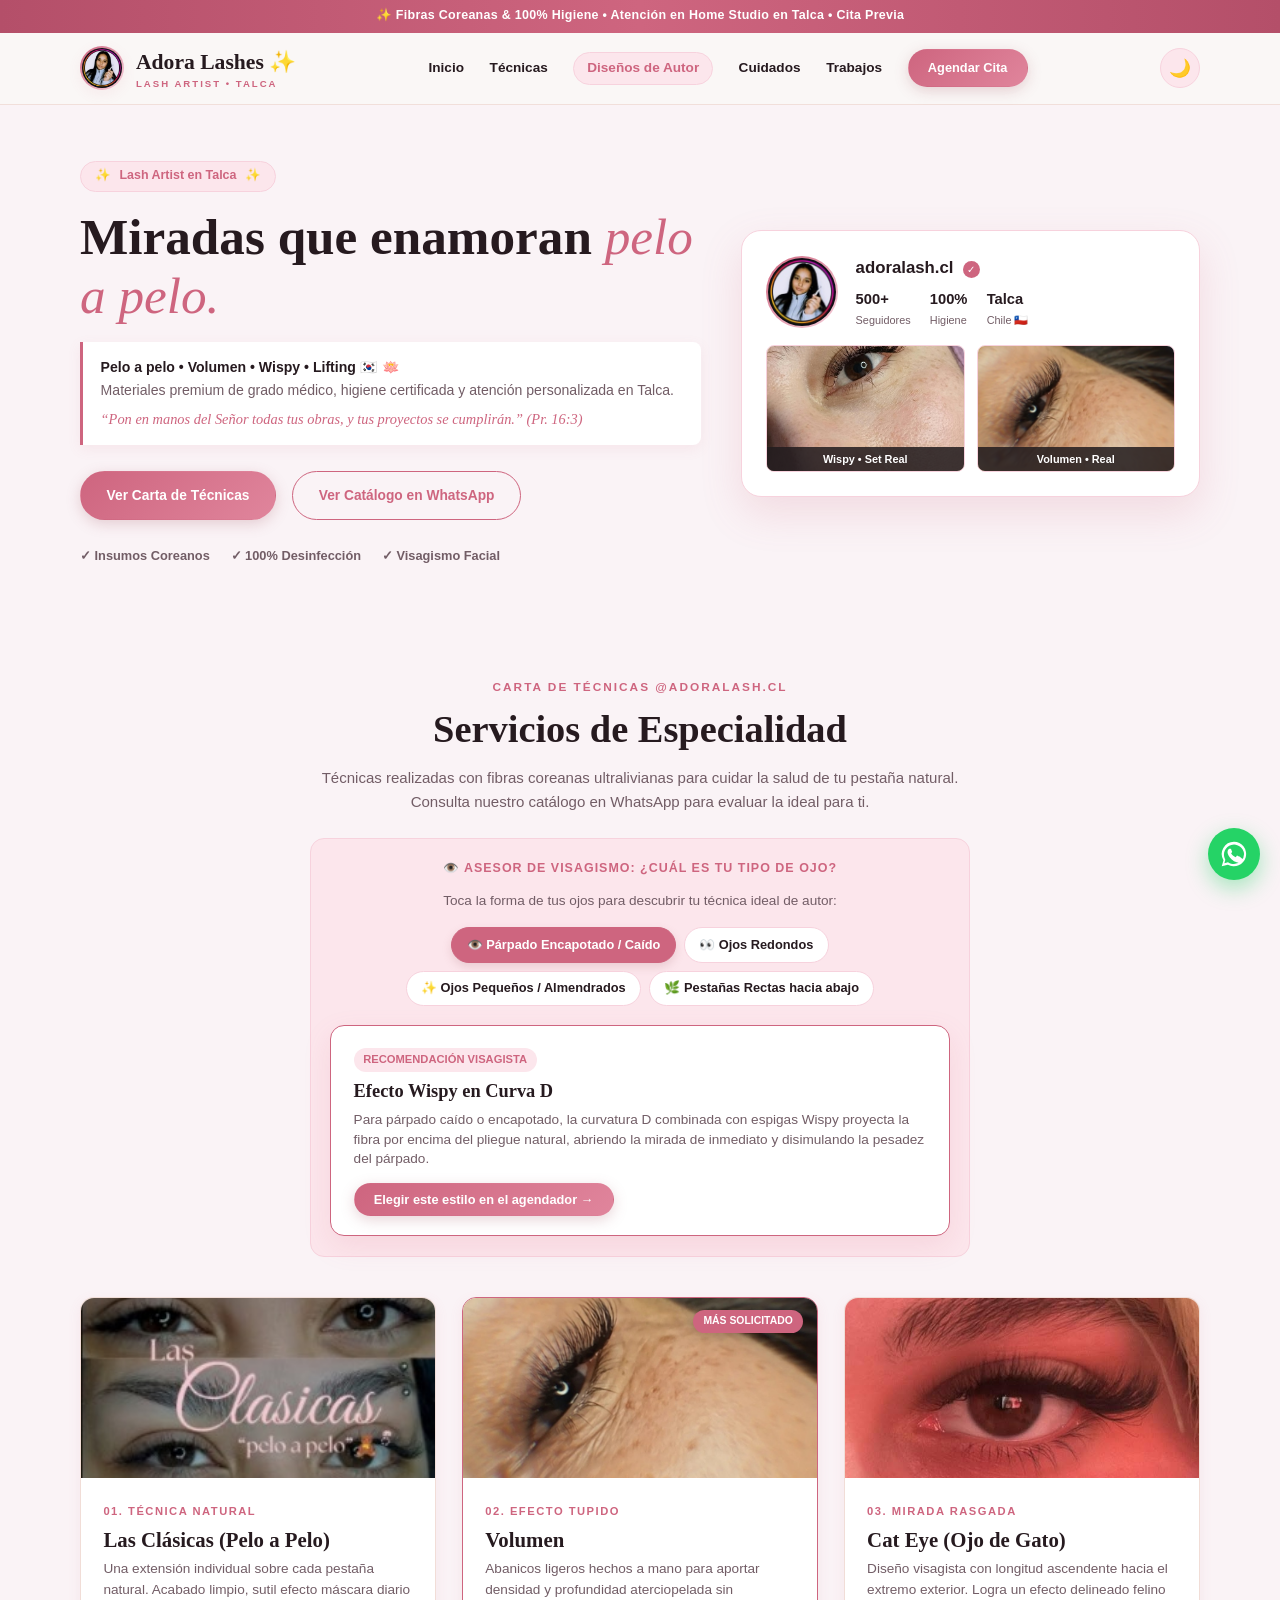
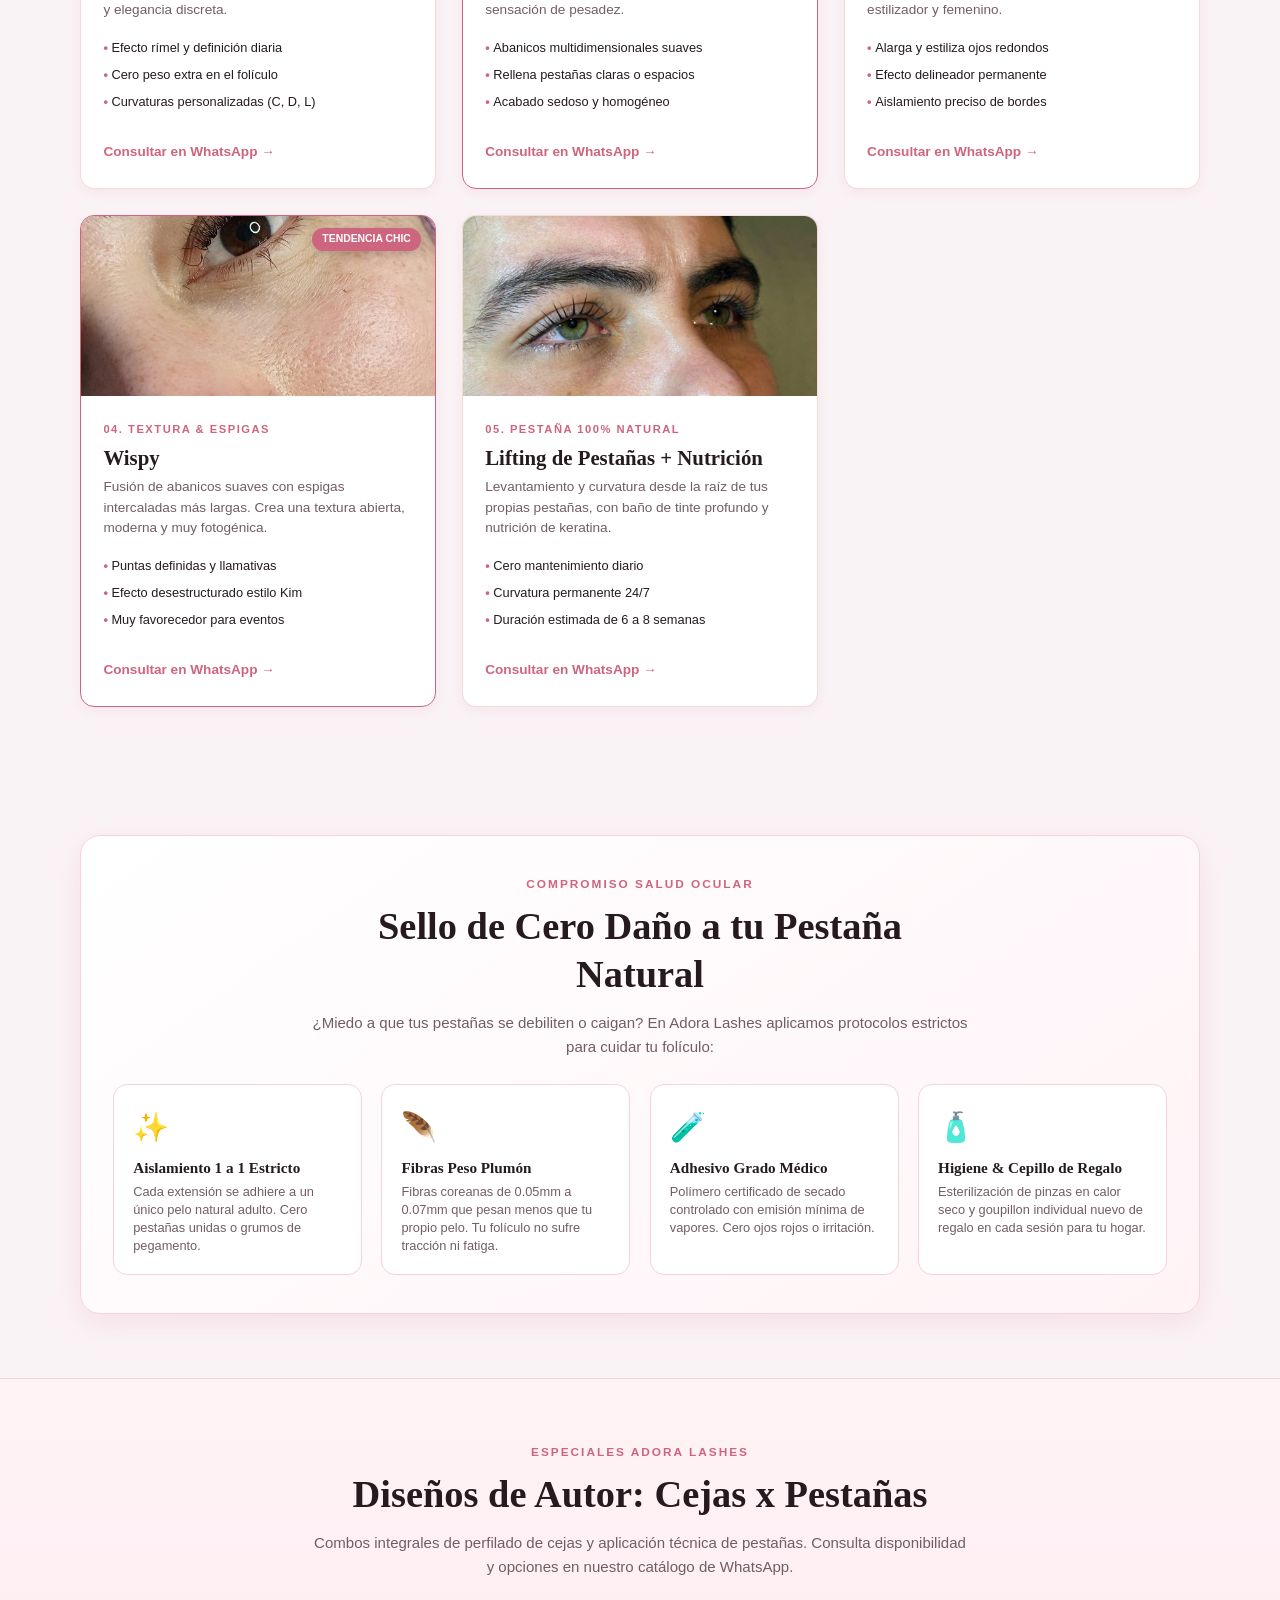
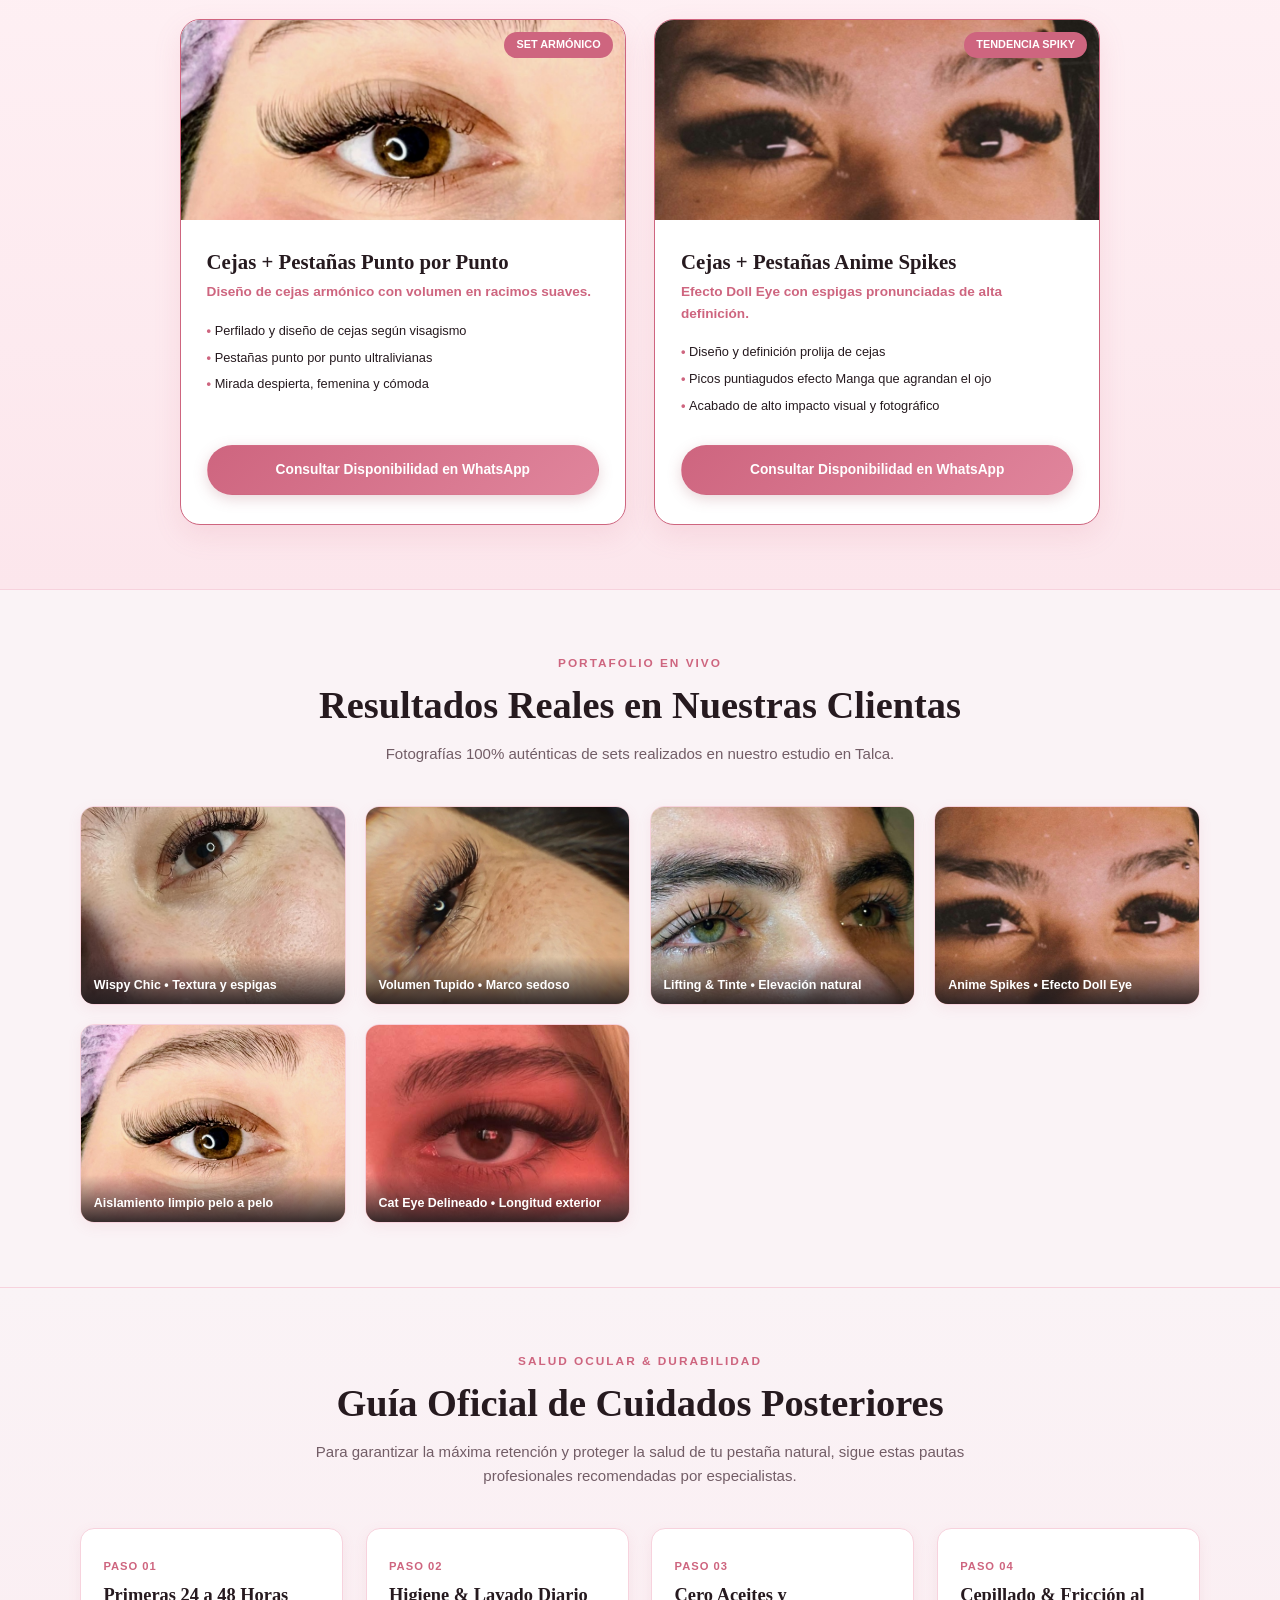
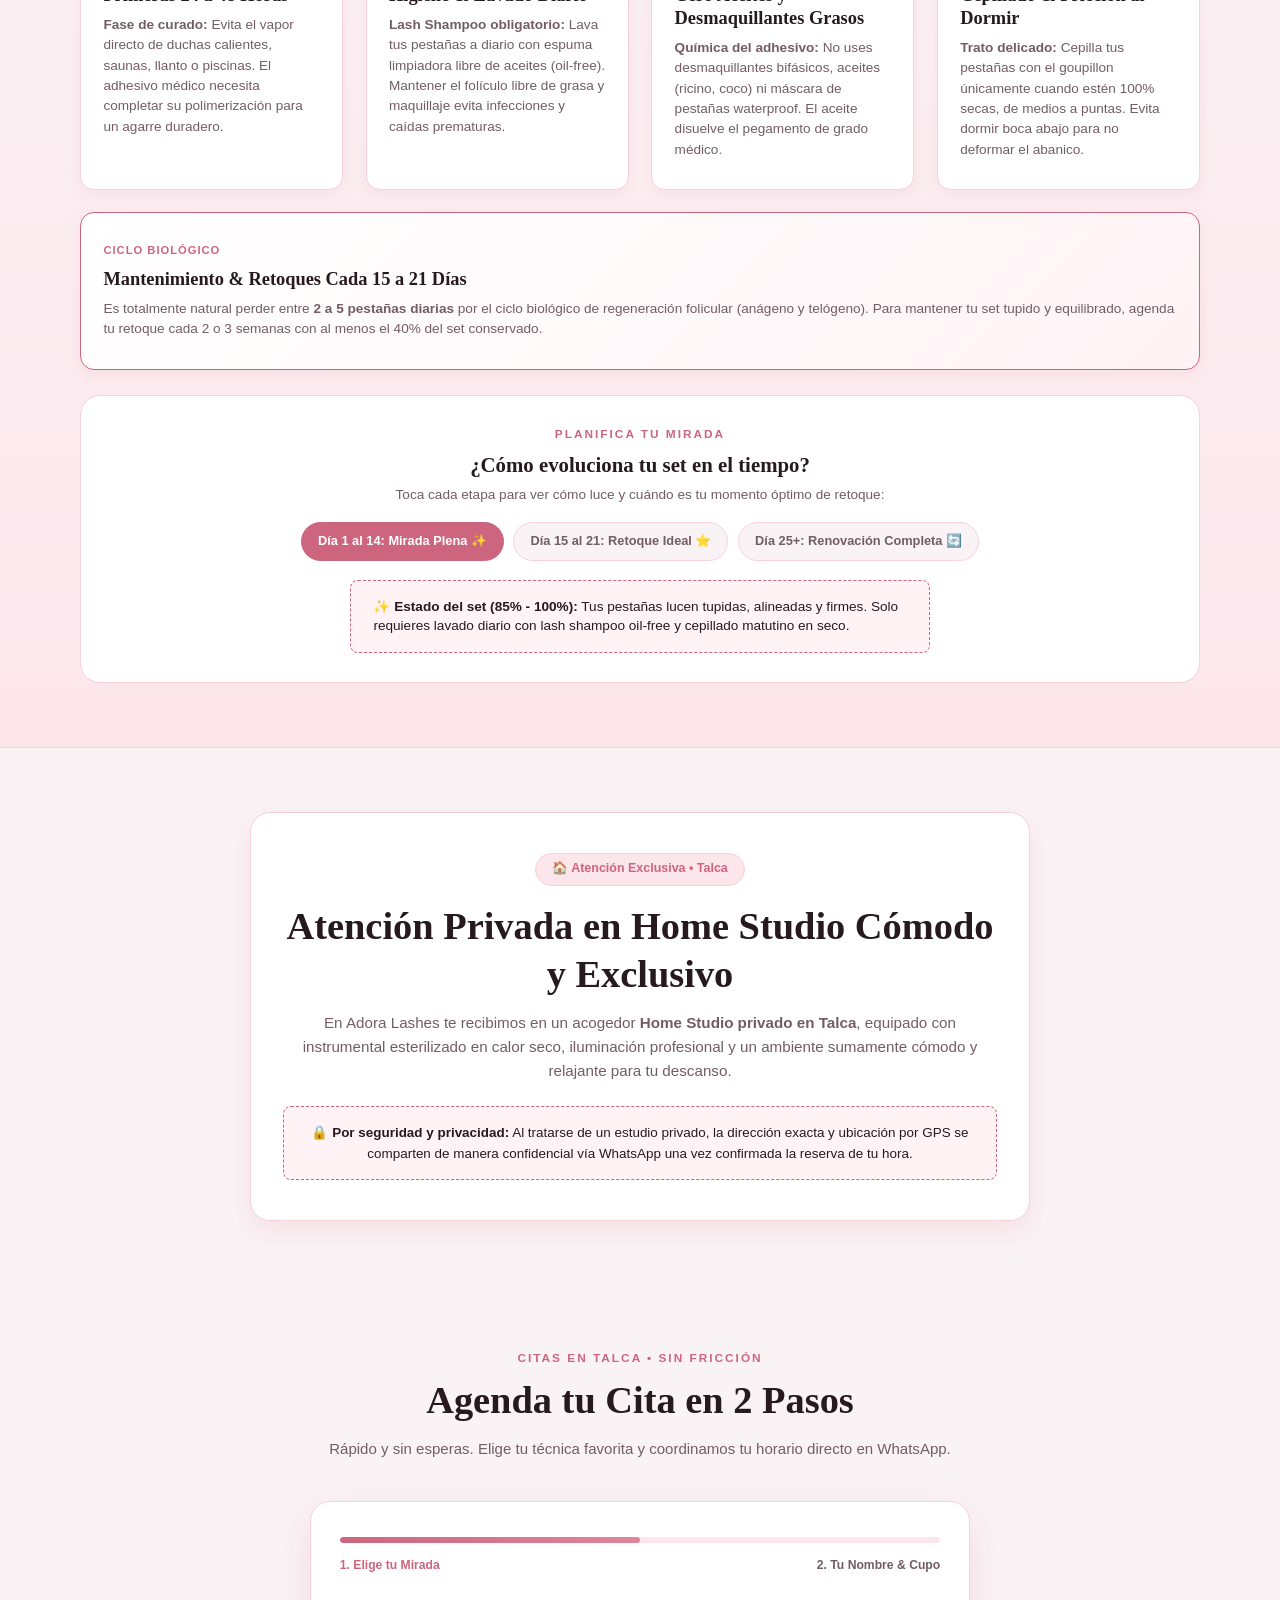
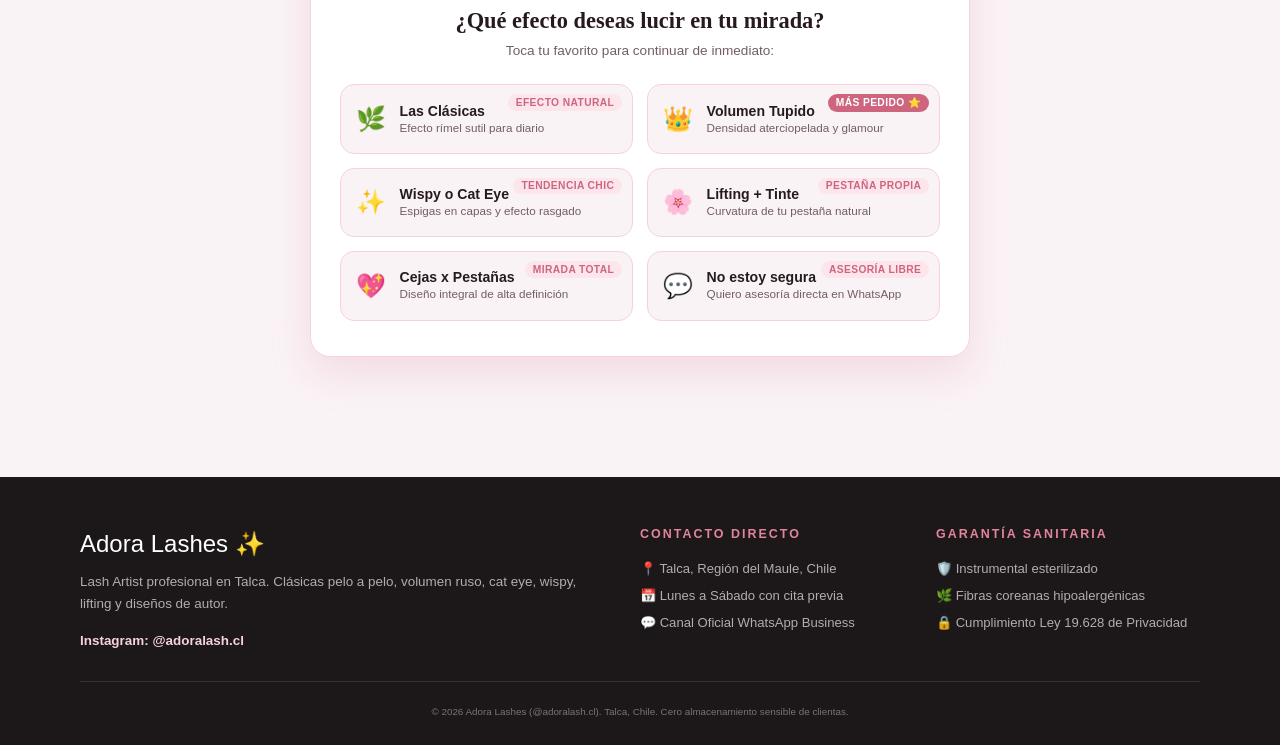
==== commit 77c08583: "style & fix: Optimización minuciosa para móvil/PC, header accesible y control de caché" ====
--- a/index.html
+++ b/index.html
@@ -77,12 +77,14 @@
         <a href="#cuidados">Cuidados</a>
         <a href="#galeria">Trabajos</a>
         <a href="#agendar" class="btn btn-primary btn-sm">Agendar Cita</a>
+      </nav>
+
+      <div class="header-actions">
         <button type="button" id="themeToggleBtn" class="theme-toggle-btn" aria-label="Cambiar tema" title="Modo Glam Nocturno">🌙</button>
-      </nav>
-
-      <button class="mobile-menu-btn" id="mobileMenuBtn" aria-label="Abrir menú" aria-expanded="false">
-        <span></span><span></span>
-      </button>
+        <button class="mobile-menu-btn" id="mobileMenuBtn" aria-label="Abrir menú" aria-expanded="false">
+          <span></span><span></span>
+        </button>
+      </div>
     </div>
   </header>
 
@@ -521,9 +523,9 @@
       <div class="container contact-container">
         <div class="section-head text-center">
           <span class="section-kicker">Citas en Talca • Sin Fricción</span>
-          <h2>Agenda tu Cita en 3 Toques</h2>
+          <h2>Agenda tu Cita en 2 Pasos</h2>
           <p class="section-desc">
-            Rápido y sin formularios largos. Elige tu servicio, tu momento ideal y te atendemos directo en WhatsApp.
+            Rápido y sin esperas. Elige tu técnica favorita y coordinamos tu horario directo en WhatsApp.
           </p>
         </div>
 
--- a/style.css
+++ b/style.css
@@ -57,10 +57,14 @@
 .nav-menu a:not(.btn) { text-decoration: none; color: var(--dark); font-size: 0.85rem; font-weight: 600; transition: var(--tr); }
 .nav-menu a:not(.btn):hover { color: var(--rose); }
 .nav-special { color: var(--rose) !important; background: var(--blush-100); padding: 0.3rem 0.8rem; border-radius: var(--pill); border: 1px solid var(--blush-200); }
-.mobile-menu-btn { display: none; background: none; border: none; cursor: pointer; width: 26px; height: 18px; position: relative; }
-.mobile-menu-btn span { display: block; width: 100%; height: 2px; background: var(--dark); position: absolute; transition: var(--tr); }
-.mobile-menu-btn span:first-child { top: 3px; }
-.mobile-menu-btn span:last-child { bottom: 3px; }
+.header-actions { display: flex; align-items: center; gap: 0.6rem; }
+.mobile-menu-btn { display: none; background: none; border: none; cursor: pointer; width: 40px; height: 40px; position: relative; border-radius: var(--pill); padding: 0; transition: var(--tr); }
+.mobile-menu-btn:hover { background: var(--blush-100); }
+.mobile-menu-btn span { display: block; width: 22px; height: 2px; background: var(--dark); position: absolute; left: 9px; transition: transform 0.25s ease, top 0.25s ease, bottom 0.25s ease, opacity 0.25s ease; }
+.mobile-menu-btn span:first-child { top: 14px; }
+.mobile-menu-btn span:last-child { bottom: 14px; }
+.mobile-menu-btn.active span:first-child { top: 19px; transform: rotate(45deg); }
+.mobile-menu-btn.active span:last-child { bottom: 19px; transform: rotate(-45deg); }
 
 /* Hero */
 .hero { padding: 3.5rem 0 3rem; }
@@ -265,8 +269,8 @@
 html.dark-glam .zero-damage-box { background: linear-gradient(145deg, #231A1F, #2C1F26); border-color: #543444; }
 html.dark-glam .timeline-interactive-box { background: #231A1F; border-color: #543444; }
 
-.theme-toggle-btn { background: var(--blush-100); border: 1px solid var(--blush-200); border-radius: var(--pill); width: 34px; height: 34px; display: inline-flex; align-items: center; justify-content: center; font-size: 1rem; cursor: pointer; transition: var(--tr); }
-.theme-toggle-btn:hover { background: var(--rose); color: #FFF; transform: scale(1.05); }
+.theme-toggle-btn { background: var(--blush-100); border: 1px solid var(--blush-200); border-radius: var(--pill); width: 40px; height: 40px; display: inline-flex; align-items: center; justify-content: center; font-size: 1.1rem; cursor: pointer; transition: var(--tr); flex-shrink: 0; }
+.theme-toggle-btn:hover { background: var(--rose); color: #FFF; transform: scale(1.06); }
 
 /* Asesor de Visagismo */
 .advisor-sub { font-size: 0.85rem; color: var(--muted); margin-bottom: 1rem; }
@@ -292,11 +296,36 @@
 .timeline-pane { display: none; text-align: left; max-width: 580px; margin: 0 auto; background: var(--blush-50); border: 1px dashed var(--rose); border-radius: var(--radius-sm); padding: 1rem 1.4rem; font-size: 0.85rem; line-height: 1.45; }
 .timeline-pane.active { display: block; }
 
-/* Responsive */
-@media (max-width: 900px) { .hero-grid, .specials-grid, .footer-grid { grid-template-columns: 1fr; } }
+/* Responsive (Celulares y Pantallas Grandes) */
+@media (max-width: 900px) {
+  .hero-grid, .specials-grid, .footer-grid { grid-template-columns: 1fr; }
+}
 @media (max-width: 768px) {
   .form-row { grid-template-columns: 1fr; }
   .mobile-menu-btn { display: block; }
   .nav-menu { position: absolute; top: 100%; left: 0; right: 0; background: var(--bg-page); flex-direction: column; padding: 1.2rem; box-shadow: var(--shadow-lg); border-bottom: 1px solid var(--blush-200); display: none; }
   .nav-menu.open { display: flex; }
 }
+@media (max-width: 640px) {
+  .bupa-choices-grid { grid-template-columns: 1fr; gap: 0.75rem; }
+  .bupa-choice-btn { padding: 1rem 0.9rem; }
+  .bupa-choice-info strong { padding-right: 55px; }
+  .bupa-summary-card { flex-direction: column; text-align: left; }
+}
+@media (max-width: 480px) {
+  .brand-name { font-size: 1.15rem; }
+  .hero { padding: 2.2rem 0 2rem; }
+  .hero-title { font-size: 1.85rem; line-height: 1.2; }
+  .hero-actions .btn { width: 100%; text-align: center; }
+  .hero-perks { flex-wrap: wrap; gap: 0.5rem 1rem; }
+  .advisor-options { display: grid; grid-template-columns: 1fr 1fr; gap: 0.5rem; }
+  .advisor-btn { width: 100%; padding: 0.55rem 0.6rem; font-size: 0.76rem; }
+  #advisorAdoptBtn { width: 100%; text-align: center; }
+  .zero-damage-box { padding: 1.6rem 1rem; }
+  .timeline-interactive-box { padding: 1.4rem 1rem; }
+  .timeline-tabs { flex-direction: column; }
+  .timeline-tab-btn { width: 100%; }
+  .bupa-card { padding: 1.6rem 1rem; }
+  .bupa-question { font-size: 1.2rem; }
+  .whatsapp-float { bottom: calc(18px + env(safe-area-inset-bottom, 0px)); right: calc(14px + env(safe-area-inset-right, 0px)); width: 48px; height: 48px; }
+}
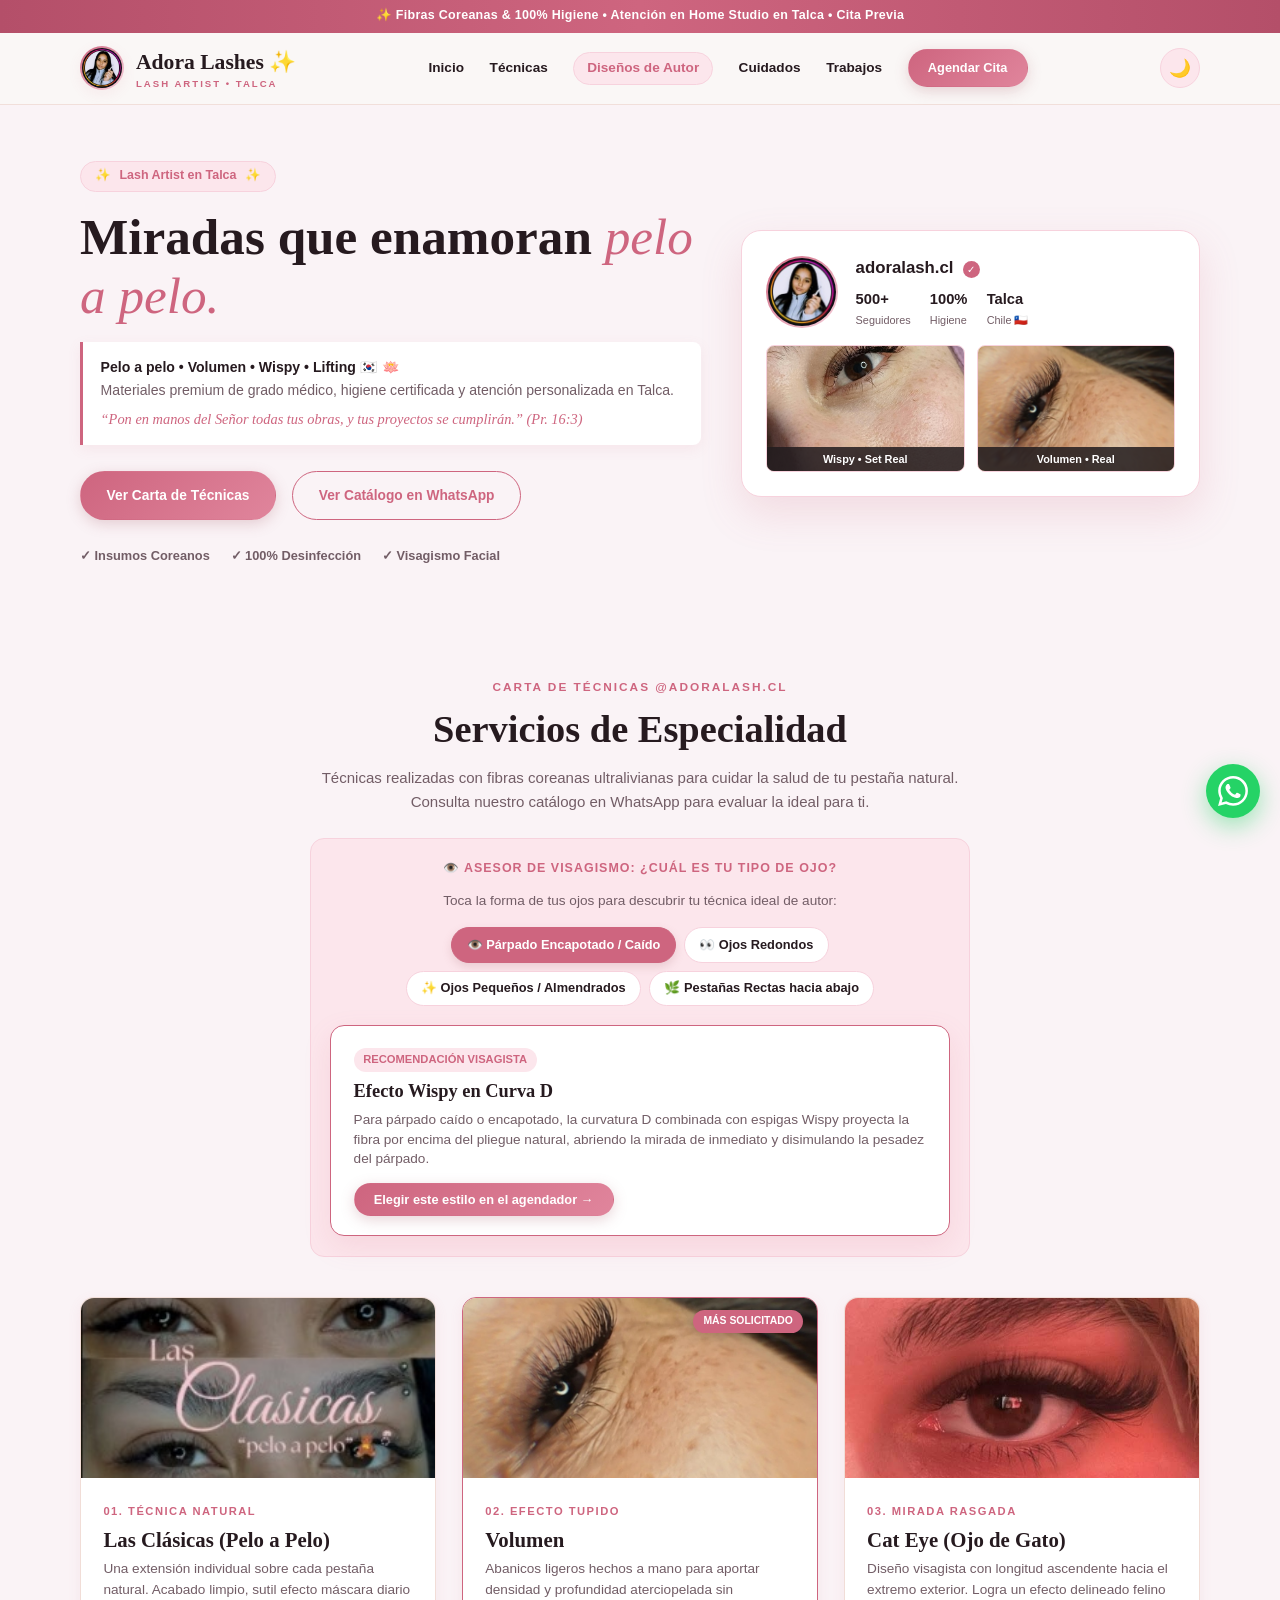
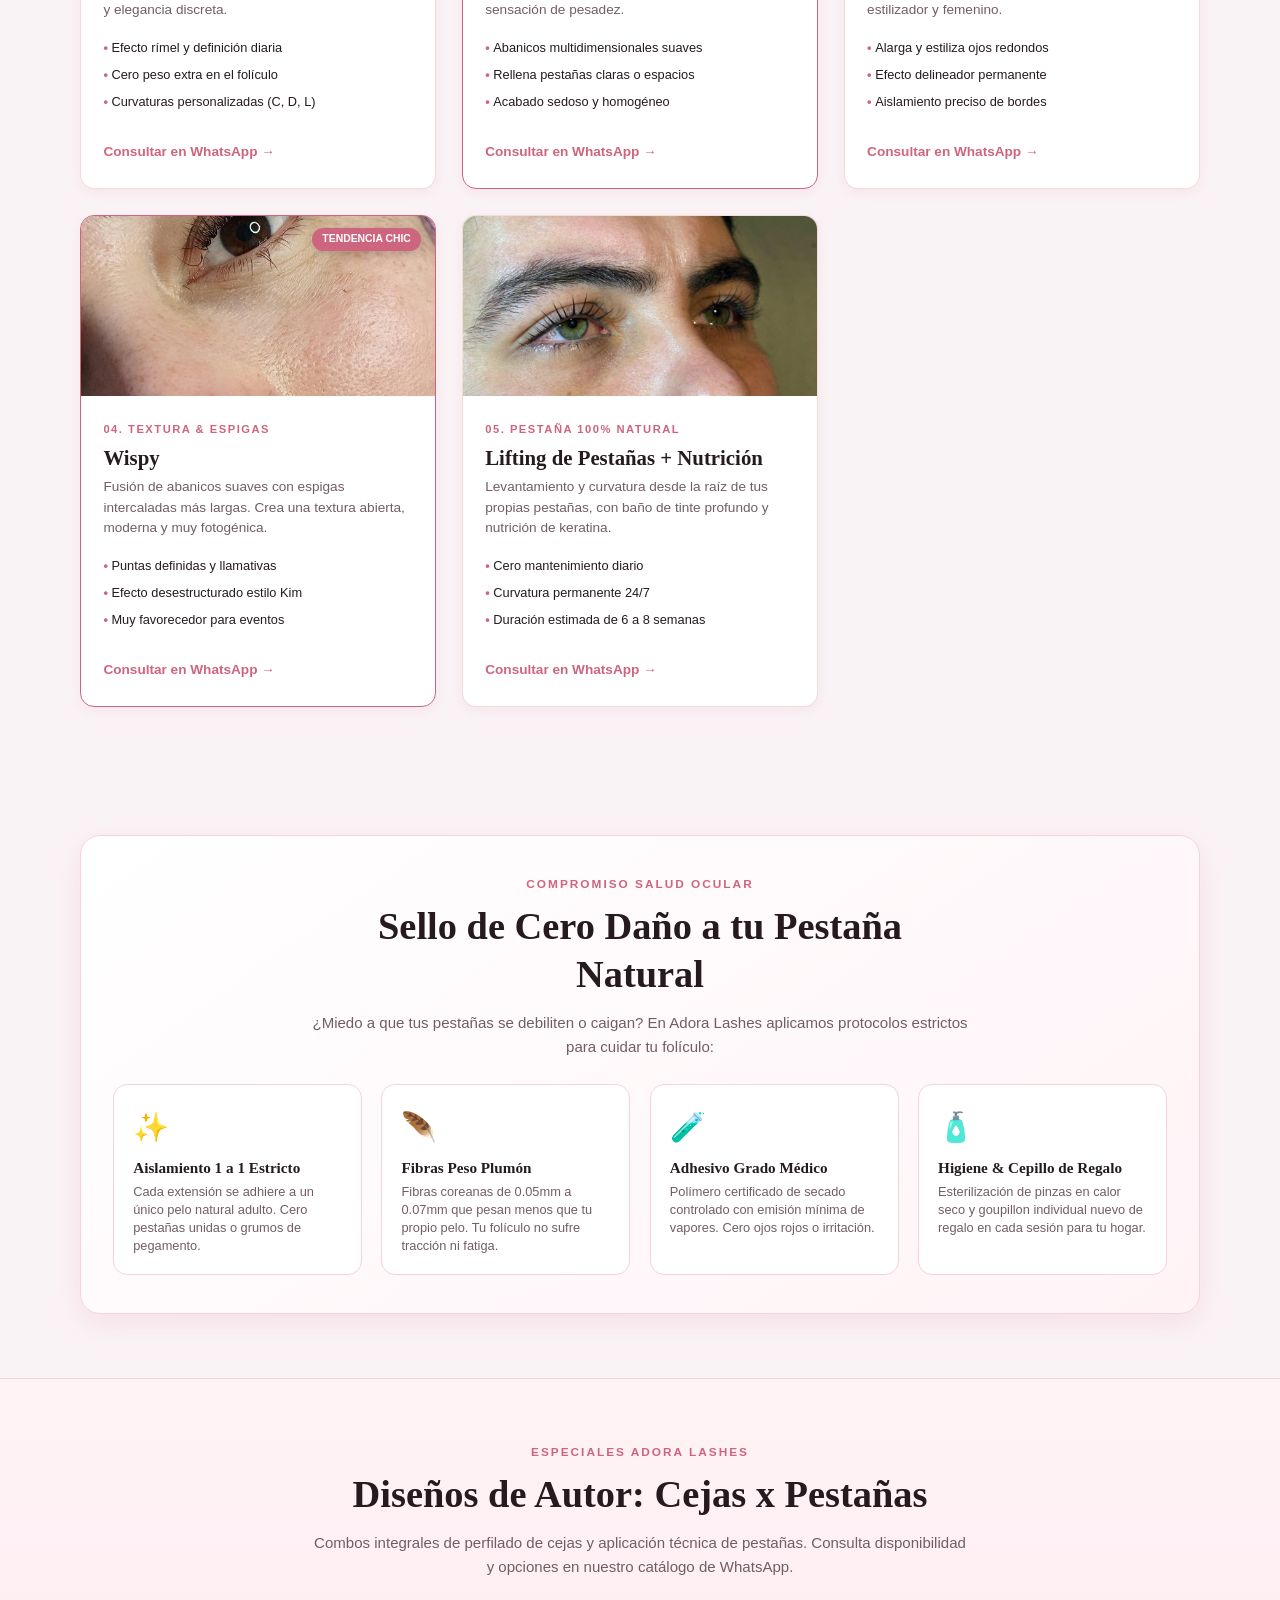
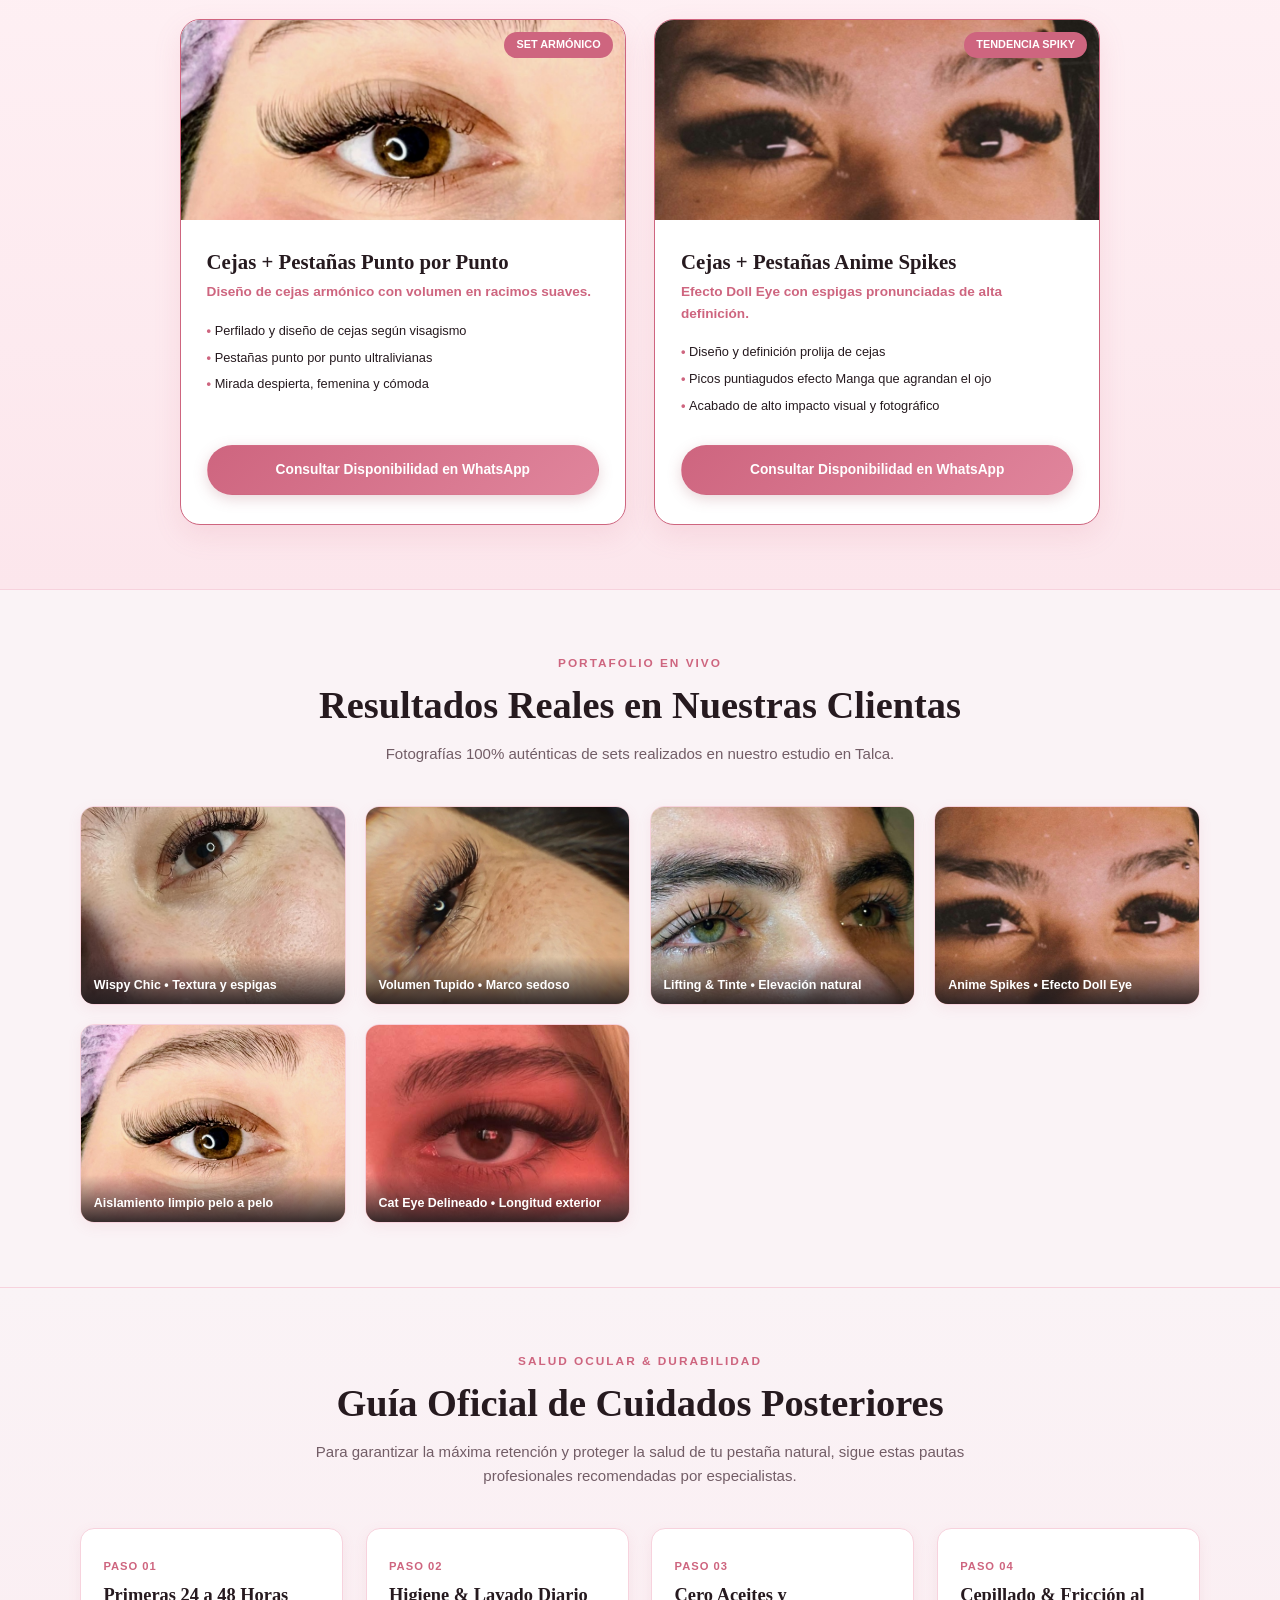
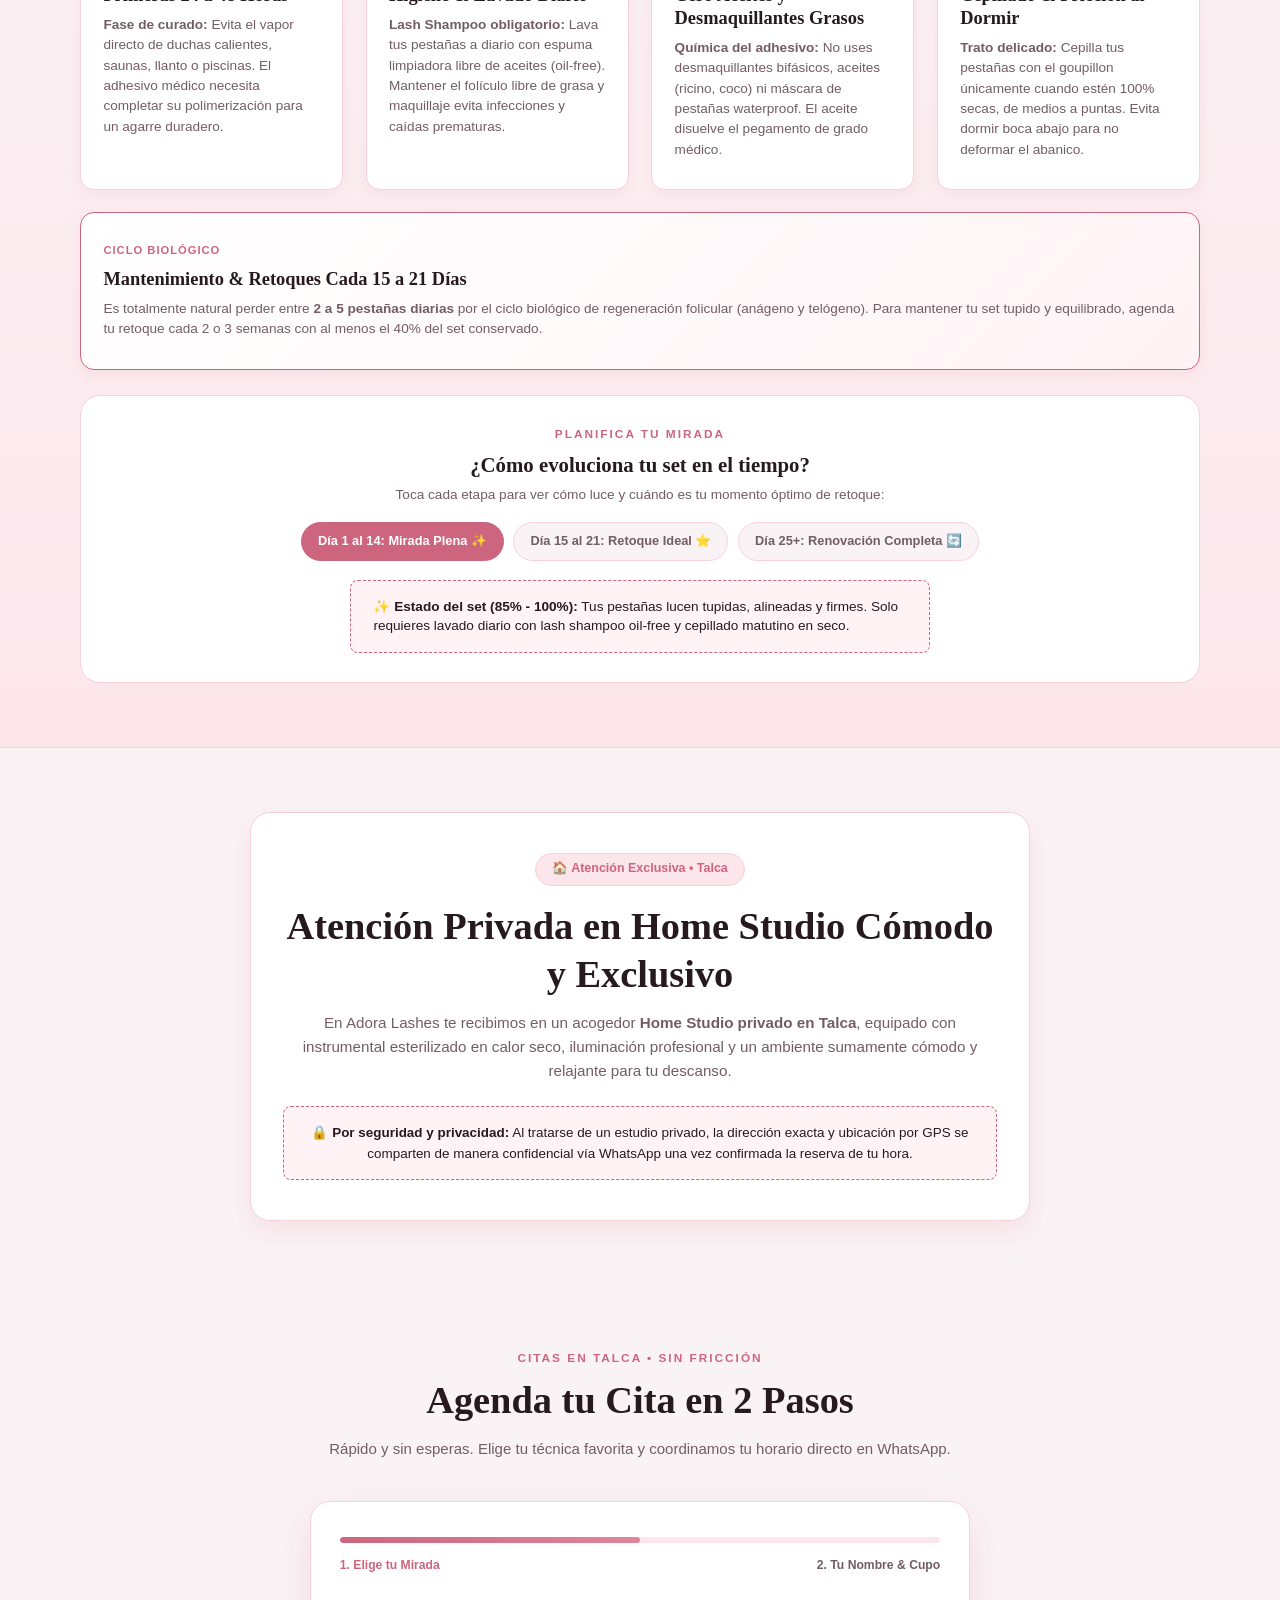
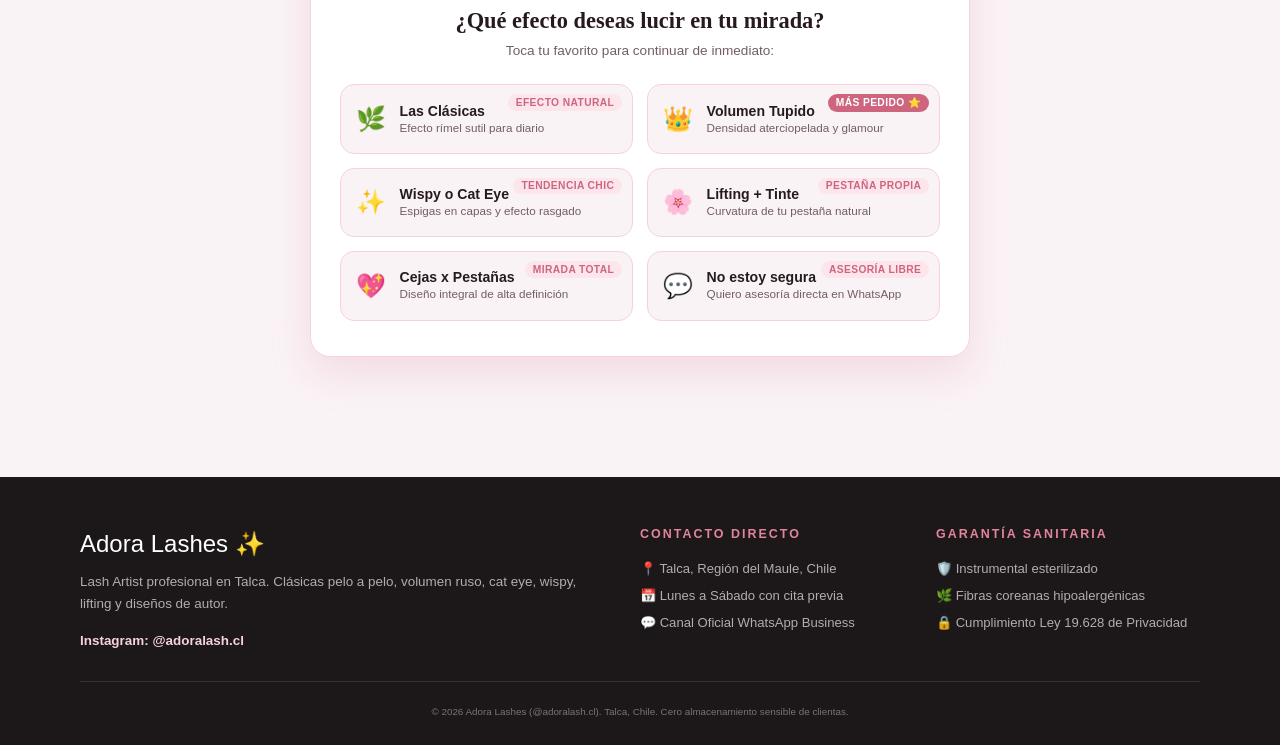
==== commit 0eddb932: "fix: Reemplazar icono SVG de WhatsApp por vector oficial Meta con alineacion perfecta" ====
--- a/index.html
+++ b/index.html
@@ -656,8 +656,8 @@
 
   <!-- Botón Flotante de WhatsApp Seguro -->
   <a href="#" class="whatsapp-float wa-btn" data-wa-action="general" aria-label="WhatsApp Oficial Adora Lashes">
-    <svg viewBox="0 0 32 32" width="28" height="28" fill="currentColor" aria-hidden="true">
-      <path d="M16 2a14 14 0 0 0-12 21.2L2 30l7-1.8A14 14 0 1 0 16 2zm0 25.5c-2.3 0-4.5-.6-6.4-1.8l-.5-.3-4.1 1.1 1.1-4-.3-.5A11.5 11.5 0 1 1 27.5 16 11.5 11.5 0 0 1 16 27.5zm6.3-8.6c-.3-.2-2-.9-2.3-1s-.6-.2-.8.2-.9 1.1-1.1 1.3-.4.3-.7.1a9.2 9.2 0 0 1-2.7-1.7 10.2 10.2 0 0 1-1.9-2.3c-.2-.3 0-.5.2-.7s.3-.4.5-.6c.2-.2.2-.3.3-.5.1-.2 0-.4 0-.5s-.8-2-1.1-2.7c-.3-.7-.6-.6-.8-.6h-.7c-.2 0-.7.1-1.1.5s-1.5 1.5-1.5 3.6 1.5 4.2 1.7 4.5 3 4.6 7.3 6.4c1 .4 1.8.7 2.4.9 1 .3 2 .3 2.7.2.9-.1 2.7-1.1 3-2.2s.4-2 .3-2.2c-.2-.1-.5-.2-.9-.4z"/>
+    <svg viewBox="0 0 24 24" width="30" height="30" fill="currentColor" aria-hidden="true">
+      <path d="M17.472 14.382c-.297-.149-1.758-.867-2.03-.967-.273-.099-.471-.148-.67.15-.197.297-.767.966-.94 1.164-.173.199-.347.223-.644.075-.297-.15-1.255-.463-2.39-1.475-.883-.788-1.48-1.761-1.653-2.059-.173-.297-.018-.458.13-.606.134-.133.298-.347.446-.52.149-.174.198-.298.298-.497.099-.198.05-.371-.025-.52-.075-.149-.669-1.612-.916-2.207-.242-.579-.487-.5-.669-.51-.173-.008-.371-.01-.57-.01-.198 0-.52.074-.792.372-.272.297-1.04 1.016-1.04 2.479 0 1.462 1.065 2.875 1.213 3.074.149.198 2.096 3.2 5.077 4.487.709.306 1.262.489 1.694.625.712.227 1.36.195 1.871.118.571-.085 1.758-.719 2.006-1.413.248-.694.248-1.289.173-1.413-.074-.124-.272-.198-.57-.347m-5.421 7.403h-.004a9.87 9.87 0 01-5.031-1.378l-.361-.214-3.741.982.998-3.648-.235-.374a9.86 9.86 0 01-1.51-5.26c.001-5.45 4.436-9.884 9.888-9.884 2.64 0 5.122 1.03 6.988 2.898a9.825 9.825 0 012.893 6.994c-.003 5.45-4.437 9.884-9.885 9.884m8.413-18.297A11.815 11.815 0 0012.05 0C5.495 0 .16 5.335.157 11.892c0 2.096.547 4.142 1.588 5.945L.05 24l6.305-1.654a11.882 11.882 0 005.683 1.448h.005c6.554 0 11.89-5.335 11.893-11.893a11.821 11.821 0 00-3.48-8.413z"/>
     </svg>
   </a>
 
@@ -732,7 +732,7 @@
         </div>
 
         <button type="button" id="startVisualEditBtn" class="btn btn-primary btn-block" style="background:#2E7D32; border-color:#4CAF50; margin-bottom:1rem;">
-          ✏️ Activar Modo Diseñador (Editar Textos en Pantalla)
+          ✏️ Activar Modo Diseñador (Editar Textos y Fotos en Pantalla)
         </button>
 
         <button type="button" id="secretSaveBtn" class="btn btn-primary btn-block">
@@ -741,17 +741,88 @@
         <button type="button" id="secretDownloadBtn" class="btn btn-outline btn-block" style="margin-top:0.5rem; font-size:0.78rem;">
           📥 Descargar config.json para Netlify
         </button>
+
+        <!-- Resguardo de Seguridad Antierrores -->
+        <div style="margin-top:1.2rem; padding-top:1rem; border-top:1px dashed var(--blush-200); text-align:left;">
+          <label style="font-size:0.74rem; font-weight:700; color:var(--rose); text-transform:uppercase;">🛡️ Seguro Antierrores (Resguardo):</label>
+          <p style="font-size:0.75rem; color:var(--muted); margin:0.3rem 0 0.6rem;">¿Hiciste un cambio por error o se desordenó algo? Vuelve al estado inicial con un clic:</p>
+          <button type="button" id="secretResetFactoryBtn" class="btn btn-outline btn-block" style="font-size:0.78rem; border-color:#C62828; color:#C62828;">
+            🔄 Restaurar Versión Original de Fábrica
+          </button>
+        </div>
       </div>
     </div>
   </div>
 
-  <!-- Barra Flotante de Modo Diseñador Visual -->
+  <!-- Barra Flotante de Modo Diseñador Visual con Resguardo -->
   <div id="designerToolbar" class="designer-bar" style="display:none;" aria-hidden="true">
-    <span>✏️ Modo Diseñador (Haz clic en cualquier texto para editarlo)</span>
+    <span>✏️ Modo Diseñador</span>
     <button type="button" id="toggleColorsBtn" class="designer-btn">🎨 Colores</button>
+    <button type="button" id="undoVisualBtn" class="designer-btn" title="Deshacer último guardado">↩️ Deshacer</button>
+    <button type="button" id="resetFactoryBtn" class="designer-btn" style="border-color:#EF5350;" title="Restaurar diseño original si algo se desordenó">🔄 Original</button>
     <button type="button" id="saveVisualBtn" class="designer-btn btn-save">💾 Guardar Cambios</button>
     <button type="button" id="downloadHtmlBtn" class="designer-btn">📥 Descargar Web</button>
     <button type="button" id="exitVisualBtn" class="designer-btn btn-exit">🔒 Salir</button>
+  </div>
+
+  <!-- Selector oculto para subida directa de fotos en alta calidad -->
+  <input type="file" id="hiddenPhotoInput" accept="image/png, image/jpeg, image/webp" style="display:none;" aria-hidden="true">
+
+  <!-- Modal Chic para Encuadre y Reemplazo de Foto -->
+  <div id="photoAdjustModal" class="secret-admin-modal" style="display:none;" aria-hidden="true">
+    <div class="secret-admin-card" style="max-width: 440px;">
+      <button type="button" class="secret-close" id="closePhotoModal" aria-label="Cerrar">&times;</button>
+      <h3 style="font-size:1.2rem; margin-bottom:0.3rem;">📸 Ajustar Encuadre y Foto</h3>
+      <p style="font-size:0.8rem; color:var(--muted); margin-bottom:1rem;">Elige qué parte de la foto deseas enfocar en pantalla:</p>
+      
+      <!-- Botón para subir o cambiar foto -->
+      <button type="button" id="triggerUploadBtn" class="btn btn-outline btn-block" style="margin-bottom:1.2rem; font-size:0.82rem;">
+        📁 Subir / Cambiar por otra foto
+      </button>
+
+      <!-- Presets Rápidos -->
+      <div style="margin-bottom:1rem; text-align:left;">
+        <label style="font-size:0.75rem; font-weight:700; color:var(--rose); text-transform:uppercase;">Enfoque rápido:</label>
+        <div class="quick-status-btns" style="margin-top:0.3rem;">
+          <button type="button" class="quick-btn photo-pos-btn" data-x="50" data-y="15">👁️ Pestañas / Arriba</button>
+          <button type="button" class="quick-btn photo-pos-btn" data-x="50" data-y="50">🎯 Centro</button>
+          <button type="button" class="quick-btn photo-pos-btn" data-x="50" data-y="85">⬇️ Abajo</button>
+          <button type="button" class="quick-btn photo-pos-btn" data-x="25" data-y="50">⬅️ Izquierda</button>
+          <button type="button" class="quick-btn photo-pos-btn" data-x="75" data-y="50">➡️ Derecha</button>
+        </div>
+      </div>
+
+      <!-- Controles con Sliders en Tiempo Real -->
+      <div style="background:var(--bg-page); border:1px solid var(--blush-200); border-radius:var(--radius-sm); padding:0.9rem; margin-bottom:1.2rem; text-align:left;">
+        <div style="margin-bottom:0.75rem;">
+          <div style="display:flex; justify-content:space-between; font-size:0.74rem; font-weight:700; color:var(--dark); margin-bottom:0.2rem;">
+            <span>↕️ Mover Arriba / Abajo:</span>
+            <span id="posYVal">50%</span>
+          </div>
+          <input type="range" id="posYRange" min="0" max="100" value="50" style="width:100%; accent-color:var(--rose); cursor:pointer;">
+        </div>
+
+        <div style="margin-bottom:0.75rem;">
+          <div style="display:flex; justify-content:space-between; font-size:0.74rem; font-weight:700; color:var(--dark); margin-bottom:0.2rem;">
+            <span>↔️ Mover Izquierda / Derecha:</span>
+            <span id="posXVal">50%</span>
+          </div>
+          <input type="range" id="posXRange" min="0" max="100" value="50" style="width:100%; accent-color:var(--rose); cursor:pointer;">
+        </div>
+
+        <div>
+          <div style="display:flex; justify-content:space-between; font-size:0.74rem; font-weight:700; color:var(--dark); margin-bottom:0.2rem;">
+            <span>🔍 Zoom al detalle del ojo:</span>
+            <span id="zoomVal">1.0x</span>
+          </div>
+          <input type="range" id="zoomRange" min="100" max="180" value="100" style="width:100%; accent-color:var(--rose); cursor:pointer;">
+        </div>
+      </div>
+
+      <button type="button" id="applyPhotoModalBtn" class="btn btn-primary btn-block">
+        ✅ Listo (Aplicar Encuadre)
+      </button>
+    </div>
   </div>
 
   <!-- Popover Flotante de Paletas y Selector de Colores -->
--- a/style.css
+++ b/style.css
@@ -170,8 +170,42 @@
 .form-feedback.success { color: #2E7D32; }
 
 /* Botón Flotante WhatsApp & Footer */
-.whatsapp-float { position: fixed; bottom: 20px; right: 20px; background: #25D366; color: #FFF; width: 52px; height: 52px; border-radius: 50%; display: flex; align-items: center; justify-content: center; box-shadow: 0 8px 22px rgba(37, 211, 102, 0.4); z-index: 99; transition: var(--tr); text-decoration: none; }
-.whatsapp-float:hover { transform: scale(1.1); box-shadow: 0 12px 28px rgba(37, 211, 102, 0.55); }
+.whatsapp-float {
+  position: fixed;
+  bottom: calc(82px + env(safe-area-inset-bottom, 0px));
+  right: calc(20px + env(safe-area-inset-right, 0px));
+  background: #25D366;
+  color: #FFF;
+  width: 54px;
+  height: 54px;
+  border-radius: 50%;
+  display: flex;
+  align-items: center;
+  justify-content: center;
+  box-shadow: 0 8px 24px rgba(37, 211, 102, 0.45);
+  z-index: 9999;
+  transition: var(--tr);
+  text-decoration: none;
+}
+.whatsapp-float:hover {
+  transform: scale(1.08);
+  box-shadow: 0 12px 30px rgba(37, 211, 102, 0.6);
+}
+.whatsapp-float svg {
+  display: block;
+  width: 30px;
+  height: 30px;
+  margin-left: 0.5px;
+  margin-top: 0.5px;
+}
+
+/* Ocultar barra o drawer inyectado de Netlify si interfiere */
+[data-netlify-deploy-id],
+.netlify-drawer,
+#netlify-collaborative-tools,
+netlify-drawer-root {
+  display: none !important;
+}
 .site-footer { background: #1C1719; color: #FAF7F6; padding: 3rem 0 1.5rem; margin-top: 3.5rem; }
 .footer-grid { display: grid; grid-template-columns: 2fr 1fr 1fr; gap: 2rem; padding-bottom: 1.8rem; border-bottom: 1px solid rgba(255, 255, 255, 0.1); }
 .footer-brand .brand-title { color: #FFF; font-size: 1.5rem; }
@@ -197,6 +231,37 @@
 body.designer-mode-active [contenteditable="true"] { outline: 1.5px dashed var(--rose) !important; outline-offset: 3px; cursor: text !important; }
 body.designer-mode-active [contenteditable="true"]:hover { outline-color: #2E7D32 !important; background-color: rgba(255, 255, 255, 0.4); }
 body.designer-mode-active [contenteditable="true"]:focus { outline: 2px solid var(--rose) !important; background-color: #FFFFFF; }
+
+body.designer-mode-active img {
+  outline: 2.5px dashed var(--rose) !important;
+  outline-offset: -3px;
+  cursor: pointer !important;
+  transition: transform 0.25s ease, filter 0.25s ease, outline-color 0.25s ease;
+}
+body.designer-mode-active img:hover {
+  outline: 2.5px solid #2E7D32 !important;
+  filter: brightness(0.92) contrast(1.05);
+}
+body.designer-mode-active .work-thumb::after,
+body.designer-mode-active .gallery-item::after,
+body.designer-mode-active .card-img-header::after,
+body.designer-mode-active .special-img-wrap::after {
+  content: "📷 Cambiar Foto";
+  position: absolute;
+  top: 10px;
+  left: 10px;
+  background: rgba(30, 22, 27, 0.88);
+  color: #FFFFFF;
+  font-size: 0.72rem;
+  font-weight: 700;
+  padding: 0.25rem 0.6rem;
+  border-radius: var(--pill);
+  pointer-events: none;
+  z-index: 5;
+  box-shadow: 0 4px 10px rgba(0,0,0,0.3);
+  backdrop-filter: blur(4px);
+  border: 1px solid rgba(255,255,255,0.2);
+}
 
 /* Barra Flotante del Diseñador */
 .designer-bar { position: fixed; bottom: 14px; left: 50%; transform: translateX(-50%); background: #1C1719; color: #FFFFFF; padding: 0.5rem 1rem; border-radius: var(--pill); box-shadow: 0 10px 30px rgba(0, 0, 0, 0.45); z-index: 10001; display: flex; align-items: center; gap: 0.6rem; max-width: 95vw; flex-wrap: wrap; justify-content: center; border: 1px solid rgba(255, 255, 255, 0.15); }
@@ -248,26 +313,284 @@
 .btn-block-cta { width: 100%; max-width: 440px; font-size: 0.92rem; padding: 0.95rem; }
 .privacy-tiny-row { margin-bottom: 0.8rem; text-align: center; }
 
-/* Modo Glam Nocturno */
+/* ==========================================================================
+   MODO GLAM NOCTURNO (Luxury Midnight Cassis & Velvet Rose Gold)
+   Diseño de alta costura, contraste perfecto y elegancia editorial.
+   ========================================================================== */
 html.dark-glam {
-  --bg-page: #181215;
-  --bg-card: #231A1F;
-  --blush-50: #2C1F26;
-  --blush-100: #3D2933;
-  --blush-200: #543444;
-  --dark: #FDF4F6;
-  --muted: #C4AAB5;
-  --shadow-sm: 0 4px 14px rgba(0, 0, 0, 0.4);
-  --shadow-md: 0 10px 28px rgba(0, 0, 0, 0.5);
-  --shadow-lg: 0 16px 40px rgba(0, 0, 0, 0.6);
-}
-html.dark-glam .site-header { background: rgba(24, 18, 21, 0.95); border-bottom-color: #3D2933; }
-html.dark-glam .service-card, html.dark-glam .special-card, html.dark-glam .bupa-card, html.dark-glam .studio-box, html.dark-glam .care-card, html.dark-glam .zero-card { background: #231A1F; border-color: #543444; }
-html.dark-glam .bupa-choice-btn { background: #1E161B; border-color: #543444; }
-html.dark-glam .bupa-name-input { background: #1E161B; border-color: #543444; color: #FFF; }
-html.dark-glam .bupa-trust-note { background: rgba(61, 41, 51, 0.5); border-color: #543444; color: #FDF4F6; }
-html.dark-glam .zero-damage-box { background: linear-gradient(145deg, #231A1F, #2C1F26); border-color: #543444; }
-html.dark-glam .timeline-interactive-box { background: #231A1F; border-color: #543444; }
+  --bg-page: #130D11 !important;
+  --bg-card: #1D141A !important;
+  --blush-50: #251921 !important;
+  --blush-100: #331E2A !important;
+  --blush-200: #4D2B3D !important;
+  --rose: #D96E8A !important;
+  --rose-light: #E888A1 !important;
+  --rose-hover: #BF5370 !important;
+  --dark: #FFF0F4 !important;
+  --muted: #CDB3BE !important;
+  --shadow-sm: 0 4px 14px rgba(0, 0, 0, 0.45);
+  --shadow-md: 0 10px 28px rgba(0, 0, 0, 0.55);
+  --shadow-lg: 0 16px 40px rgba(0, 0, 0, 0.65);
+}
+
+html.dark-glam body {
+  background-color: #130D11 !important;
+  color: #FFF0F4 !important;
+}
+
+html.dark-glam h1,
+html.dark-glam h2,
+html.dark-glam h3,
+html.dark-glam h4,
+html.dark-glam .brand-name,
+html.dark-glam .insta-user,
+html.dark-glam .stat-num,
+html.dark-glam strong {
+  color: #FFF0F4 !important;
+}
+
+html.dark-glam .section-desc,
+html.dark-glam .hero-perks,
+html.dark-glam .stat-lbl,
+html.dark-glam .card-features li,
+html.dark-glam .service-card p,
+html.dark-glam .care-card p,
+html.dark-glam .zero-card p,
+html.dark-glam .studio-box p,
+html.dark-glam .advisor-sub,
+html.dark-glam .advisor-result-card p,
+html.dark-glam .bupa-sub,
+html.dark-glam .summary-item .sum-lbl,
+html.dark-glam .privacy-check {
+  color: #CDB3BE !important;
+}
+
+/* Header & Navegación en Modo Oscuro */
+html.dark-glam .site-header {
+  background: rgba(19, 13, 17, 0.95) !important;
+  border-bottom: 1px solid #38212F !important;
+}
+html.dark-glam .nav-menu a:not(.btn) {
+  color: #FFF0F4 !important;
+}
+html.dark-glam .nav-menu a:not(.btn):hover {
+  color: var(--rose) !important;
+}
+html.dark-glam .nav-special {
+  background: #331E2A !important;
+  color: #E888A1 !important;
+  border-color: #4D2B3D !important;
+}
+html.dark-glam .nav-menu {
+  background: #181015 !important;
+  border-bottom-color: #4D2B3D !important;
+}
+html.dark-glam .mobile-menu-btn span {
+  background: #FFF0F4 !important;
+}
+html.dark-glam .theme-toggle-btn {
+  background: #331E2A !important;
+  border-color: #4D2B3D !important;
+  color: #FFF0F4 !important;
+}
+
+/* Tarjetas y Contenedores */
+html.dark-glam .service-card,
+html.dark-glam .special-card,
+html.dark-glam .bupa-card,
+html.dark-glam .studio-box,
+html.dark-glam .care-card,
+html.dark-glam .zero-card,
+html.dark-glam .instagram-card-mockup,
+html.dark-glam .clean-form {
+  background: #1D141A !important;
+  border-color: #4D2B3D !important;
+  box-shadow: 0 10px 30px rgba(0, 0, 0, 0.5) !important;
+}
+
+html.dark-glam .service-card:hover,
+html.dark-glam .special-card:hover,
+html.dark-glam .zero-card:hover {
+  border-color: var(--rose) !important;
+  box-shadow: 0 14px 34px rgba(217, 110, 138, 0.22) !important;
+}
+
+/* Secciones con degradado suave chic */
+html.dark-glam .specials-section {
+  background: linear-gradient(180deg, #181015 0%, #1D131A 100%) !important;
+  border-color: #38212F !important;
+}
+html.dark-glam .care-section {
+  background: linear-gradient(180deg, #130D11 0%, #1D131A 100%) !important;
+  border-color: #38212F !important;
+}
+html.dark-glam .care-card.care-full {
+  background: linear-gradient(135deg, #22161E 0%, #2A1A25 100%) !important;
+  border-color: var(--rose) !important;
+}
+html.dark-glam .zero-damage-box {
+  background: linear-gradient(145deg, #1D141A, #251921) !important;
+  border-color: #4D2B3D !important;
+}
+html.dark-glam .zero-card {
+  background: #181015 !important;
+  border-color: #38212F !important;
+}
+
+/* Asesor de Visagismo */
+html.dark-glam .style-advisor {
+  background: #22161E !important;
+  border-color: #4D2B3D !important;
+}
+html.dark-glam .advisor-btn {
+  background: #181015 !important;
+  border-color: #4D2B3D !important;
+  color: #FFF0F4 !important;
+}
+html.dark-glam .advisor-btn:hover,
+html.dark-glam .advisor-btn.active {
+  background: var(--rose) !important;
+  color: #FFF !important;
+  border-color: var(--rose) !important;
+}
+html.dark-glam .advisor-result-card {
+  background: #1D141A !important;
+  border-color: var(--rose) !important;
+}
+html.dark-glam .advisor-badge {
+  background: #331E2A !important;
+  color: #E888A1 !important;
+}
+
+/* Línea de Tiempo */
+html.dark-glam .timeline-interactive-box {
+  background: #1D141A !important;
+  border-color: #4D2B3D !important;
+}
+html.dark-glam .timeline-tab-btn {
+  background: #181015 !important;
+  border-color: #4D2B3D !important;
+  color: #CDB3BE !important;
+}
+html.dark-glam .timeline-tab-btn.active,
+html.dark-glam .timeline-tab-btn:hover {
+  background: var(--rose) !important;
+  color: #FFF !important;
+  border-color: var(--rose) !important;
+}
+html.dark-glam .timeline-pane {
+  background: #251921 !important;
+  border-color: var(--rose) !important;
+  color: #FFF0F4 !important;
+}
+html.dark-glam .timeline-pane strong {
+  color: #FFF !important;
+}
+
+/* Agendamiento Stepper Bupa (Eliminación total de fondo blanco en hover/select) */
+html.dark-glam .bupa-choice-btn {
+  background: #181015 !important;
+  border-color: #38212F !important;
+}
+html.dark-glam .bupa-choice-btn:hover,
+html.dark-glam .bupa-choice-btn.selected {
+  background: #281923 !important;
+  border-color: var(--rose) !important;
+  box-shadow: 0 8px 24px rgba(217, 110, 138, 0.28) !important;
+}
+html.dark-glam .bupa-choice-info strong {
+  color: #FFF0F4 !important;
+}
+html.dark-glam .bupa-choice-info small {
+  color: #CDB3BE !important;
+}
+html.dark-glam .bupa-choice-badge {
+  background: #331E2A !important;
+  color: #E888A1 !important;
+  border: 1px solid #4D2B3D !important;
+}
+html.dark-glam .featured-choice .bupa-choice-badge {
+  background: var(--rose) !important;
+  color: #FFF !important;
+  border: none !important;
+}
+html.dark-glam .bupa-name-input {
+  background: #181015 !important;
+  border-color: #4D2B3D !important;
+  color: #FFF0F4 !important;
+}
+html.dark-glam .bupa-name-input:focus {
+  background: #22161E !important;
+  border-color: var(--rose) !important;
+  color: #FFF0F4 !important;
+  box-shadow: 0 0 0 3px rgba(217, 110, 138, 0.25) !important;
+}
+html.dark-glam .bupa-trust-note {
+  background: #251921 !important;
+  border-color: #4D2B3D !important;
+  color: #FFF0F4 !important;
+}
+html.dark-glam .bupa-trust-note strong {
+  color: #FFF !important;
+}
+html.dark-glam .bupa-summary-card {
+  background: #251921 !important;
+  border-color: var(--rose) !important;
+}
+html.dark-glam .summary-item strong {
+  color: #FFF0F4 !important;
+}
+
+/* Avisos y Detalles */
+html.dark-glam .bio-highlight-box {
+  background: #1D141A !important;
+  border-left-color: var(--rose) !important;
+  color: #CDB3BE !important;
+}
+html.dark-glam .studio-privacy-notice {
+  background: #251921 !important;
+  border-color: var(--rose) !important;
+  color: #FFF0F4 !important;
+}
+html.dark-glam .studio-badge,
+html.dark-glam .profile-pill {
+  background: #331E2A !important;
+  border-color: #4D2B3D !important;
+  color: #E888A1 !important;
+}
+
+/* Modales y Paneles Administrativos */
+html.dark-glam .secret-admin-card {
+  background: #1F151B !important;
+  border-color: #4D2B3D !important;
+  color: #FFF0F4 !important;
+}
+html.dark-glam .secret-input {
+  background: #181015 !important;
+  border-color: #4D2B3D !important;
+  color: #FFF !important;
+}
+html.dark-glam .quick-btn {
+  background: #2A1A25 !important;
+  border-color: #4D2B3D !important;
+  color: #FFF0F4 !important;
+}
+html.dark-glam .color-picker-popover {
+  background: #1F151B !important;
+  border-color: #4D2B3D !important;
+  color: #FFF0F4 !important;
+}
+html.dark-glam .preset-theme-btn {
+  background: #181015 !important;
+  border-color: #4D2B3D !important;
+  color: #FFF0F4 !important;
+}
+
+/* Footer en Modo Oscuro */
+html.dark-glam .site-footer {
+  background: #0E090C !important;
+  border-top: 1px solid #331E2A !important;
+}
 
 .theme-toggle-btn { background: var(--blush-100); border: 1px solid var(--blush-200); border-radius: var(--pill); width: 40px; height: 40px; display: inline-flex; align-items: center; justify-content: center; font-size: 1.1rem; cursor: pointer; transition: var(--tr); flex-shrink: 0; }
 .theme-toggle-btn:hover { background: var(--rose); color: #FFF; transform: scale(1.06); }
@@ -327,5 +650,6 @@
   .timeline-tab-btn { width: 100%; }
   .bupa-card { padding: 1.6rem 1rem; }
   .bupa-question { font-size: 1.2rem; }
-  .whatsapp-float { bottom: calc(18px + env(safe-area-inset-bottom, 0px)); right: calc(14px + env(safe-area-inset-right, 0px)); width: 48px; height: 48px; }
-}
+  .whatsapp-float { bottom: calc(78px + env(safe-area-inset-bottom, 0px)); right: calc(16px + env(safe-area-inset-right, 0px)); width: 50px; height: 50px; }
+  .whatsapp-float svg { width: 28px; height: 28px; }
+}
